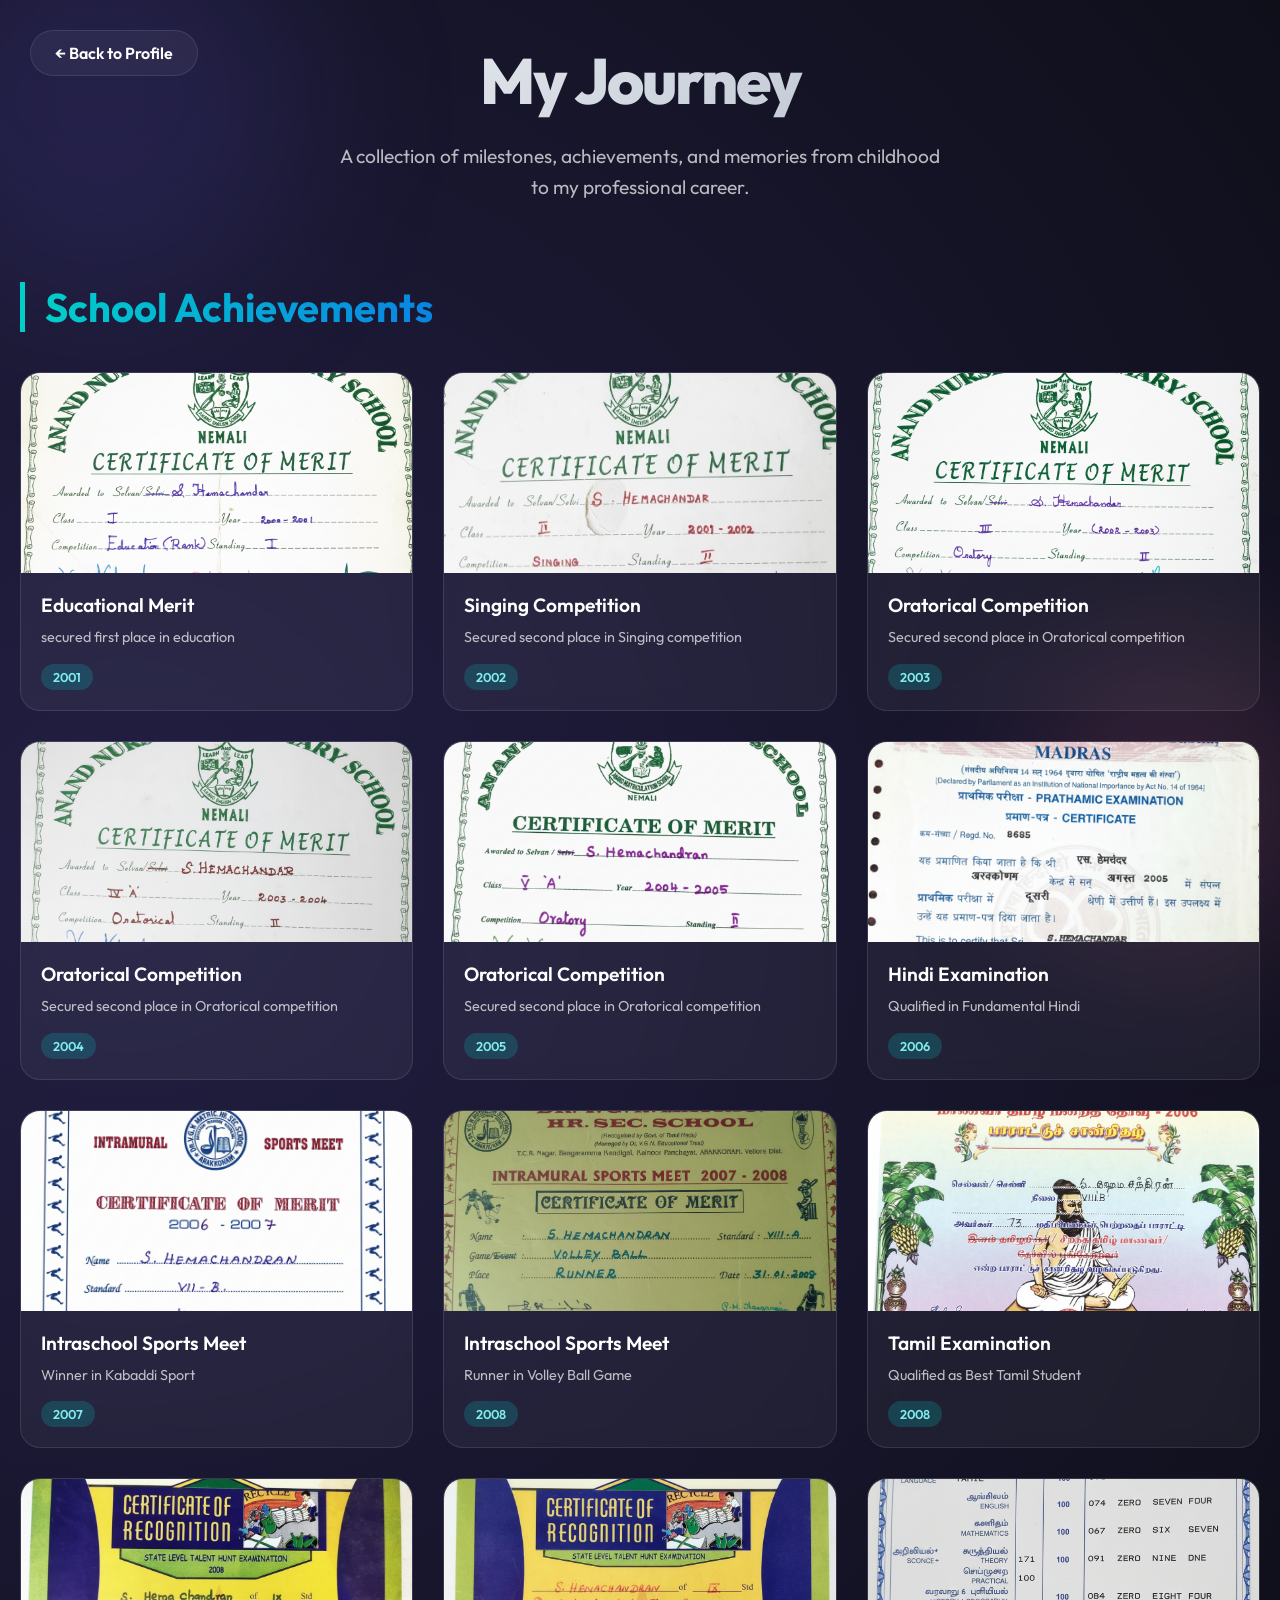
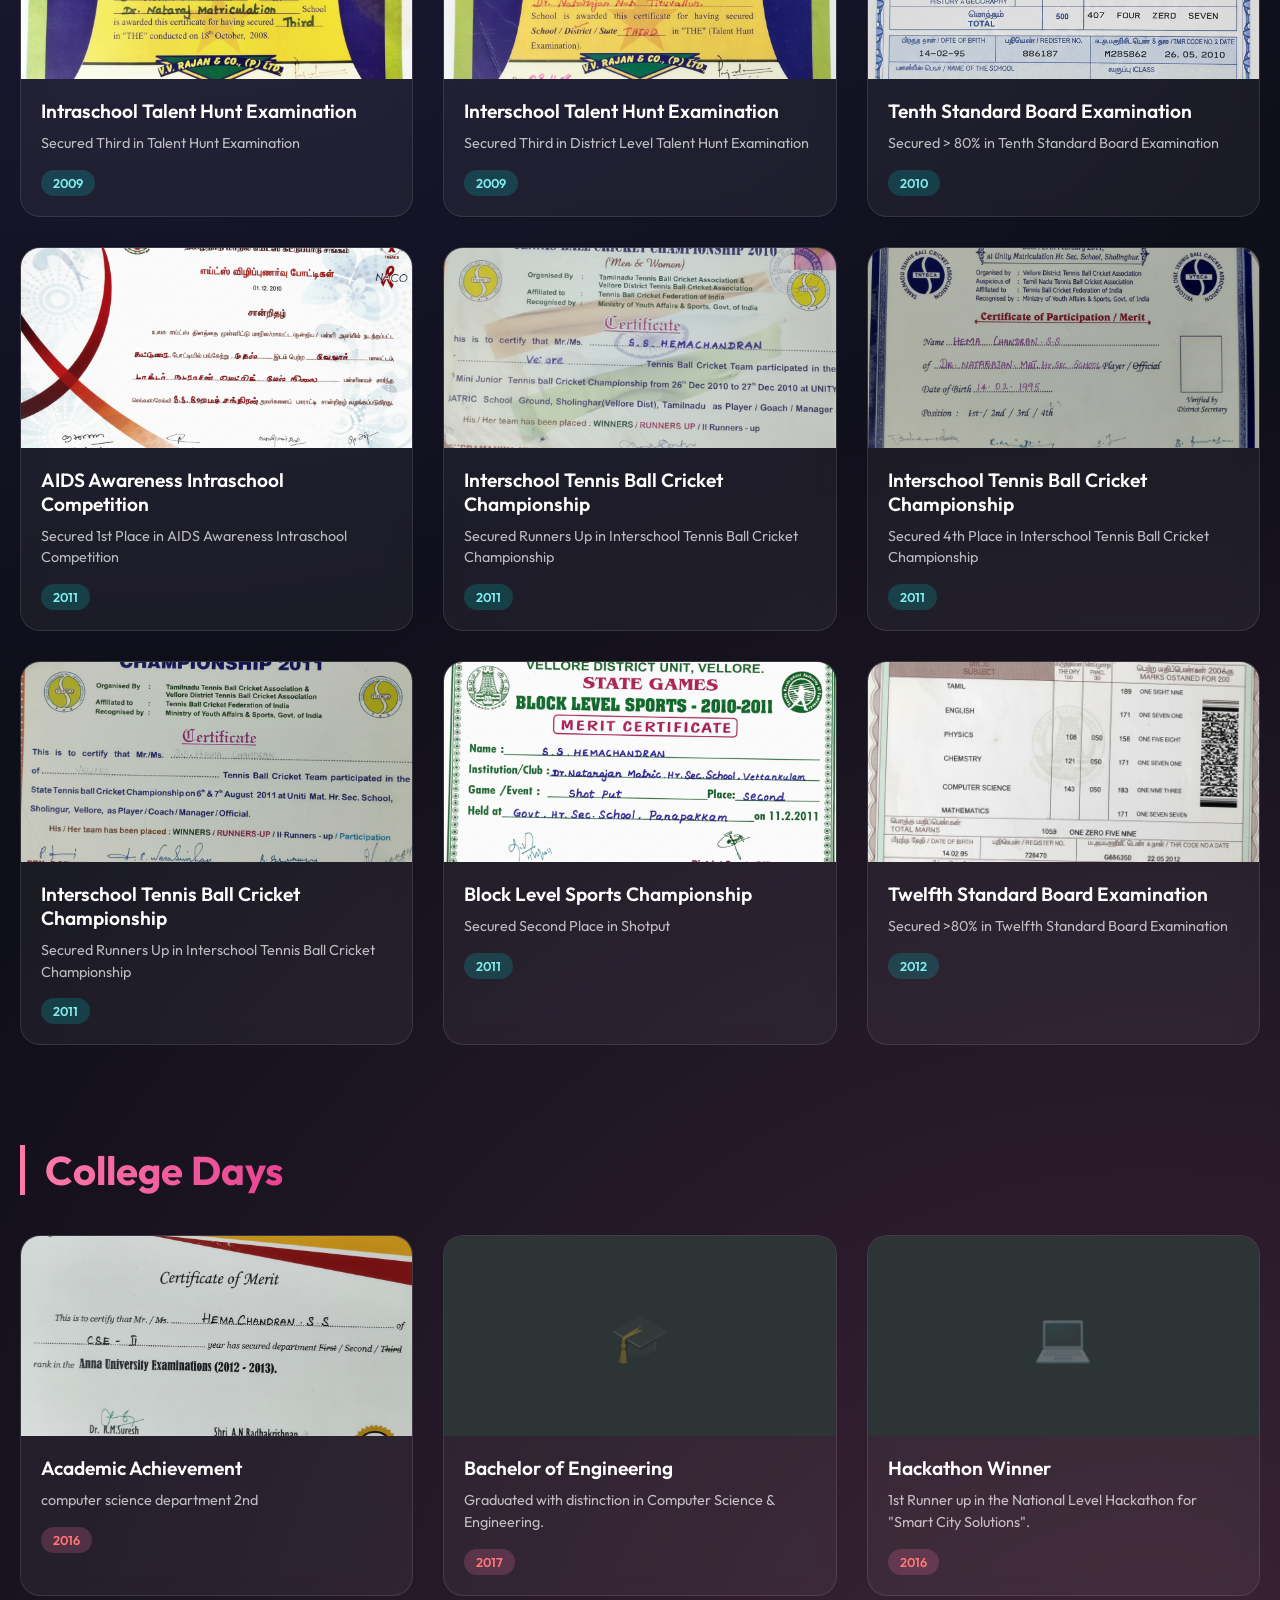
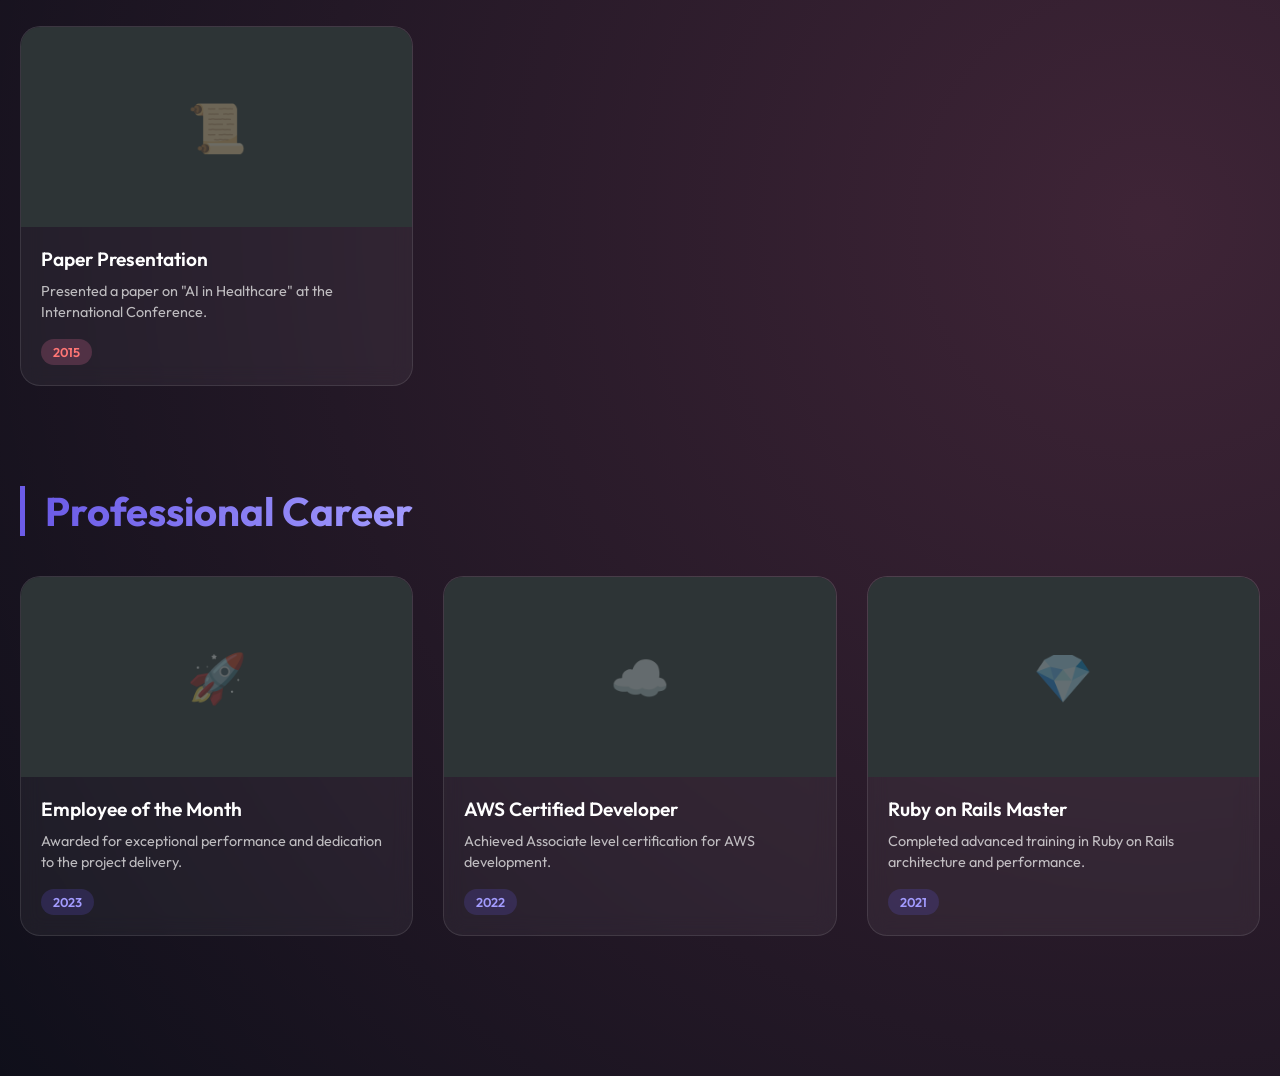
==== certificates.html @ af0ba2a8 "Added Certificates Section" ====
<!DOCTYPE html>
<html lang="en">

<head>
    <meta charset="UTF-8">
    <meta name="viewport" content="width=device-width, initial-scale=1.0">
    <title>My Journey - Certificates & Achievements</title>
    <style>
        @import url('https://fonts.googleapis.com/css2?family=Outfit:wght@300;400;600;800&display=swap');

        :root {
            --primary: #6c5ce7;
            --secondary: #fd79a8;
            --accent: #00cec9;
            --dark-bg: #0f0f1a;
            --glass: rgba(255, 255, 255, 0.05);
            --glass-border: rgba(255, 255, 255, 0.1);
            --text-main: #ffffff;
            --text-muted: rgba(255, 255, 255, 0.7);
        }

        * {
            margin: 0;
            padding: 0;
            box-sizing: border-box;
        }

        body {
            font-family: 'Outfit', sans-serif;
            background-color: var(--dark-bg);
            background-image:
                radial-gradient(circle at 10% 20%, rgba(108, 92, 231, 0.2) 0%, transparent 40%),
                radial-gradient(circle at 90% 80%, rgba(253, 121, 168, 0.2) 0%, transparent 40%);
            color: var(--text-main);
            min-height: 100vh;
            overflow-x: hidden;
        }

        /* Floating Background Elements */
        .bg-shape {
            position: fixed;
            border-radius: 50%;
            filter: blur(80px);
            z-index: -1;
            animation: float 10s infinite ease-in-out;
        }

        .shape-1 {
            width: 400px;
            height: 400px;
            background: rgba(108, 92, 231, 0.15);
            top: -100px;
            left: -100px;
        }

        .shape-2 {
            width: 300px;
            height: 300px;
            background: rgba(253, 121, 168, 0.15);
            bottom: -50px;
            right: -50px;
            animation-delay: -5s;
        }

        .container {
            max-width: 1400px;
            margin: 0 auto;
            padding: 40px 20px;
        }

        /* Header */
        header {
            text-align: center;
            margin-bottom: 80px;
            position: relative;
        }

        h1 {
            font-size: 4rem;
            font-weight: 800;
            background: linear-gradient(135deg, #fff 0%, #a5b1c2 100%);
            background-clip: text;
            -webkit-background-clip: text;
            -webkit-text-fill-color: transparent;
            margin-bottom: 20px;
            letter-spacing: -2px;
            animation: slideDown 1s ease-out;
        }

        .subtitle {
            font-size: 1.2rem;
            color: var(--text-muted);
            max-width: 600px;
            margin: 0 auto;
            line-height: 1.6;
            animation: fadeIn 1s ease-out 0.5s backwards;
        }

        /* Navigation */
        .nav-back {
            position: fixed;
            top: 30px;
            left: 30px;
            padding: 12px 24px;
            background: var(--glass);
            backdrop-filter: blur(10px);
            border: 1px solid var(--glass-border);
            border-radius: 30px;
            color: var(--text-main);
            text-decoration: none;
            font-weight: 600;
            transition: all 0.3s ease;
            z-index: 100;
            display: flex;
            align-items: center;
            gap: 10px;
        }

        .nav-back:hover {
            background: rgba(255, 255, 255, 0.1);
            transform: translateX(5px);
        }

        /* Timeline/Sections */
        .timeline-section {
            margin-bottom: 100px;
            position: relative;
        }

        .section-title {
            font-size: 2.5rem;
            margin-bottom: 40px;
            display: flex;
            align-items: center;
            gap: 20px;
            padding-left: 20px;
            border-left: 5px solid var(--primary);
        }

        .section-title span {
            background: linear-gradient(90deg, var(--primary), var(--secondary));
            background-clip: text;
            -webkit-background-clip: text;
            -webkit-text-fill-color: transparent;
        }

        /* Grid Layout */
        .cert-grid {
            display: grid;
            grid-template-columns: repeat(auto-fill, minmax(300px, 1fr));
            gap: 30px;
        }

        .cert-card {
            background: var(--glass);
            backdrop-filter: blur(10px);
            border: 1px solid var(--glass-border);
            border-radius: 20px;
            overflow: hidden;
            transition: all 0.4s cubic-bezier(0.175, 0.885, 0.32, 1.275);
            position: relative;
            perspective: 1000px;
        }

        .cert-card:hover {
            transform: translateY(-10px) scale(1.02);
            box-shadow: 0 20px 40px rgba(0, 0, 0, 0.3);
            border-color: rgba(255, 255, 255, 0.3);
            z-index: 10;
        }

        .cert-image-container {
            height: 200px;
            width: 100%;
            overflow: hidden;
            position: relative;
            background: #2d3436;
            display: flex;
            align-items: center;
            justify-content: center;
        }

        .cert-image-container img {
            width: 100%;
            height: 100%;
            object-fit: cover;
            transition: transform 0.5s ease;
        }

        .cert-card:hover .cert-image-container img {
            transform: scale(1.1);
        }

        .cert-placeholder {
            font-size: 3rem;
            opacity: 0.3;
        }

        .cert-info {
            padding: 20px;
        }

        .cert-title {
            font-size: 1.2rem;
            font-weight: 600;
            margin-bottom: 10px;
            color: var(--text-main);
        }

        .cert-desc {
            font-size: 0.9rem;
            color: var(--text-muted);
            line-height: 1.5;
        }

        .cert-date {
            display: inline-block;
            margin-top: 15px;
            padding: 5px 12px;
            background: rgba(108, 92, 231, 0.2);
            color: #a29bfe;
            border-radius: 15px;
            font-size: 0.8rem;
            font-weight: 600;
        }

        /* Category Specific Styles */
        .childhood .section-title {
            border-color: #00cec9;
        }

        .childhood .section-title span {
            background: linear-gradient(90deg, #00cec9, #0984e3);
            background-clip: text;
            -webkit-background-clip: text;
        }

        .childhood .cert-date {
            background: rgba(0, 206, 201, 0.2);
            color: #81ecec;
        }

        .college .section-title {
            border-color: #fd79a8;
        }

        .college .section-title span {
            background: linear-gradient(90deg, #fd79a8, #e84393);
            background-clip: text;
            -webkit-background-clip: text;
        }

        .college .cert-date {
            background: rgba(253, 121, 168, 0.2);
            color: #ff7675;
        }

        .work .section-title {
            border-color: #6c5ce7;
        }

        .work .section-title span {
            background: linear-gradient(90deg, #6c5ce7, #a29bfe);
            background-clip: text;
            -webkit-background-clip: text;
        }

        .work .cert-date {
            background: rgba(108, 92, 231, 0.2);
            color: #a29bfe;
        }


        /* Animations */
        @keyframes float {

            0%,
            100% {
                transform: translate(0, 0);
            }

            50% {
                transform: translate(20px, -20px);
            }
        }

        @keyframes slideDown {
            from {
                transform: translateY(-50px);
                opacity: 0;
            }

            to {
                transform: translateY(0);
                opacity: 1;
            }
        }

        @keyframes fadeIn {
            from {
                opacity: 0;
            }

            to {
                opacity: 1;
            }
        }

        /* Responsive */
        @media (max-width: 768px) {
            h1 {
                font-size: 2.5rem;
            }

            .container {
                padding: 20px;
            }

            .section-title {
                font-size: 1.8rem;
            }

            .nav-back {
                top: 20px;
                left: 20px;
                padding: 8px 16px;
                font-size: 0.9rem;
            }
        }
    </style>
</head>

<body>

    <div class="bg-shape shape-1"></div>
    <div class="bg-shape shape-2"></div>

    <a href="index.html" class="nav-back">
        ← Back to Profile
    </a>

    <div class="container">
        <header>
            <h1>My Journey</h1>
            <p class="subtitle">A collection of milestones, achievements, and memories from childhood to my professional
                career.</p>
        </header>

        <!-- Childhood Section -->
        <section class="timeline-section childhood">
            <h2 class="section-title"><span>School Achievements</span></h2>
            <div class="cert-grid">
                <!-- Placeholder Item 1 -->
                <div class="cert-card">
                    <div class="cert-image-container">
                        <img src="images/certificates/1st_standard.png" alt="1st standard certificate" />
                    </div>
                    <div class="cert-info">
                        <h3 class="cert-title">Educational Merit</h3>
                        <p class="cert-desc">secured first place in education</p>
                        <span class="cert-date">2001</span>
                    </div>
                </div>
                <!-- Placeholder Item 2 -->
                <div class="cert-card">
                    <div class="cert-image-container">
                        <img src="images/certificates/2nd_standard.jpg" alt="2nd standard certificate" />
                    </div>
                    <div class="cert-info">
                        <h3 class="cert-title">Singing Competition</h3>
                        <p class="cert-desc">Secured second place in Singing competition</p>
                        <span class="cert-date">2002</span>
                    </div>
                </div>
                <!-- Placeholder Item 3 -->
                <div class="cert-card">
                    <div class="cert-image-container">
                        <img src="images/certificates/3rd_standard.png" alt="3rd standard certificate" />
                    </div>
                    <div class="cert-info">
                        <h3 class="cert-title">Oratorical Competition</h3>
                        <p class="cert-desc">Secured second place in Oratorical competition</p>
                        <span class="cert-date">2003</span>
                    </div>
                </div>
                <!-- Placeholder Item 4 -->
                <div class="cert-card">
                    <div class="cert-image-container">
                        <img src="images/certificates/4th_standard.png" alt="4th standard certificate" />
                    </div>
                    <div class="cert-info">
                        <h3 class="cert-title">Oratorical Competition</h3>
                        <p class="cert-desc">Secured second place in Oratorical competition</p>
                        <span class="cert-date">2004</span>
                    </div>
                </div>
                <!-- Placeholder Item 5 -->
                <div class="cert-card">
                    <div class="cert-image-container">
                        <img src="images/certificates/5th_standard.png" alt="5th standard certificate" />
                    </div>
                    <div class="cert-info">
                        <h3 class="cert-title">Oratorical Competition</h3>
                        <p class="cert-desc">Secured second place in Oratorical competition</p>
                        <span class="cert-date">2005</span>
                    </div>
                </div>
                <!-- Placeholder Item 6 -->
                <div class="cert-card">
                    <div class="cert-image-container">
                        <img src="images/certificates/6th_standard.png" alt="6th standard certificate" />
                    </div>
                    <div class="cert-info">
                        <h3 class="cert-title">Hindi Examination</h3>
                        <p class="cert-desc">Qualified in Fundamental Hindi</p>
                        <span class="cert-date">2006</span>
                    </div>
                </div>
                <!-- Placeholder Item 7 -->
                <div class="cert-card">
                    <div class="cert-image-container">
                        <img src="images/certificates/7th_standard.png" alt="7th standard certificate" />
                    </div>
                    <div class="cert-info">
                        <h3 class="cert-title">Intraschool Sports Meet</h3>
                        <p class="cert-desc">Winner in Kabaddi Sport</p>
                        <span class="cert-date">2007</span>
                    </div>
                </div>
                <!-- Placeholder Item 8 -->
                <div class="cert-card">
                    <div class="cert-image-container">
                        <img src="images/certificates/8th_standard.png" alt="8th standard certificate" />
                    </div>
                    <div class="cert-info">
                        <h3 class="cert-title">Intraschool Sports Meet</h3>
                        <p class="cert-desc">Runner in Volley Ball Game</p>
                        <span class="cert-date">2008</span>
                    </div>
                </div>
                <!-- Placeholder Item 9 -->
                <div class="cert-card">
                    <div class="cert-image-container">
                        <img src="images/certificates/8th_standard01.png"
                            alt="8th standard best tamil student certificate" />
                    </div>
                    <div class="cert-info">
                        <h3 class="cert-title">Tamil Examination</h3>
                        <p class="cert-desc">Qualified as Best Tamil Student</p>
                        <span class="cert-date">2008</span>
                    </div>
                </div>
                <!-- Placeholder Item 10 -->
                <div class="cert-card">
                    <div class="cert-image-container">
                        <img src="images/certificates/9th_standard.png" alt="9th standard certificate" />
                    </div>
                    <div class="cert-info">
                        <h3 class="cert-title">Intraschool Talent Hunt Examination</h3>
                        <p class="cert-desc">Secured Third in Talent Hunt Examination</p>
                        <span class="cert-date">2009</span>
                    </div>
                </div>
                <!-- Placeholder Item 11 -->
                <div class="cert-card">
                    <div class="cert-image-container">
                        <img src="images/certificates/9th_standard01.png" alt="9th standard certificate" />
                    </div>
                    <div class="cert-info">
                        <h3 class="cert-title">Interschool Talent Hunt Examination</h3>
                        <p class="cert-desc">Secured Third in District Level Talent Hunt Examination</p>
                        <span class="cert-date">2009</span>
                    </div>
                </div>
                <!-- Placeholder Item 12 -->
                <div class="cert-card">
                    <div class="cert-image-container">
                        <img src="images/certificates/10th_standard.png" alt="10th standard certificate" />
                    </div>
                    <div class="cert-info">
                        <h3 class="cert-title">Tenth Standard Board Examination</h3>
                        <p class="cert-desc">Secured > 80% in Tenth Standard Board Examination</p>
                        <span class="cert-date">2010</span>
                    </div>
                </div>
                <!-- Placeholder Item 13 -->
                <div class="cert-card">
                    <div class="cert-image-container">
                        <img src="images/certificates/11th_standard.png" alt="11th standard certificate" />
                    </div>
                    <div class="cert-info">
                        <h3 class="cert-title">AIDS Awareness Intraschool Competition</h3>
                        <p class="cert-desc">Secured 1st Place in AIDS Awareness Intraschool Competition</p>
                        <span class="cert-date">2011</span>
                    </div>
                </div>
                <!-- Placeholder Item 14 -->
                <div class="cert-card">
                    <div class="cert-image-container">
                        <img src="images/certificates/11th_standard01.png" alt="11th standard certificate" />
                    </div>
                    <div class="cert-info">
                        <h3 class="cert-title">Interschool Tennis Ball Cricket Championship</h3>
                        <p class="cert-desc">Secured Runners Up in Interschool Tennis Ball Cricket Championship</p>
                        <span class="cert-date">2011</span>
                    </div>
                </div>
                <!-- Placeholder Item 15 -->
                <div class="cert-card">
                    <div class="cert-image-container">
                        <img src="images/certificates/11th_standard02.png" alt="12th standard certificate" />
                    </div>
                    <div class="cert-info">
                        <h3 class="cert-title">Interschool Tennis Ball Cricket Championship</h3>
                        <p class="cert-desc">Secured 4th Place in Interschool Tennis Ball Cricket Championship</p>
                        <span class="cert-date">2011</span>
                    </div>
                </div>
                <!-- Placeholder Item 16 -->
                <div class="cert-card">
                    <div class="cert-image-container">
                        <img src="images/certificates/11th_standard03.png" alt="11th standard certificate" />
                    </div>
                    <div class="cert-info">
                        <h3 class="cert-title">Interschool Tennis Ball Cricket Championship</h3>
                        <p class="cert-desc">Secured Runners Up in Interschool Tennis Ball Cricket Championship</p>
                        <span class="cert-date">2011</span>
                    </div>
                </div>
                <!-- Placeholder Item 17 -->
                <div class="cert-card">
                    <div class="cert-image-container">
                        <img src="images/certificates/11th_standard04.png" alt="11th standard certificate" />
                    </div>
                    <div class="cert-info">
                        <h3 class="cert-title">Block Level Sports Championship</h3>
                        <p class="cert-desc">Secured Second Place in Shotput</p>
                        <span class="cert-date">2011</span>
                    </div>
                </div>
                <!-- Placeholder Item 18 -->
                <div class="cert-card">
                    <div class="cert-image-container">
                        <img src="images/certificates/12th_standard.png" alt="12th standard certificate" />
                    </div>
                    <div class="cert-info">
                        <h3 class="cert-title">Twelfth Standard Board Examination</h3>
                        <p class="cert-desc">Secured >80% in Twelfth Standard Board Examination</p>
                        <span class="cert-date">2012</span>
                    </div>
                </div>
                <!-- Add more items here -->
            </div>
        </section>

        <!-- College Section -->
        <section class="timeline-section college">
            <h2 class="section-title"><span>College Days</span></h2>
            <div class="cert-grid">
                <div class="cert-card">
                    <div class="cert-image-container">
                        <img src="images/certificates/2013_education.png" alt="2013 education certificate" />
                    </div>
                    <div class="cert-info">
                        <h3 class="cert-title">Academic Achievement</h3>
                        <p class="cert-desc">computer science department 2nd
                        </p>
                        <span class="cert-date">2016</span>
                    </div>
                </div>
                <div class="cert-card">
                    <div class="cert-image-container">
                        <div class="cert-placeholder">🎓</div>
                    </div>
                    <div class="cert-info">
                        <h3 class="cert-title">Bachelor of Engineering</h3>
                        <p class="cert-desc">Graduated with distinction in Computer Science & Engineering.</p>
                        <span class="cert-date">2017</span>
                    </div>
                </div>
                <div class="cert-card">
                    <div class="cert-image-container">
                        <div class="cert-placeholder">💻</div>
                    </div>
                    <div class="cert-info">
                        <h3 class="cert-title">Hackathon Winner</h3>
                        <p class="cert-desc">1st Runner up in the National Level Hackathon for "Smart City Solutions".
                        </p>
                        <span class="cert-date">2016</span>
                    </div>
                </div>
                <div class="cert-card">
                    <div class="cert-image-container">
                        <div class="cert-placeholder">📜</div>
                    </div>
                    <div class="cert-info">
                        <h3 class="cert-title">Paper Presentation</h3>
                        <p class="cert-desc">Presented a paper on "AI in Healthcare" at the International Conference.
                        </p>
                        <span class="cert-date">2015</span>
                    </div>
                </div>
            </div>
        </section>

        <!-- Work Section -->
        <section class="timeline-section work">
            <h2 class="section-title"><span>Professional Career</span></h2>
            <div class="cert-grid">
                <div class="cert-card">
                    <div class="cert-image-container">
                        <div class="cert-placeholder">🚀</div>
                    </div>
                    <div class="cert-info">
                        <h3 class="cert-title">Employee of the Month</h3>
                        <p class="cert-desc">Awarded for exceptional performance and dedication to the project delivery.
                        </p>
                        <span class="cert-date">2023</span>
                    </div>
                </div>
                <div class="cert-card">
                    <div class="cert-image-container">
                        <div class="cert-placeholder">☁️</div>
                    </div>
                    <div class="cert-info">
                        <h3 class="cert-title">AWS Certified Developer</h3>
                        <p class="cert-desc">Achieved Associate level certification for AWS development.</p>
                        <span class="cert-date">2022</span>
                    </div>
                </div>
                <div class="cert-card">
                    <div class="cert-image-container">
                        <div class="cert-placeholder">💎</div>
                    </div>
                    <div class="cert-info">
                        <h3 class="cert-title">Ruby on Rails Master</h3>
                        <p class="cert-desc">Completed advanced training in Ruby on Rails architecture and performance.
                        </p>
                        <span class="cert-date">2021</span>
                    </div>
                </div>
            </div>
        </section>

    </div>

    <!-- Image Modal -->
    <div id="imageModal" class="modal">
        <span class="close">&times;</span>
        <img class="modal-content" id="modalImage">
        <div id="caption"></div>
    </div>

    <style>
        /* Modal Styles */
        .modal {
            display: none;
            position: fixed;
            z-index: 1000;
            padding-top: 50px;
            left: 0;
            top: 0;
            width: 100%;
            height: 100%;
            overflow: auto;
            background-color: rgba(0, 0, 0, 0.9);
            backdrop-filter: blur(5px);
            animation: fadeIn 0.3s;
        }

        .modal-content {
            margin: auto;
            display: block;
            width: 80%;
            max-width: 1000px;
            max-height: 85vh;
            object-fit: contain;
            border-radius: 10px;
            box-shadow: 0 0 50px rgba(0, 0, 0, 0.5);
            animation: zoomIn 0.3s;
        }

        #caption {
            margin: auto;
            display: block;
            width: 80%;
            max-width: 700px;
            text-align: center;
            color: #ccc;
            padding: 10px 0;
            height: 150px;
            font-size: 1.2rem;
            margin-top: 20px;
        }

        .close {
            position: absolute;
            top: 15px;
            right: 35px;
            color: #f1f1f1;
            font-size: 40px;
            font-weight: bold;
            transition: 0.3s;
            z-index: 1001;
            cursor: pointer;
        }

        .close:hover,
        .close:focus {
            color: var(--secondary);
            text-decoration: none;
            cursor: pointer;
        }

        /* Add cursor pointer to images to indicate clickability */
        .cert-image-container img {
            cursor: zoom-in;
        }

        @keyframes zoomIn {
            from {
                transform: scale(0)
            }

            to {
                transform: scale(1)
            }
        }
    </style>

    <script>
        // Simple scroll reveal animation
        const observerOptions = {
            threshold: 0.1
        };

        const observer = new IntersectionObserver((entries) => {
            entries.forEach(entry => {
                if (entry.isIntersecting) {
                    entry.target.style.opacity = '1';
                    entry.target.style.transform = 'translateY(0)';
                }
            });
        }, observerOptions);

        document.querySelectorAll('.cert-card').forEach((card, index) => {
            card.style.opacity = '0';
            card.style.transform = 'translateY(30px)';
            card.style.transition = `all 0.6s cubic-bezier(0.175, 0.885, 0.32, 1.275) ${index * 0.1}s`;
            observer.observe(card);
        });

        // Modal Logic
        const modal = document.getElementById("imageModal");
        const modalImg = document.getElementById("modalImage");
        const captionText = document.getElementById("caption");
        const closeBtn = document.getElementsByClassName("close")[0];

        // Get all images inside cert-image-container
        const images = document.querySelectorAll('.cert-image-container img');

        images.forEach(img => {
            img.onclick = function (e) {
                // Prevent bubbling if needed, though here it's fine
                e.stopPropagation();

                modal.style.display = "flex";
                modal.style.flexDirection = "column";
                modal.style.justifyContent = "center";
                modalImg.src = this.src;

                // Try to find the title for the caption
                const card = this.closest('.cert-card');
                const title = card.querySelector('.cert-title').innerText;
                const desc = card.querySelector('.cert-desc').innerText;
                captionText.innerHTML = `<strong>${title}</strong><br>${desc}`;
            }
        });

        // Close modal actions
        closeBtn.onclick = function () {
            modal.style.display = "none";
        }

        modal.onclick = function (event) {
            if (event.target === modal) {
                modal.style.display = "none";
            }
        }

        // Close on Escape key
        document.addEventListener('keydown', function (event) {
            if (event.key === "Escape" && modal.style.display === "flex") {
                modal.style.display = "none";
            }
        });
    </script>
</body>

</html>
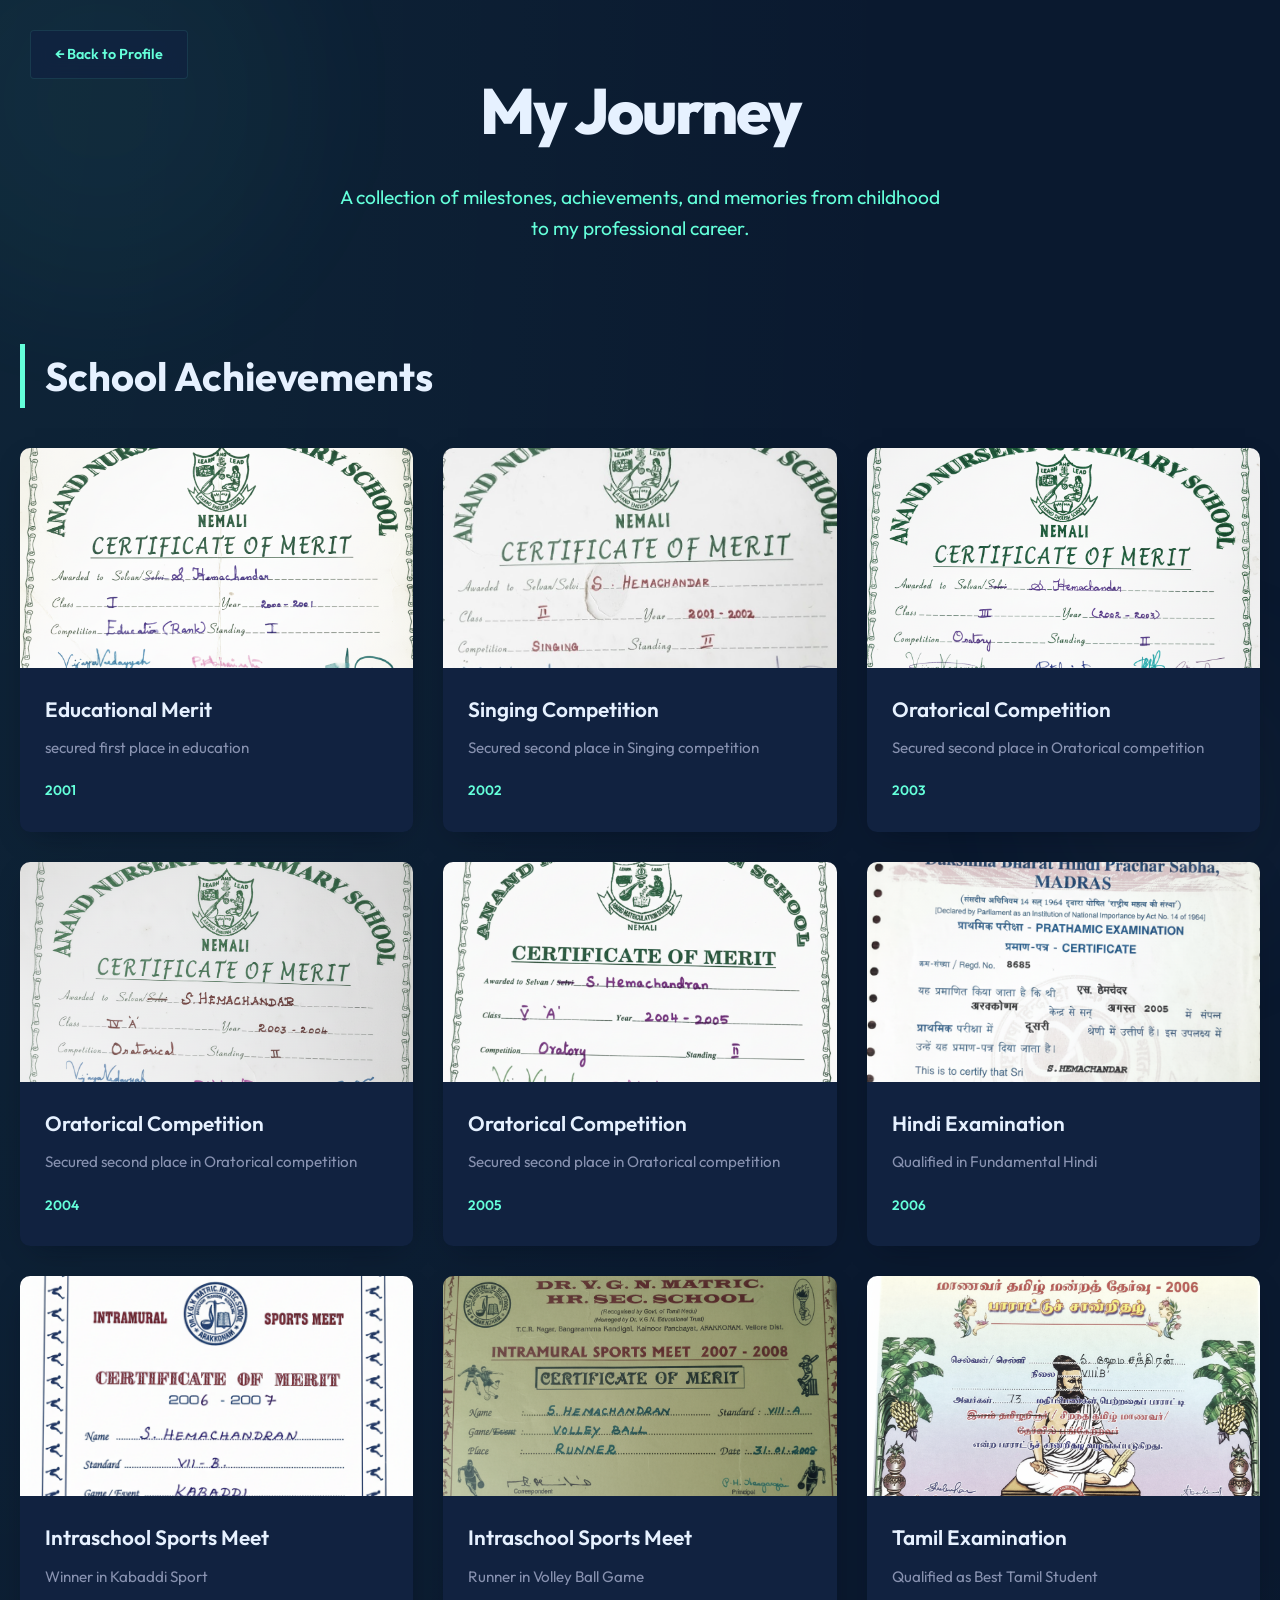
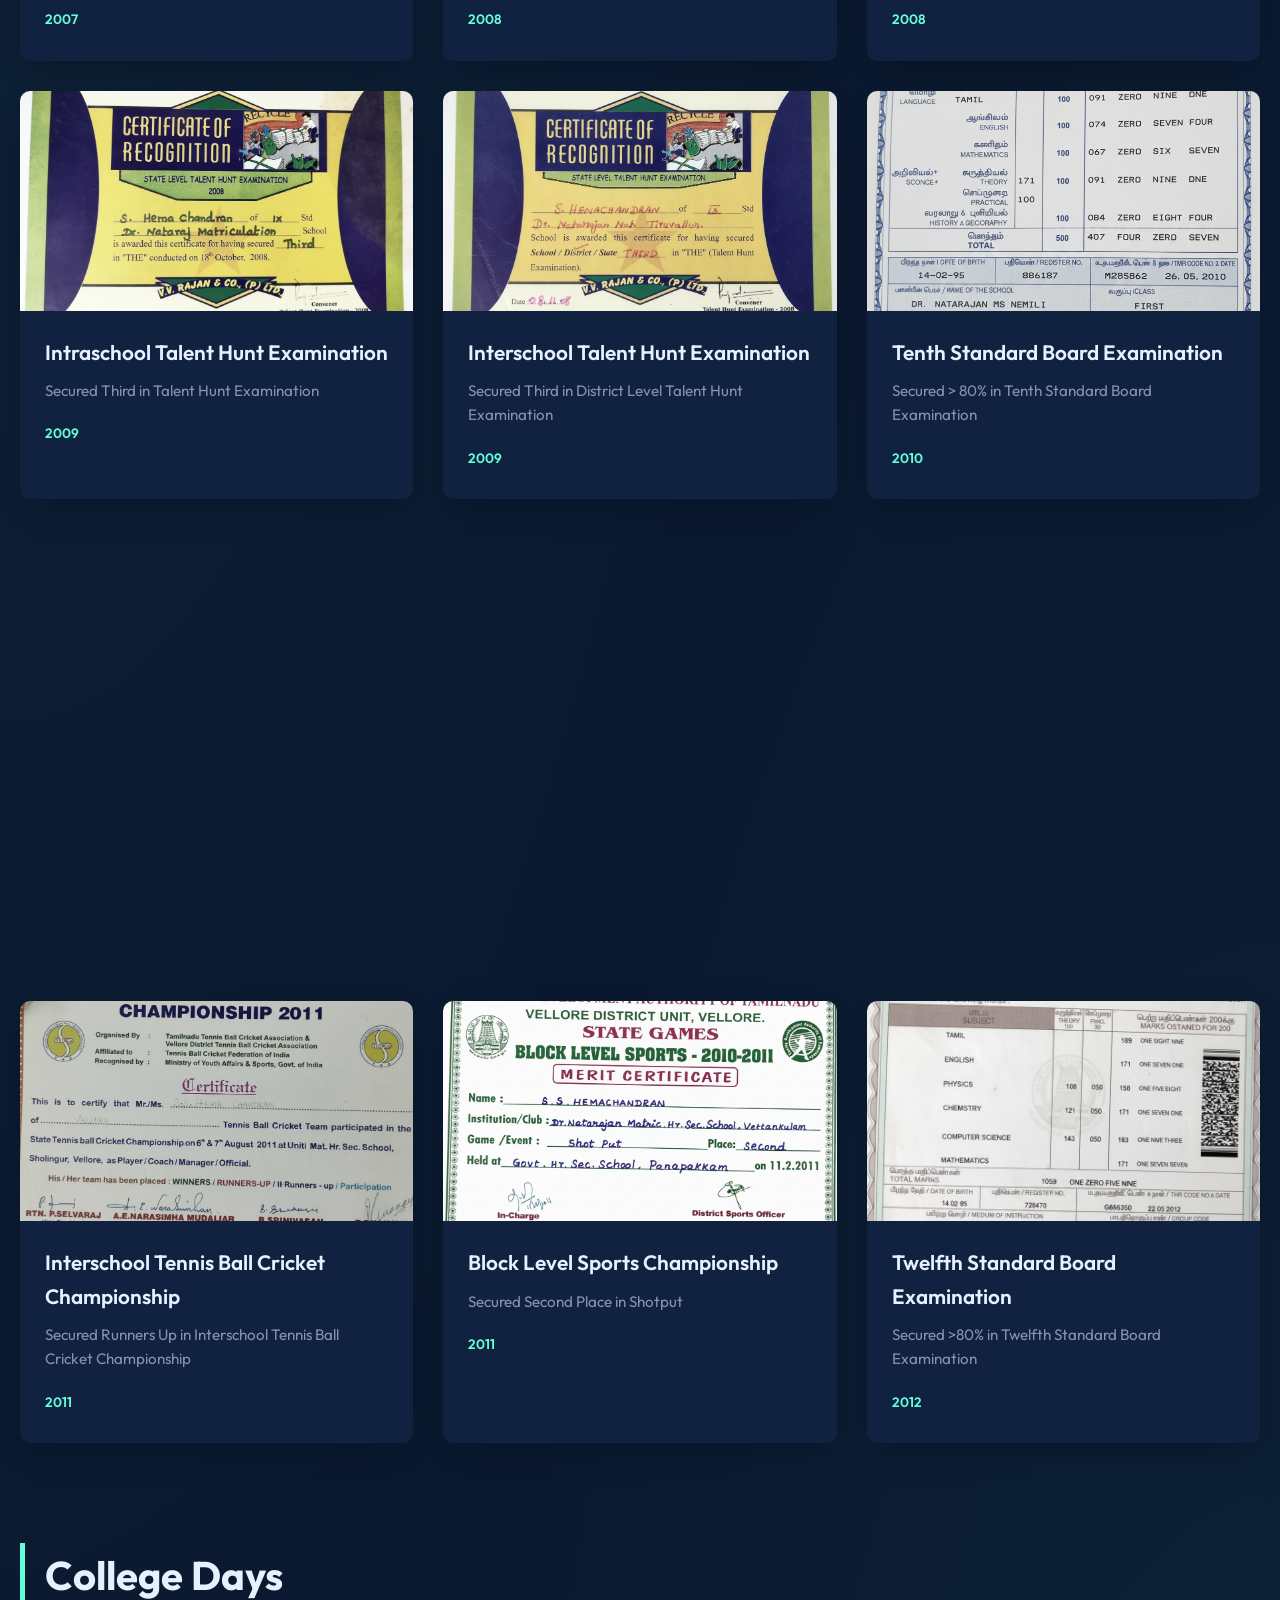
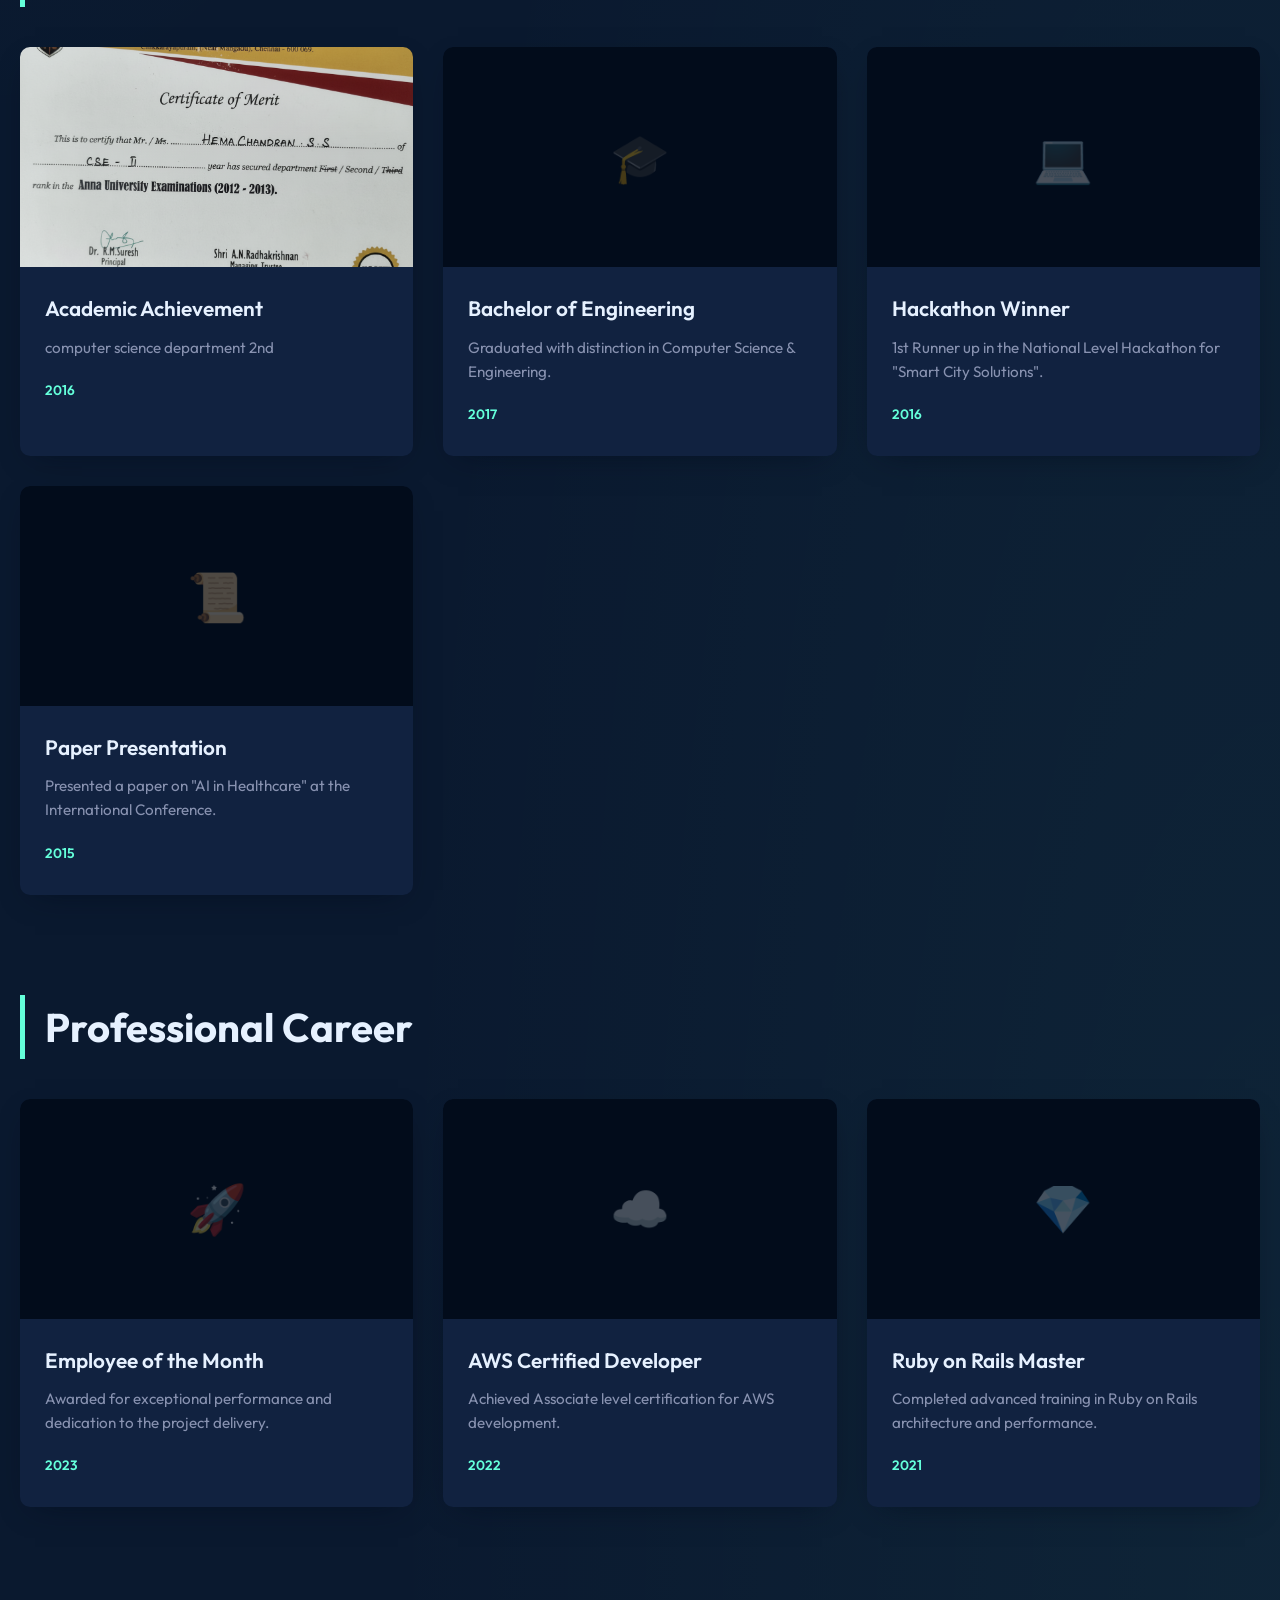
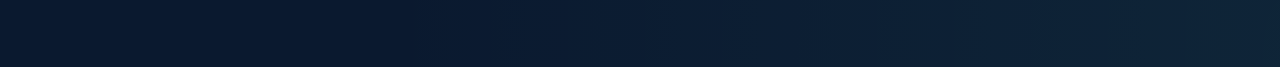
==== commit 2908f3dd: "Dec06 2025" ====
--- a/certificates.html
+++ b/certificates.html
@@ -9,14 +9,16 @@
         @import url('https://fonts.googleapis.com/css2?family=Outfit:wght@300;400;600;800&display=swap');
 
         :root {
-            --primary: #6c5ce7;
-            --secondary: #fd79a8;
-            --accent: #00cec9;
-            --dark-bg: #0f0f1a;
-            --glass: rgba(255, 255, 255, 0.05);
-            --glass-border: rgba(255, 255, 255, 0.1);
-            --text-main: #ffffff;
-            --text-muted: rgba(255, 255, 255, 0.7);
+            --primary: #64ffda;
+            --secondary: #8892b0;
+            --accent: #ccd6f6;
+            --dark-bg: #0a192f;
+            --dark-bg-2: #112240;
+            --glass: rgba(17, 34, 64, 0.7);
+            --glass-border: rgba(100, 255, 218, 0.1);
+            --text-main: #e6f1ff;
+            --text-muted: #8892b0;
+            --card-hover: rgba(17, 34, 64, 0.9);
         }
 
         * {
@@ -29,11 +31,12 @@
             font-family: 'Outfit', sans-serif;
             background-color: var(--dark-bg);
             background-image:
-                radial-gradient(circle at 10% 20%, rgba(108, 92, 231, 0.2) 0%, transparent 40%),
-                radial-gradient(circle at 90% 80%, rgba(253, 121, 168, 0.2) 0%, transparent 40%);
+                radial-gradient(at 0% 0%, rgba(100, 255, 218, 0.05) 0px, transparent 50%),
+                radial-gradient(at 100% 100%, rgba(100, 255, 218, 0.05) 0px, transparent 50%);
             color: var(--text-main);
             min-height: 100vh;
             overflow-x: hidden;
+            line-height: 1.6;
         }
 
         /* Floating Background Elements */
@@ -43,12 +46,13 @@
             filter: blur(80px);
             z-index: -1;
             animation: float 10s infinite ease-in-out;
+            opacity: 0.4;
         }
 
         .shape-1 {
             width: 400px;
             height: 400px;
-            background: rgba(108, 92, 231, 0.15);
+            background: rgba(100, 255, 218, 0.1);
             top: -100px;
             left: -100px;
         }
@@ -56,7 +60,7 @@
         .shape-2 {
             width: 300px;
             height: 300px;
-            background: rgba(253, 121, 168, 0.15);
+            background: rgba(136, 146, 176, 0.1);
             bottom: -50px;
             right: -50px;
             animation-delay: -5s;
@@ -65,23 +69,20 @@
         .container {
             max-width: 1400px;
             margin: 0 auto;
-            padding: 40px 20px;
+            padding: 60px 20px;
         }
 
         /* Header */
         header {
             text-align: center;
-            margin-bottom: 80px;
+            margin-bottom: 100px;
             position: relative;
         }
 
         h1 {
             font-size: 4rem;
             font-weight: 800;
-            background: linear-gradient(135deg, #fff 0%, #a5b1c2 100%);
-            background-clip: text;
-            -webkit-background-clip: text;
-            -webkit-text-fill-color: transparent;
+            color: var(--text-main);
             margin-bottom: 20px;
             letter-spacing: -2px;
             animation: slideDown 1s ease-out;
@@ -89,7 +90,7 @@
 
         .subtitle {
             font-size: 1.2rem;
-            color: var(--text-muted);
+            color: var(--primary);
             max-width: 600px;
             margin: 0 auto;
             line-height: 1.6;
@@ -105,8 +106,8 @@
             background: var(--glass);
             backdrop-filter: blur(10px);
             border: 1px solid var(--glass-border);
-            border-radius: 30px;
-            color: var(--text-main);
+            border-radius: 4px;
+            color: var(--primary);
             text-decoration: none;
             font-weight: 600;
             transition: all 0.3s ease;
@@ -114,10 +115,12 @@
             display: flex;
             align-items: center;
             gap: 10px;
+            font-family: 'Outfit', monospace;
+            font-size: 0.9rem;
         }
 
         .nav-back:hover {
-            background: rgba(255, 255, 255, 0.1);
+            background: rgba(100, 255, 218, 0.1);
             transform: translateX(5px);
         }
 
@@ -135,13 +138,11 @@
             gap: 20px;
             padding-left: 20px;
             border-left: 5px solid var(--primary);
+            color: var(--text-main);
         }
 
         .section-title span {
-            background: linear-gradient(90deg, var(--primary), var(--secondary));
-            background-clip: text;
-            -webkit-background-clip: text;
-            -webkit-text-fill-color: transparent;
+            color: var(--text-main);
         }
 
         /* Grid Layout */
@@ -152,29 +153,25 @@
         }
 
         .cert-card {
-            background: var(--glass);
-            backdrop-filter: blur(10px);
-            border: 1px solid var(--glass-border);
-            border-radius: 20px;
+            background: var(--dark-bg-2);
+            border-radius: 10px;
             overflow: hidden;
-            transition: all 0.4s cubic-bezier(0.175, 0.885, 0.32, 1.275);
+            transition: all 0.3s ease;
             position: relative;
-            perspective: 1000px;
+            box-shadow: 0 10px 30px -15px rgba(2, 12, 27, 0.7);
         }
 
         .cert-card:hover {
-            transform: translateY(-10px) scale(1.02);
-            box-shadow: 0 20px 40px rgba(0, 0, 0, 0.3);
-            border-color: rgba(255, 255, 255, 0.3);
-            z-index: 10;
+            transform: translateY(-7px);
+            box-shadow: 0 20px 30px -15px rgba(2, 12, 27, 0.7);
         }
 
         .cert-image-container {
-            height: 200px;
+            height: 220px;
             width: 100%;
             overflow: hidden;
             position: relative;
-            background: #2d3436;
+            background: #020c1b;
             display: flex;
             align-items: center;
             justify-content: center;
@@ -184,11 +181,13 @@
             width: 100%;
             height: 100%;
             object-fit: cover;
-            transition: transform 0.5s ease;
+            transition: transform 0.5s ease, filter 0.3s ease;
+            filter: grayscale(30%);
         }
 
         .cert-card:hover .cert-image-container img {
-            transform: scale(1.1);
+            transform: scale(1.05);
+            filter: grayscale(0%);
         }
 
         .cert-placeholder {
@@ -197,79 +196,50 @@
         }
 
         .cert-info {
-            padding: 20px;
+            padding: 25px;
         }
 
         .cert-title {
-            font-size: 1.2rem;
+            font-size: 1.3rem;
             font-weight: 600;
             margin-bottom: 10px;
             color: var(--text-main);
+            transition: color 0.3s ease;
+        }
+
+        .cert-card:hover .cert-title {
+            color: var(--primary);
         }
 
         .cert-desc {
-            font-size: 0.9rem;
+            font-size: 0.95rem;
             color: var(--text-muted);
-            line-height: 1.5;
+            line-height: 1.6;
         }
 
         .cert-date {
             display: inline-block;
             margin-top: 15px;
-            padding: 5px 12px;
-            background: rgba(108, 92, 231, 0.2);
-            color: #a29bfe;
-            border-radius: 15px;
-            font-size: 0.8rem;
+            padding: 5px 0;
+            color: var(--primary);
+            font-size: 0.85rem;
             font-weight: 600;
-        }
-
-        /* Category Specific Styles */
-        .childhood .section-title {
-            border-color: #00cec9;
-        }
-
-        .childhood .section-title span {
-            background: linear-gradient(90deg, #00cec9, #0984e3);
-            background-clip: text;
-            -webkit-background-clip: text;
-        }
-
-        .childhood .cert-date {
-            background: rgba(0, 206, 201, 0.2);
-            color: #81ecec;
-        }
-
-        .college .section-title {
-            border-color: #fd79a8;
-        }
-
-        .college .section-title span {
-            background: linear-gradient(90deg, #fd79a8, #e84393);
-            background-clip: text;
-            -webkit-background-clip: text;
-        }
-
-        .college .cert-date {
-            background: rgba(253, 121, 168, 0.2);
-            color: #ff7675;
-        }
-
+            font-family: 'Outfit', monospace;
+        }
+
+        /* Category Specific Styles - Simplified for Professional Look */
+        .childhood .section-title,
+        .college .section-title,
         .work .section-title {
-            border-color: #6c5ce7;
-        }
-
-        .work .section-title span {
-            background: linear-gradient(90deg, #6c5ce7, #a29bfe);
-            background-clip: text;
-            -webkit-background-clip: text;
-        }
-
+            border-color: var(--primary);
+        }
+
+        .childhood .cert-date,
+        .college .cert-date,
         .work .cert-date {
-            background: rgba(108, 92, 231, 0.2);
-            color: #a29bfe;
-        }
-
+            color: var(--primary);
+            background: transparent;
+        }
 
         /* Animations */
         @keyframes float {
@@ -286,7 +256,7 @@
 
         @keyframes slideDown {
             from {
-                transform: translateY(-50px);
+                transform: translateY(-30px);
                 opacity: 0;
             }
 
@@ -313,7 +283,7 @@
             }
 
             .container {
-                padding: 20px;
+                padding: 40px 20px;
             }
 
             .section-title {
@@ -324,7 +294,7 @@
                 top: 20px;
                 left: 20px;
                 padding: 8px 16px;
-                font-size: 0.9rem;
+                font-size: 0.8rem;
             }
         }
     </style>
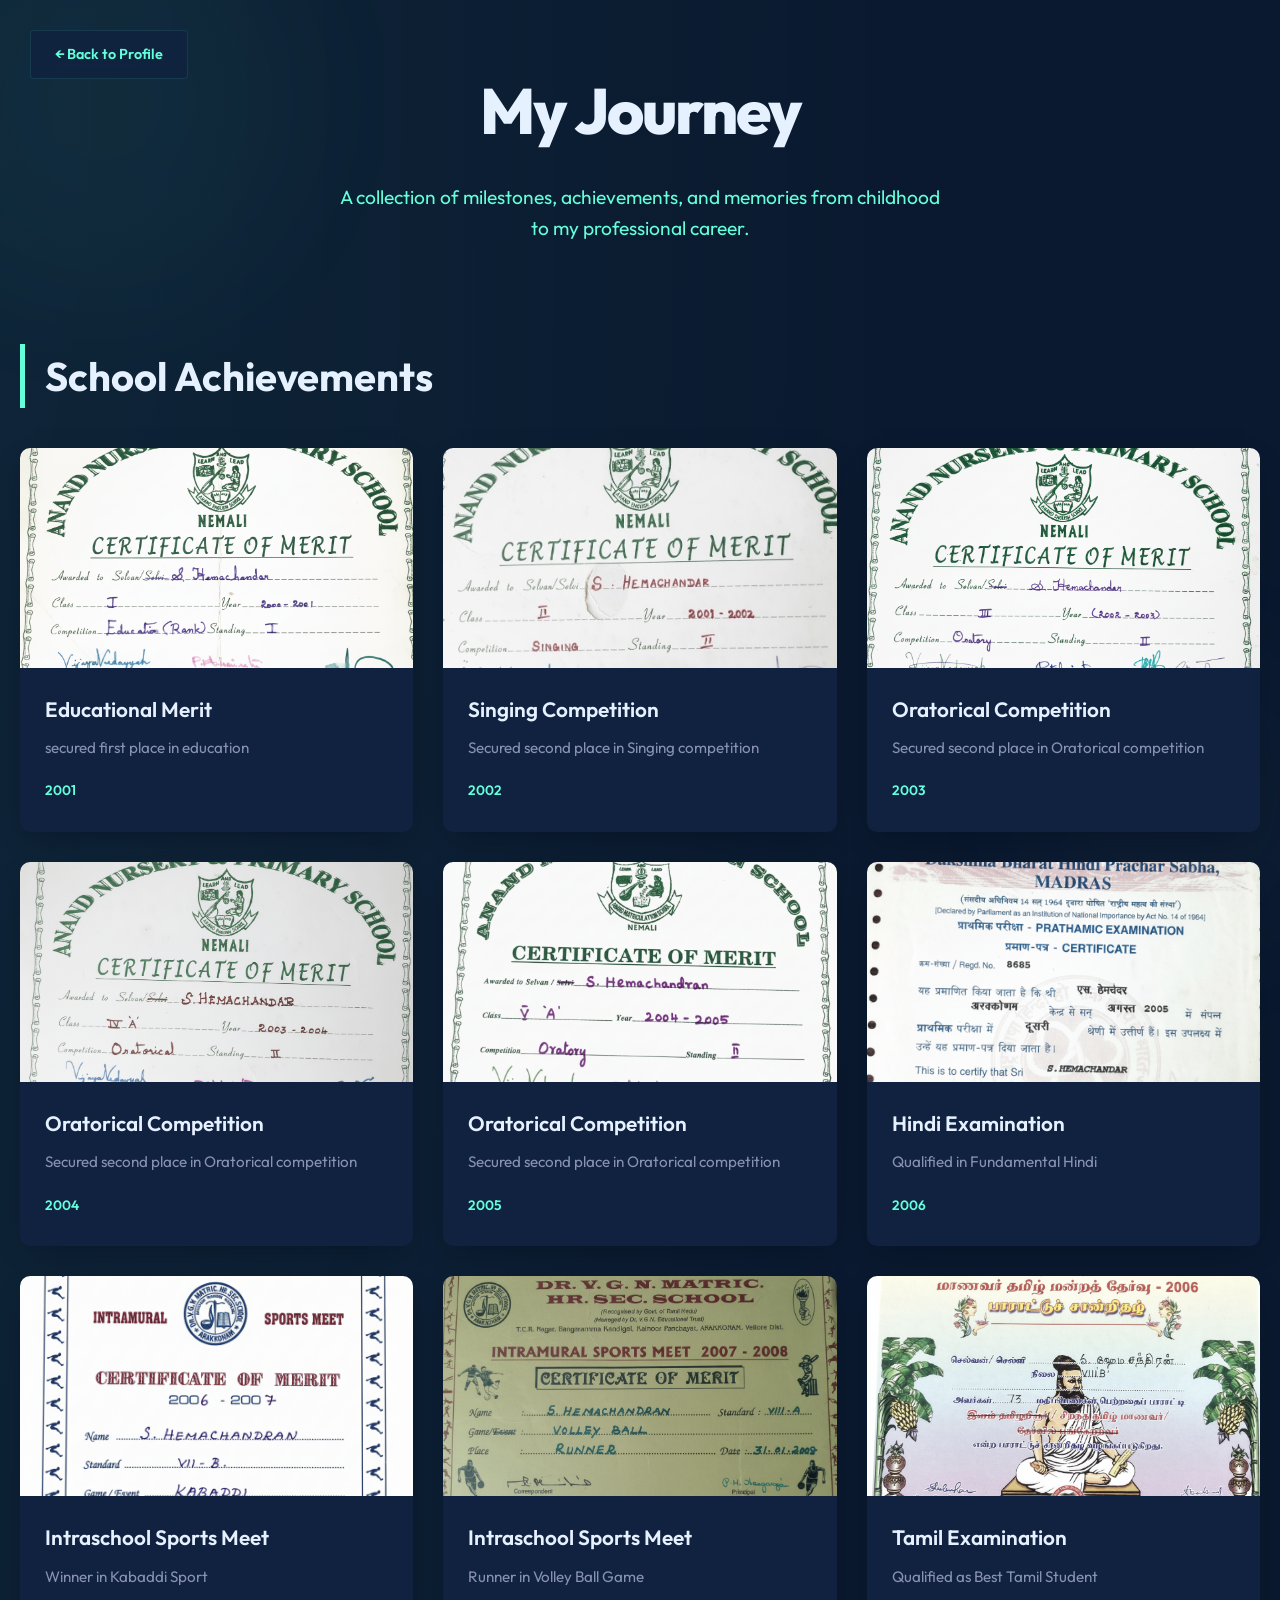
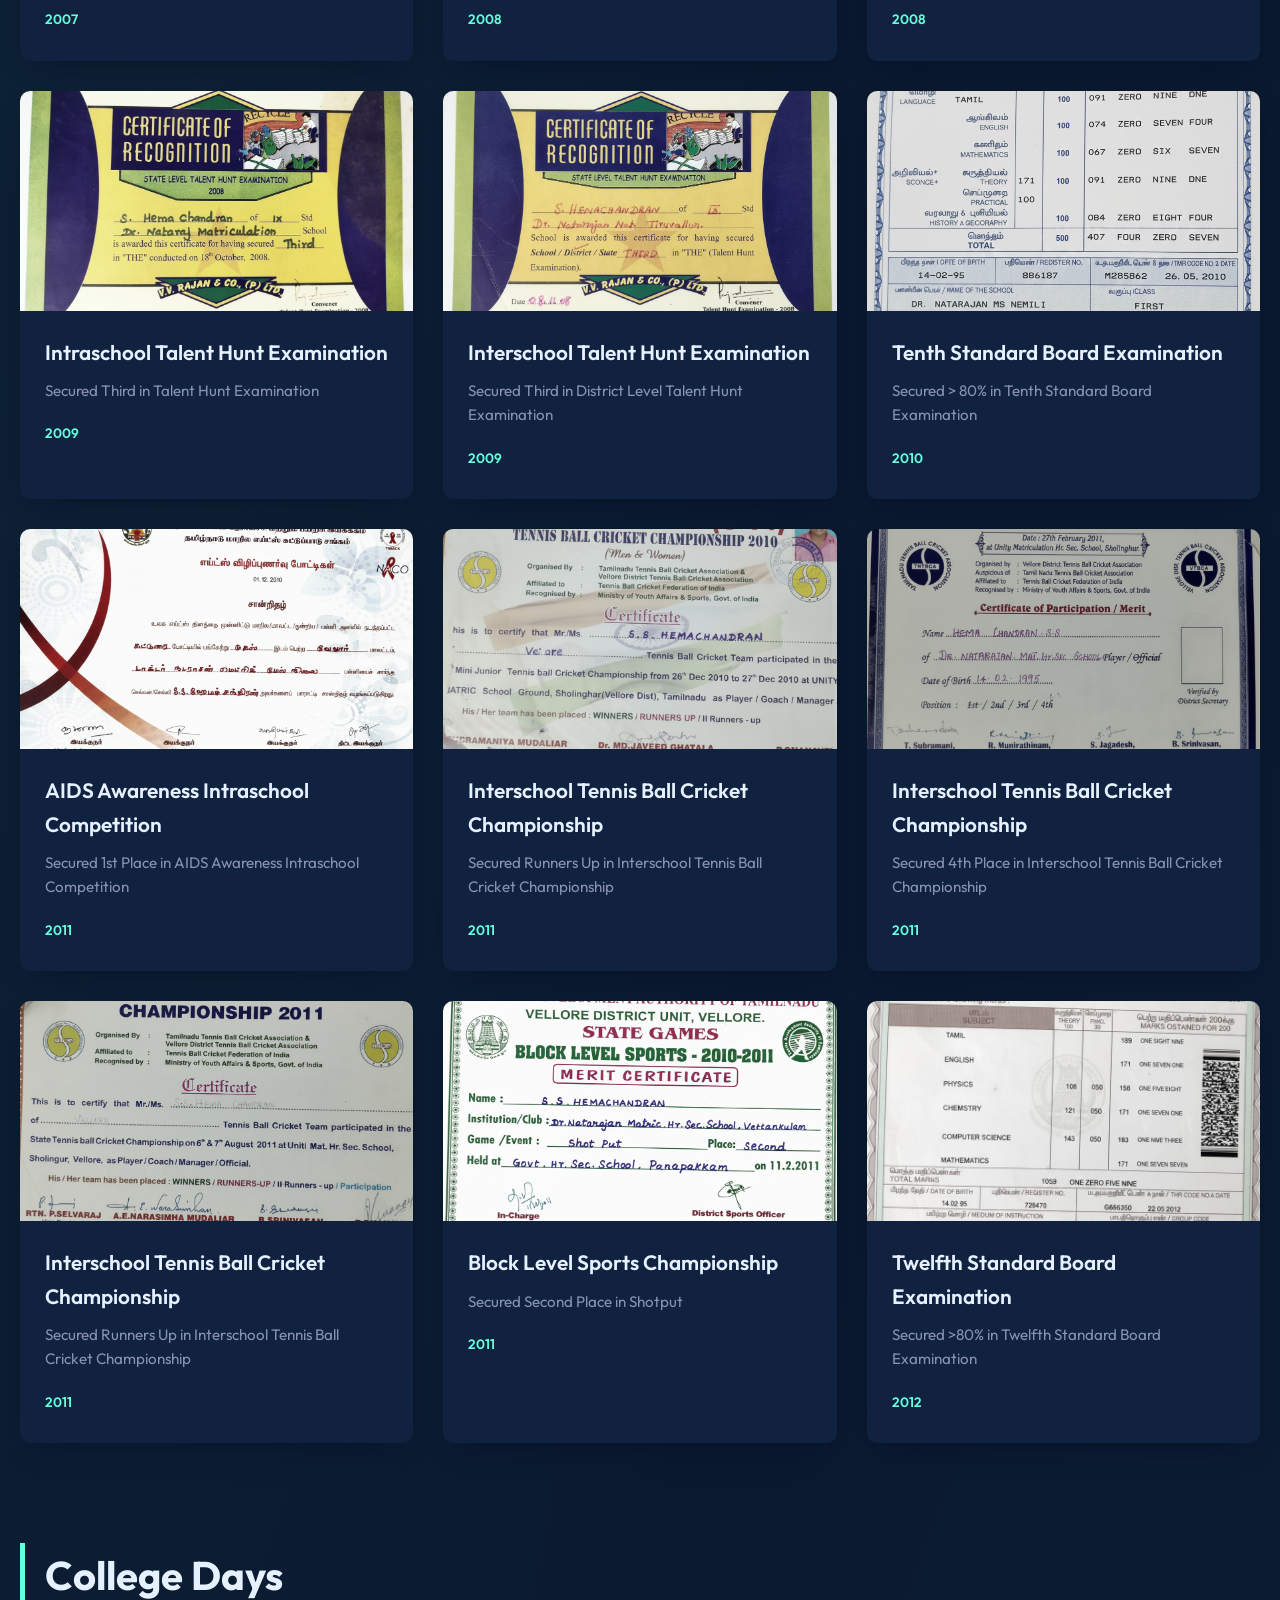
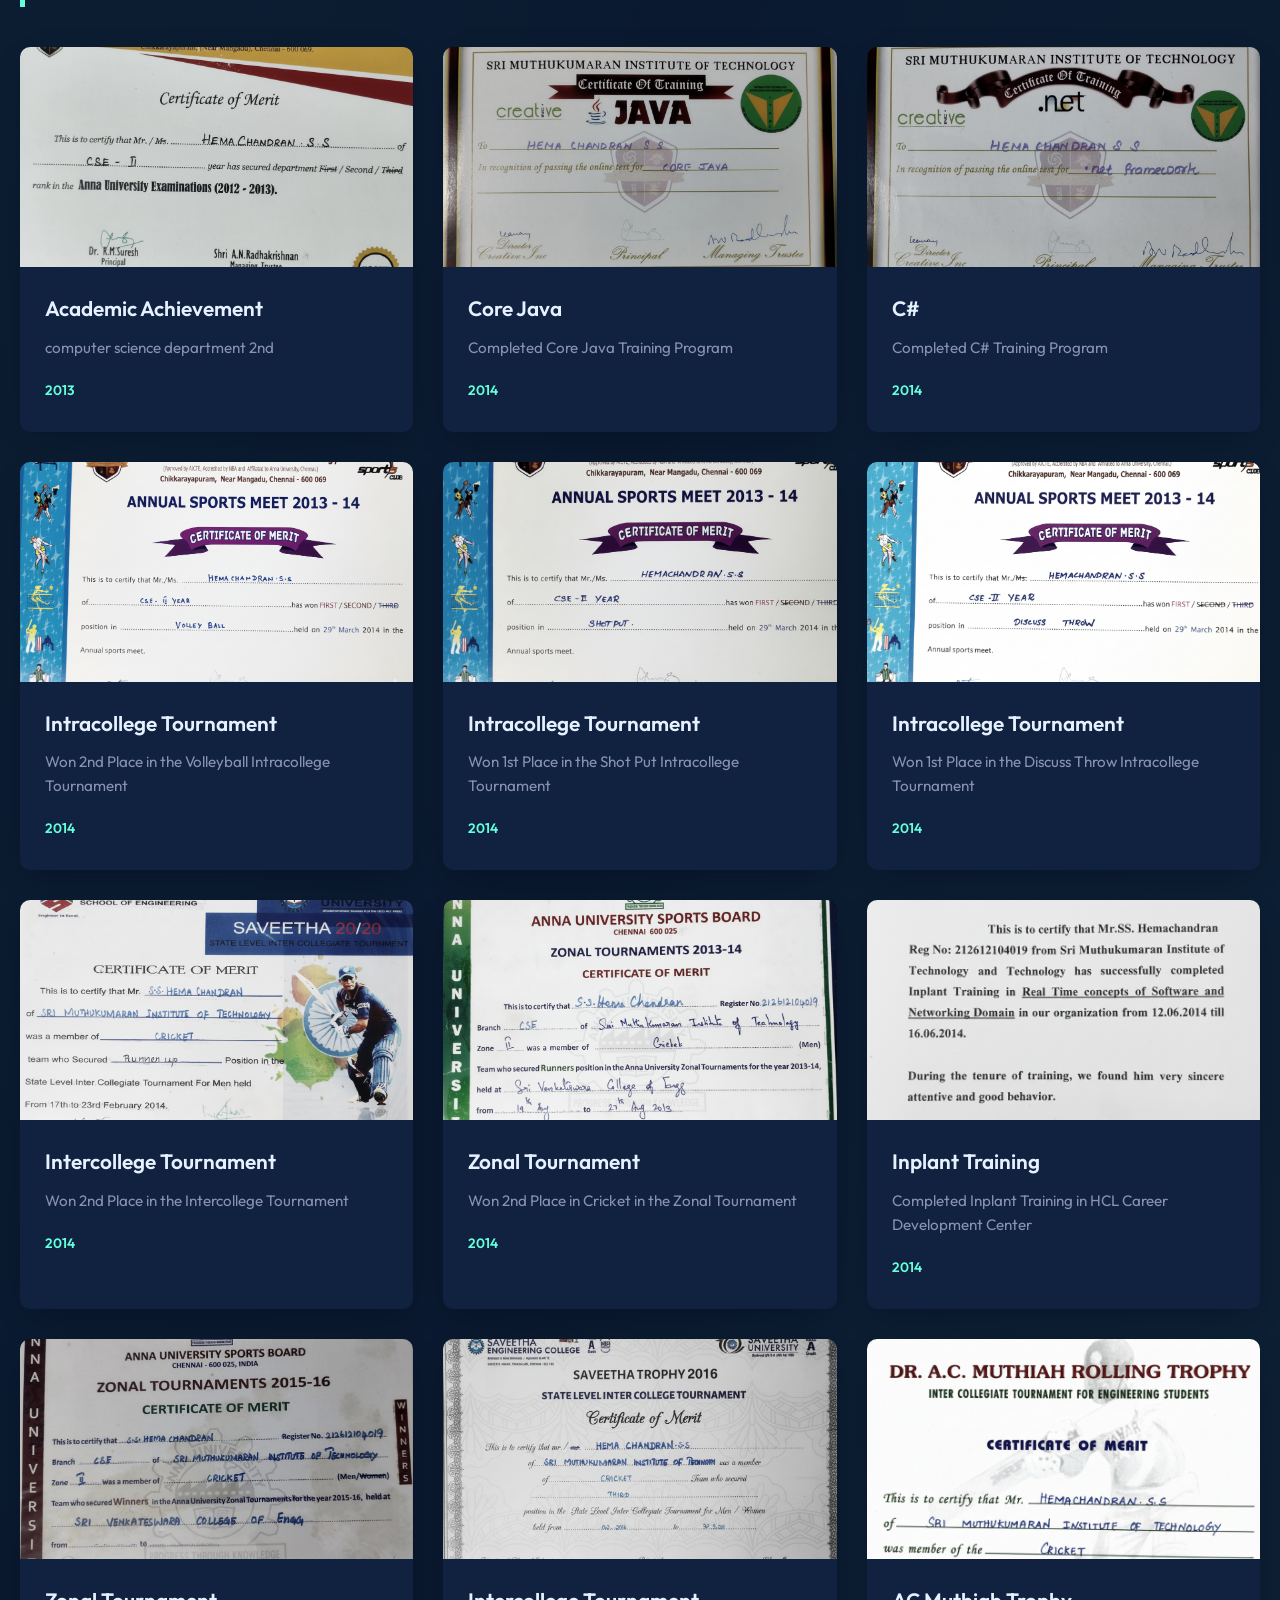
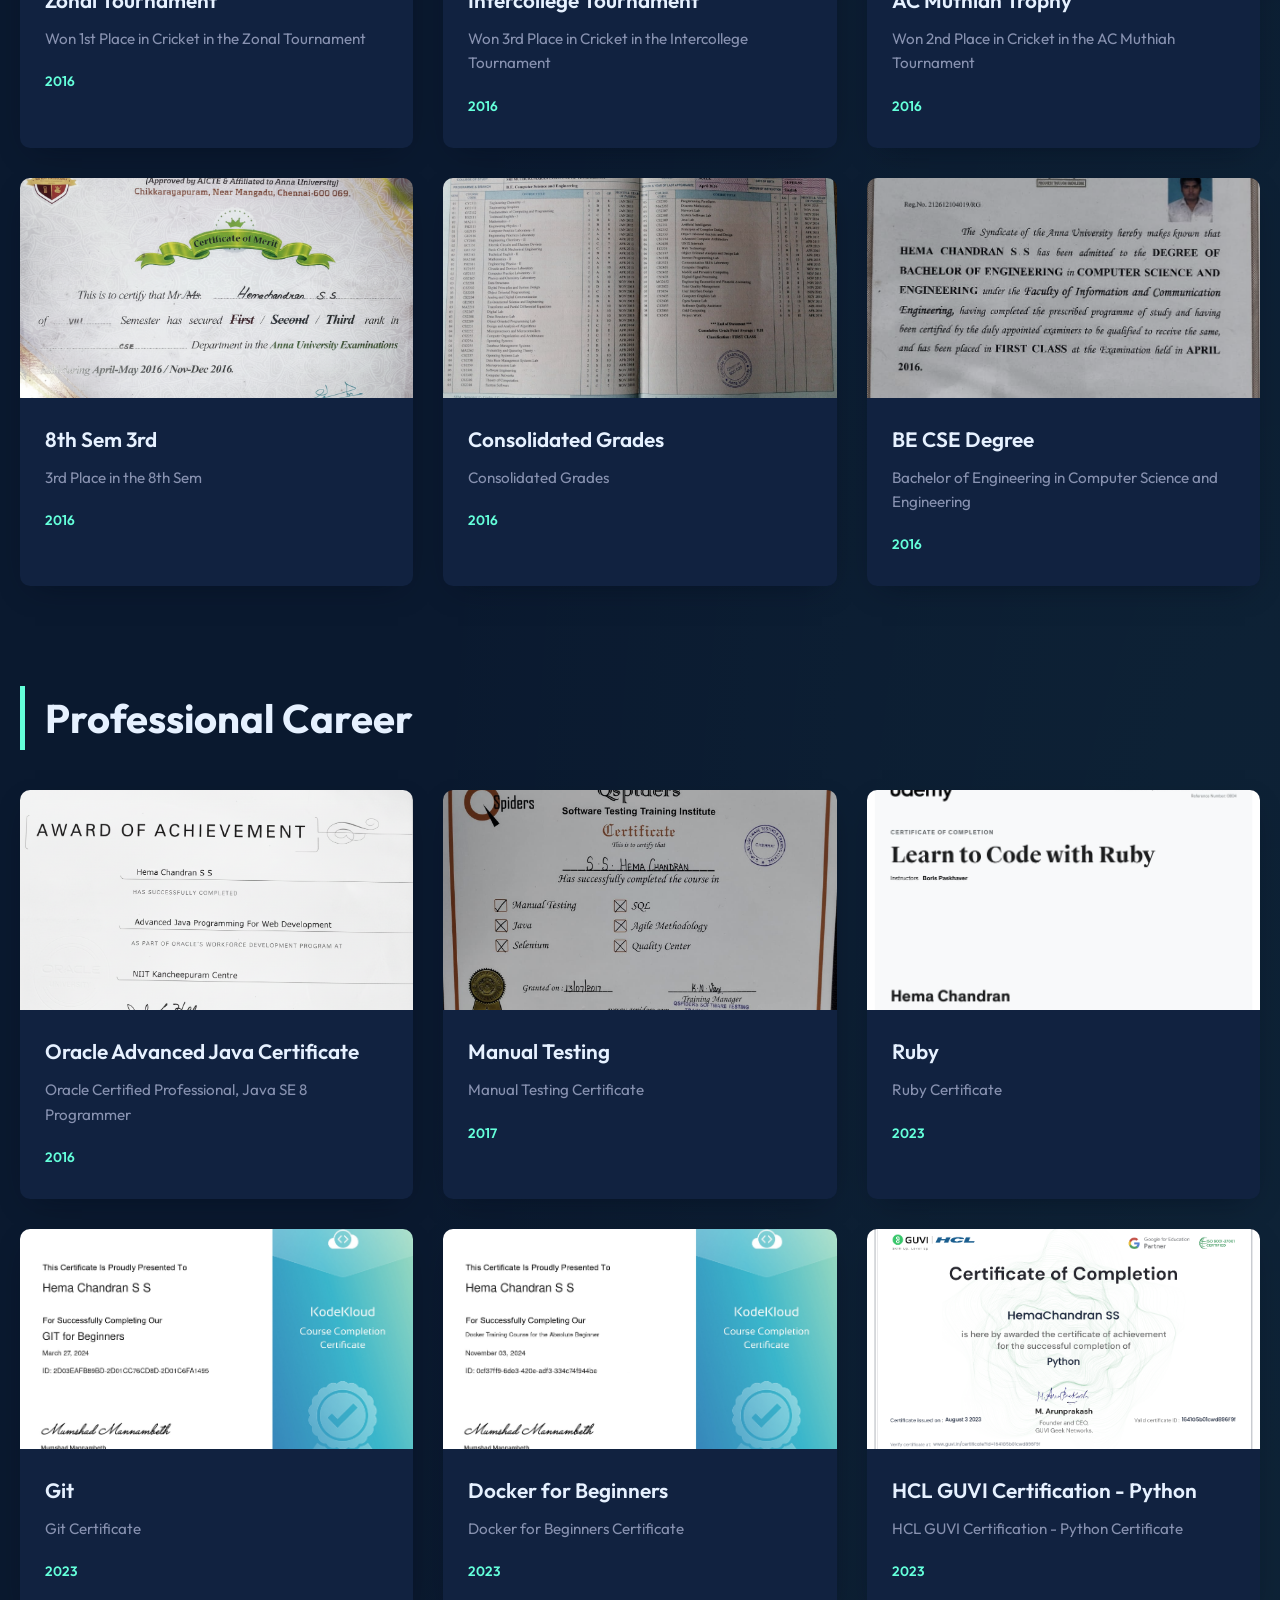
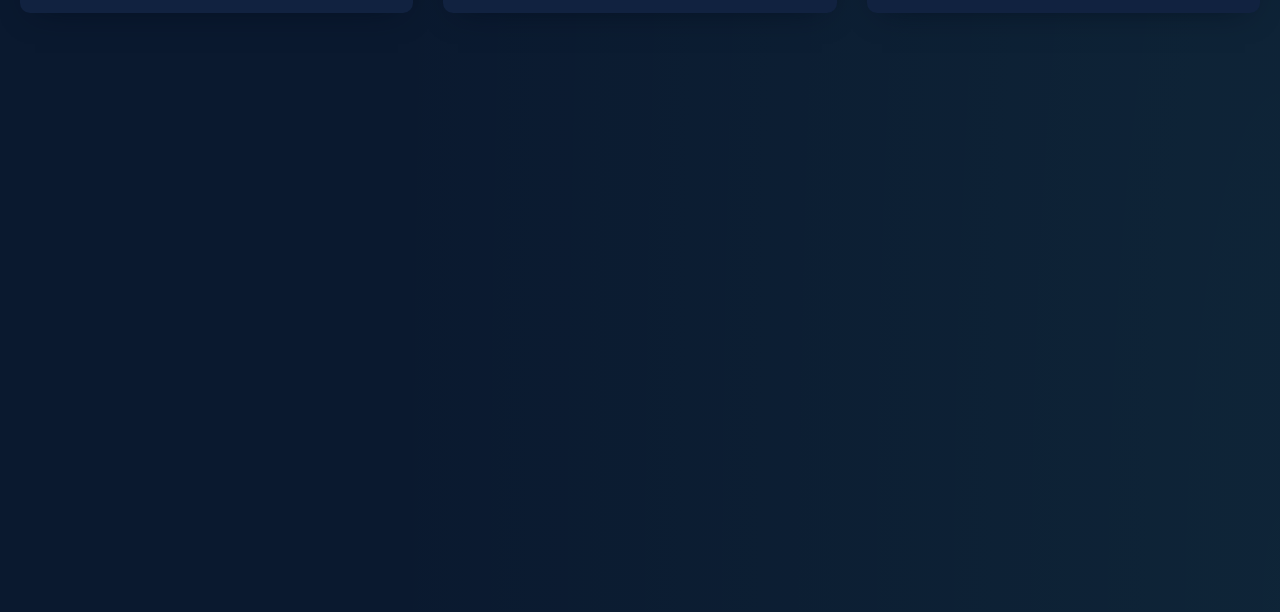
==== commit da561e23: "Added certificates" ====
--- a/certificates.html
+++ b/certificates.html
@@ -535,39 +535,158 @@
                         <h3 class="cert-title">Academic Achievement</h3>
                         <p class="cert-desc">computer science department 2nd
                         </p>
+                        <span class="cert-date">2013</span>
+                    </div>
+                </div>
+                <div class="cert-card">
+                    <div class="cert-image-container">
+                        <img src="images/certificates/2014_core_java_certificate.jpeg"
+                            alt="2014 core java certificate" />
+                    </div>
+                    <div class="cert-info">
+                        <h3 class="cert-title">Core Java</h3>
+                        <p class="cert-desc">Completed Core Java Training Program</p>
+                        <span class="cert-date">2014</span>
+                    </div>
+                </div>
+                <div class="cert-card">
+                    <div class="cert-image-container">
+                        <img src="images/certificates/2014_c_sharp.jpeg" alt="2014 c sharp certificate" />
+                    </div>
+                    <div class="cert-info">
+                        <h3 class="cert-title">C#</h3>
+                        <p class="cert-desc">Completed C# Training Program</p>
+                        <span class="cert-date">2014</span>
+                    </div>
+                </div>
+                <div class="cert-card">
+                    <div class="cert-image-container">
+                        <img src="images/certificates/2014_intracollege_tournament.png"
+                            alt="2014 intracollege tournament certificate" />
+                    </div>
+                    <div class="cert-info">
+                        <h3 class="cert-title">Intracollege Tournament</h3>
+                        <p class="cert-desc">Won 2nd Place in the Volleyball Intracollege Tournament</p>
+                        <span class="cert-date">2014</span>
+                    </div>
+                </div>
+                <div class="cert-card">
+                    <div class="cert-image-container">
+                        <img src="images/certificates/2014_intracollege_tournament_shot_put.png"
+                            alt="2014 intracollege tournament shot put certificate" />
+                    </div>
+                    <div class="cert-info">
+                        <h3 class="cert-title">Intracollege Tournament</h3>
+                        <p class="cert-desc">Won 1st Place in the Shot Put Intracollege Tournament</p>
+                        <span class="cert-date">2014</span>
+                    </div>
+                </div>
+                <div class="cert-card">
+                    <div class="cert-image-container">
+                        <img src="images/certificates/2014_intracollege_tournament_discuss_throw.png"
+                            alt="2014 intracollege tournament discuss throw certificate" />
+                    </div>
+                    <div class="cert-info">
+                        <h3 class="cert-title">Intracollege Tournament</h3>
+                        <p class="cert-desc">Won 1st Place in the Discuss Throw Intracollege Tournament</p>
+                        <span class="cert-date">2014</span>
+                    </div>
+                </div>
+                <div class="cert-card">
+                    <div class="cert-image-container">
+                        <img src="images/certificates/2014_intercollege_tournament.png"
+                            alt="2014 intercollege tournament certificate" />
+                    </div>
+                    <div class="cert-info">
+                        <h3 class="cert-title">Intercollege Tournament</h3>
+                        <p class="cert-desc">Won 2nd Place in the Intercollege Tournament</p>
+                        <span class="cert-date">2014</span>
+                    </div>
+                </div>
+                <div class="cert-card">
+                    <div class="cert-image-container">
+                        <img src="images/certificates/2014_zonal_tournament.png"
+                            alt="2014 zonal tournament certificate" />
+                    </div>
+                    <div class="cert-info">
+                        <h3 class="cert-title">Zonal Tournament</h3>
+                        <p class="cert-desc">Won 2nd Place in Cricket in the Zonal Tournament</p>
+                        <span class="cert-date">2014</span>
+                    </div>
+                </div>
+                <div class="cert-card">
+                    <div class="cert-image-container">
+                        <img src="images/certificates/2014_inplant-training.png"
+                            alt="2014 inplant training certificate" />
+                    </div>
+                    <div class="cert-info">
+                        <h3 class="cert-title">Inplant Training</h3>
+                        <p class="cert-desc">Completed Inplant Training in HCL Career Development Center</p>
+                        <span class="cert-date">2014</span>
+                    </div>
+                </div>
+                <div class="cert-card">
+                    <div class="cert-image-container">
+                        <img src="images/certificates/2016_zonal_tournament.jpeg"
+                            alt="2016 zonal tournament certificate" />
+                    </div>
+                    <div class="cert-info">
+                        <h3 class="cert-title">Zonal Tournament</h3>
+                        <p class="cert-desc">Won 1st Place in Cricket in the Zonal Tournament</p>
                         <span class="cert-date">2016</span>
                     </div>
                 </div>
                 <div class="cert-card">
                     <div class="cert-image-container">
-                        <div class="cert-placeholder">🎓</div>
-                    </div>
-                    <div class="cert-info">
-                        <h3 class="cert-title">Bachelor of Engineering</h3>
-                        <p class="cert-desc">Graduated with distinction in Computer Science & Engineering.</p>
-                        <span class="cert-date">2017</span>
-                    </div>
-                </div>
-                <div class="cert-card">
-                    <div class="cert-image-container">
-                        <div class="cert-placeholder">💻</div>
-                    </div>
-                    <div class="cert-info">
-                        <h3 class="cert-title">Hackathon Winner</h3>
-                        <p class="cert-desc">1st Runner up in the National Level Hackathon for "Smart City Solutions".
-                        </p>
+                        <img src="images/certificates/2016_intercollege_tournament.png"
+                            alt="2016 Saveetha intercollege tournament certificate" />
+                    </div>
+                    <div class="cert-info">
+                        <h3 class="cert-title">Intercollege Tournament</h3>
+                        <p class="cert-desc">Won 3rd Place in Cricket in the Intercollege Tournament</p>
                         <span class="cert-date">2016</span>
                     </div>
                 </div>
                 <div class="cert-card">
                     <div class="cert-image-container">
-                        <div class="cert-placeholder">📜</div>
-                    </div>
-                    <div class="cert-info">
-                        <h3 class="cert-title">Paper Presentation</h3>
-                        <p class="cert-desc">Presented a paper on "AI in Healthcare" at the International Conference.
-                        </p>
-                        <span class="cert-date">2015</span>
+                        <img src="images/certificates/2016_ac-muthaiai_trophy.png"
+                            alt="2016 AC Muthiah tournament certificate" />
+                    </div>
+                    <div class="cert-info">
+                        <h3 class="cert-title">AC Muthiah Trophy</h3>
+                        <p class="cert-desc">Won 2nd Place in Cricket in the AC Muthiah Tournament</p>
+                        <span class="cert-date">2016</span>
+                    </div>
+                </div>
+                <div class="cert-card">
+                    <div class="cert-image-container">
+                        <img src="images/certificates/2016_8th_sem_3rd.png" alt="2016 8th sem 3rd certificate" />
+                    </div>
+                    <div class="cert-info">
+                        <h3 class="cert-title">8th Sem 3rd</h3>
+                        <p class="cert-desc">3rd Place in the 8th Sem</p>
+                        <span class="cert-date">2016</span>
+                    </div>
+                </div>
+                <div class="cert-card">
+                    <div class="cert-image-container">
+                        <img src="images/certificates/2016_consolidated_grades.jpeg"
+                            alt="2016 consolidated grades certificate" />
+                    </div>
+                    <div class="cert-info">
+                        <h3 class="cert-title">Consolidated Grades</h3>
+                        <p class="cert-desc">Consolidated Grades</p>
+                        <span class="cert-date">2016</span>
+                    </div>
+                </div>
+                <div class="cert-card">
+                    <div class="cert-image-container">
+                        <img src="images/certificates/2016_BE-CSE_degree.jpeg" alt="2016 BE CSE degree certificate" />
+                    </div>
+                    <div class="cert-info">
+                        <h3 class="cert-title">BE CSE Degree</h3>
+                        <p class="cert-desc">Bachelor of Engineering in Computer Science and Engineering</p>
+                        <span class="cert-date">2016</span>
                     </div>
                 </div>
             </div>
@@ -579,34 +698,82 @@
             <div class="cert-grid">
                 <div class="cert-card">
                     <div class="cert-image-container">
-                        <div class="cert-placeholder">🚀</div>
-                    </div>
-                    <div class="cert-info">
-                        <h3 class="cert-title">Employee of the Month</h3>
-                        <p class="cert-desc">Awarded for exceptional performance and dedication to the project delivery.
-                        </p>
+                        <img src="images/certificates/2016_oracle_advanced_java_cert.png"
+                            alt="2016 Oracle Advanced Java Certificate" />
+                    </div>
+                    <div class="cert-info">
+                        <h3 class="cert-title">Oracle Advanced Java Certificate</h3>
+                        <p class="cert-desc">Oracle Certified Professional, Java SE 8 Programmer</p>
+                        <span class="cert-date">2016</span>
+                    </div>
+                </div>
+
+                <div class="cert-card">
+                    <div class="cert-image-container">
+                        <img src="images/certificates/2017_manual_testing.jpeg" alt="2017 Manual Testing Certificate" />
+                    </div>
+                    <div class="cert-info">
+                        <h3 class="cert-title">Manual Testing</h3>
+                        <p class="cert-desc">Manual Testing Certificate</p>
+                        <span class="cert-date">2017</span>
+                    </div>
+                </div>
+
+                <div class="cert-card">
+                    <div class="cert-image-container">
+                        <img src="images/certificates/ruby.jpeg" alt="2023 Ruby Certificate" />
+                    </div>
+                    <div class="cert-info">
+                        <h3 class="cert-title">Ruby</h3>
+                        <p class="cert-desc">Ruby Certificate</p>
                         <span class="cert-date">2023</span>
                     </div>
                 </div>
-                <div class="cert-card">
-                    <div class="cert-image-container">
-                        <div class="cert-placeholder">☁️</div>
-                    </div>
-                    <div class="cert-info">
-                        <h3 class="cert-title">AWS Certified Developer</h3>
-                        <p class="cert-desc">Achieved Associate level certification for AWS development.</p>
-                        <span class="cert-date">2022</span>
-                    </div>
-                </div>
-                <div class="cert-card">
-                    <div class="cert-image-container">
-                        <div class="cert-placeholder">💎</div>
-                    </div>
-                    <div class="cert-info">
-                        <h3 class="cert-title">Ruby on Rails Master</h3>
-                        <p class="cert-desc">Completed advanced training in Ruby on Rails architecture and performance.
-                        </p>
-                        <span class="cert-date">2021</span>
+
+                <div class="cert-card">
+                    <div class="cert-image-container">
+                        <img src="images/certificates/Git.jpg" alt="2023 Git Certificate" />
+                    </div>
+                    <div class="cert-info">
+                        <h3 class="cert-title">Git</h3>
+                        <p class="cert-desc">Git Certificate</p>
+                        <span class="cert-date">2023</span>
+                    </div>
+                </div>
+
+                <div class="cert-card">
+                    <div class="cert-image-container">
+                        <img src="images/certificates/Docker for Beginners.jpg"
+                            alt="2023 Docker for Beginners Certificate" />
+                    </div>
+                    <div class="cert-info">
+                        <h3 class="cert-title">Docker for Beginners</h3>
+                        <p class="cert-desc">Docker for Beginners Certificate</p>
+                        <span class="cert-date">2023</span>
+                    </div>
+                </div>
+
+                <div class="cert-card">
+                    <div class="cert-image-container">
+                        <img src="images/certificates/HCL GUVI Certification - Python.png"
+                            alt="2023 HCL GUVI Certification - Python Certificate" />
+                    </div>
+                    <div class="cert-info">
+                        <h3 class="cert-title">HCL GUVI Certification - Python</h3>
+                        <p class="cert-desc">HCL GUVI Certification - Python Certificate</p>
+                        <span class="cert-date">2023</span>
+                    </div>
+                </div>
+
+                <div class="cert-card">
+                    <div class="cert-image-container">
+                        <img src="images/certificates/2023_Colan_Infotech.png"
+                            alt="2023 Colan Infotech Outstanding Performance Certificate" />
+                    </div>
+                    <div class="cert-info">
+                        <h3 class="cert-title">Colan Infotech</h3>
+                        <p class="cert-desc">Colan Infotech Outstanding Performance Certificate</p>
+                        <span class="cert-date">2023</span>
                     </div>
                 </div>
             </div>
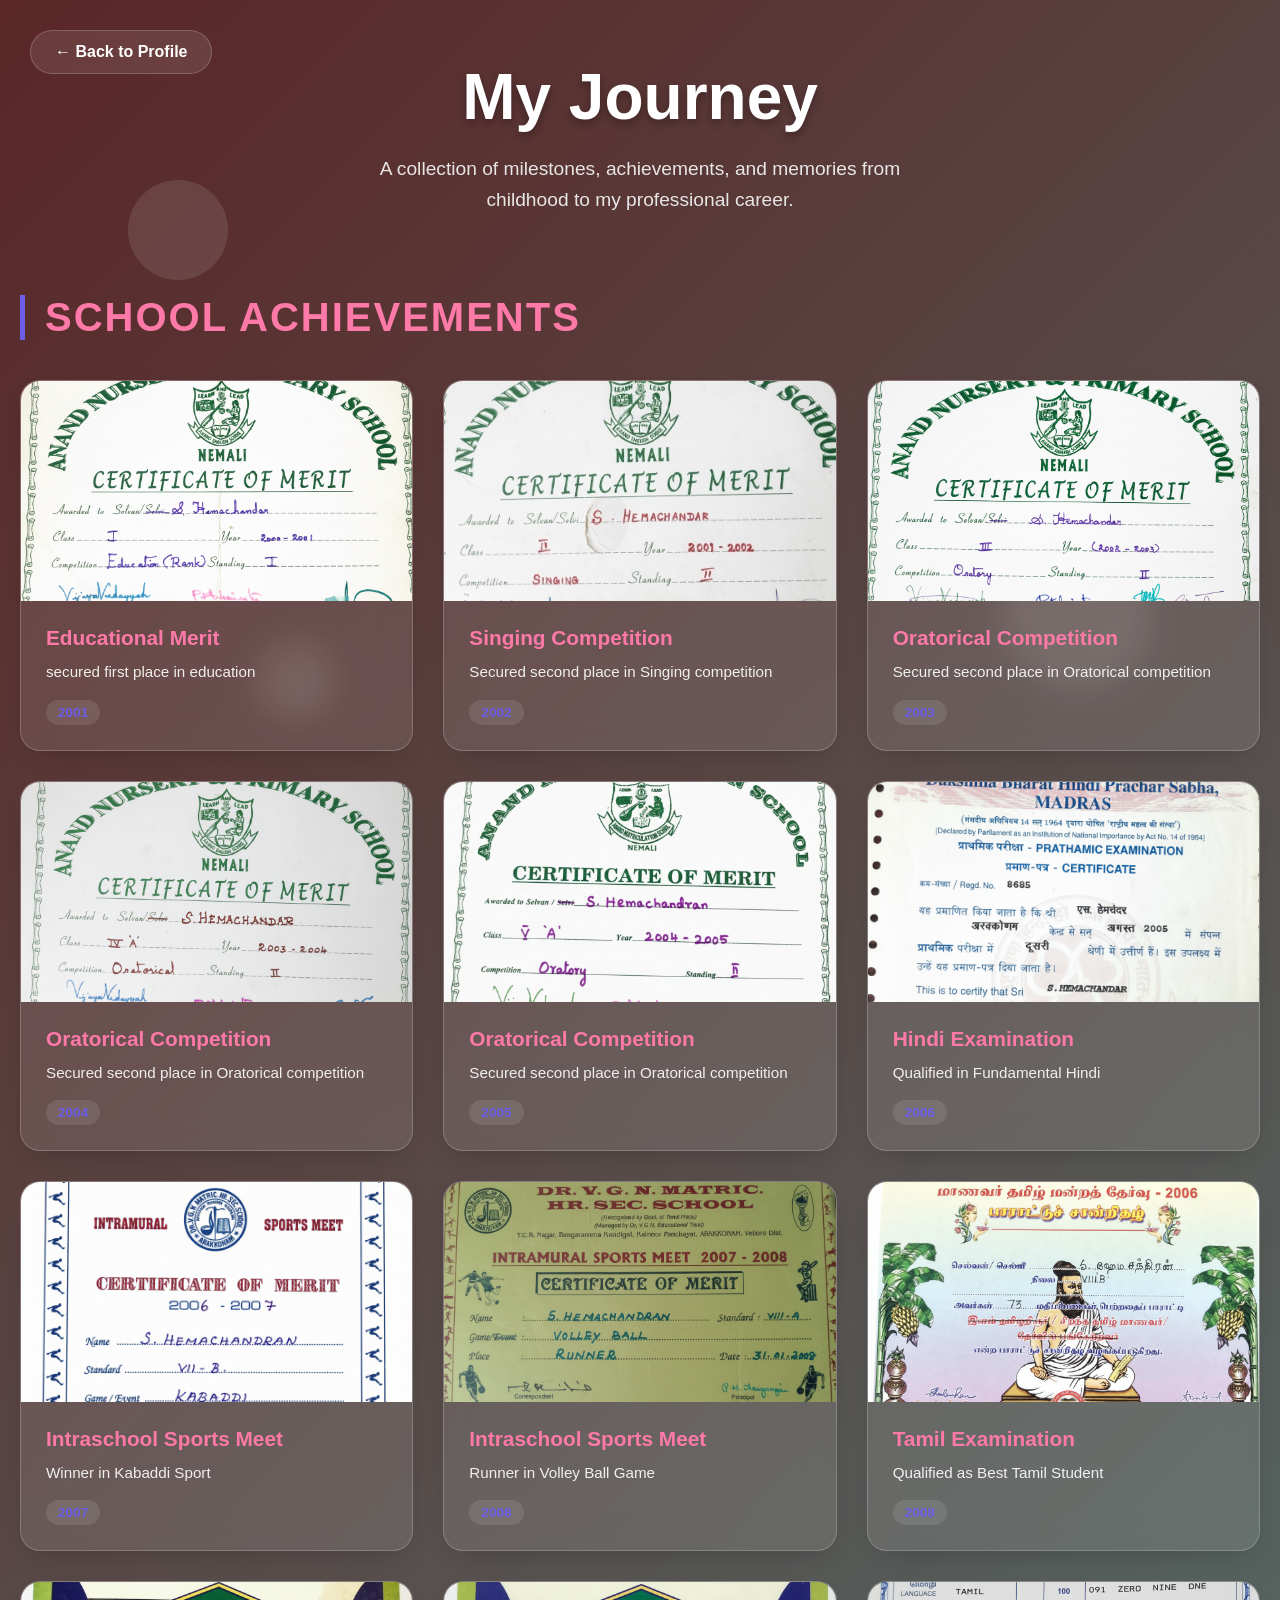
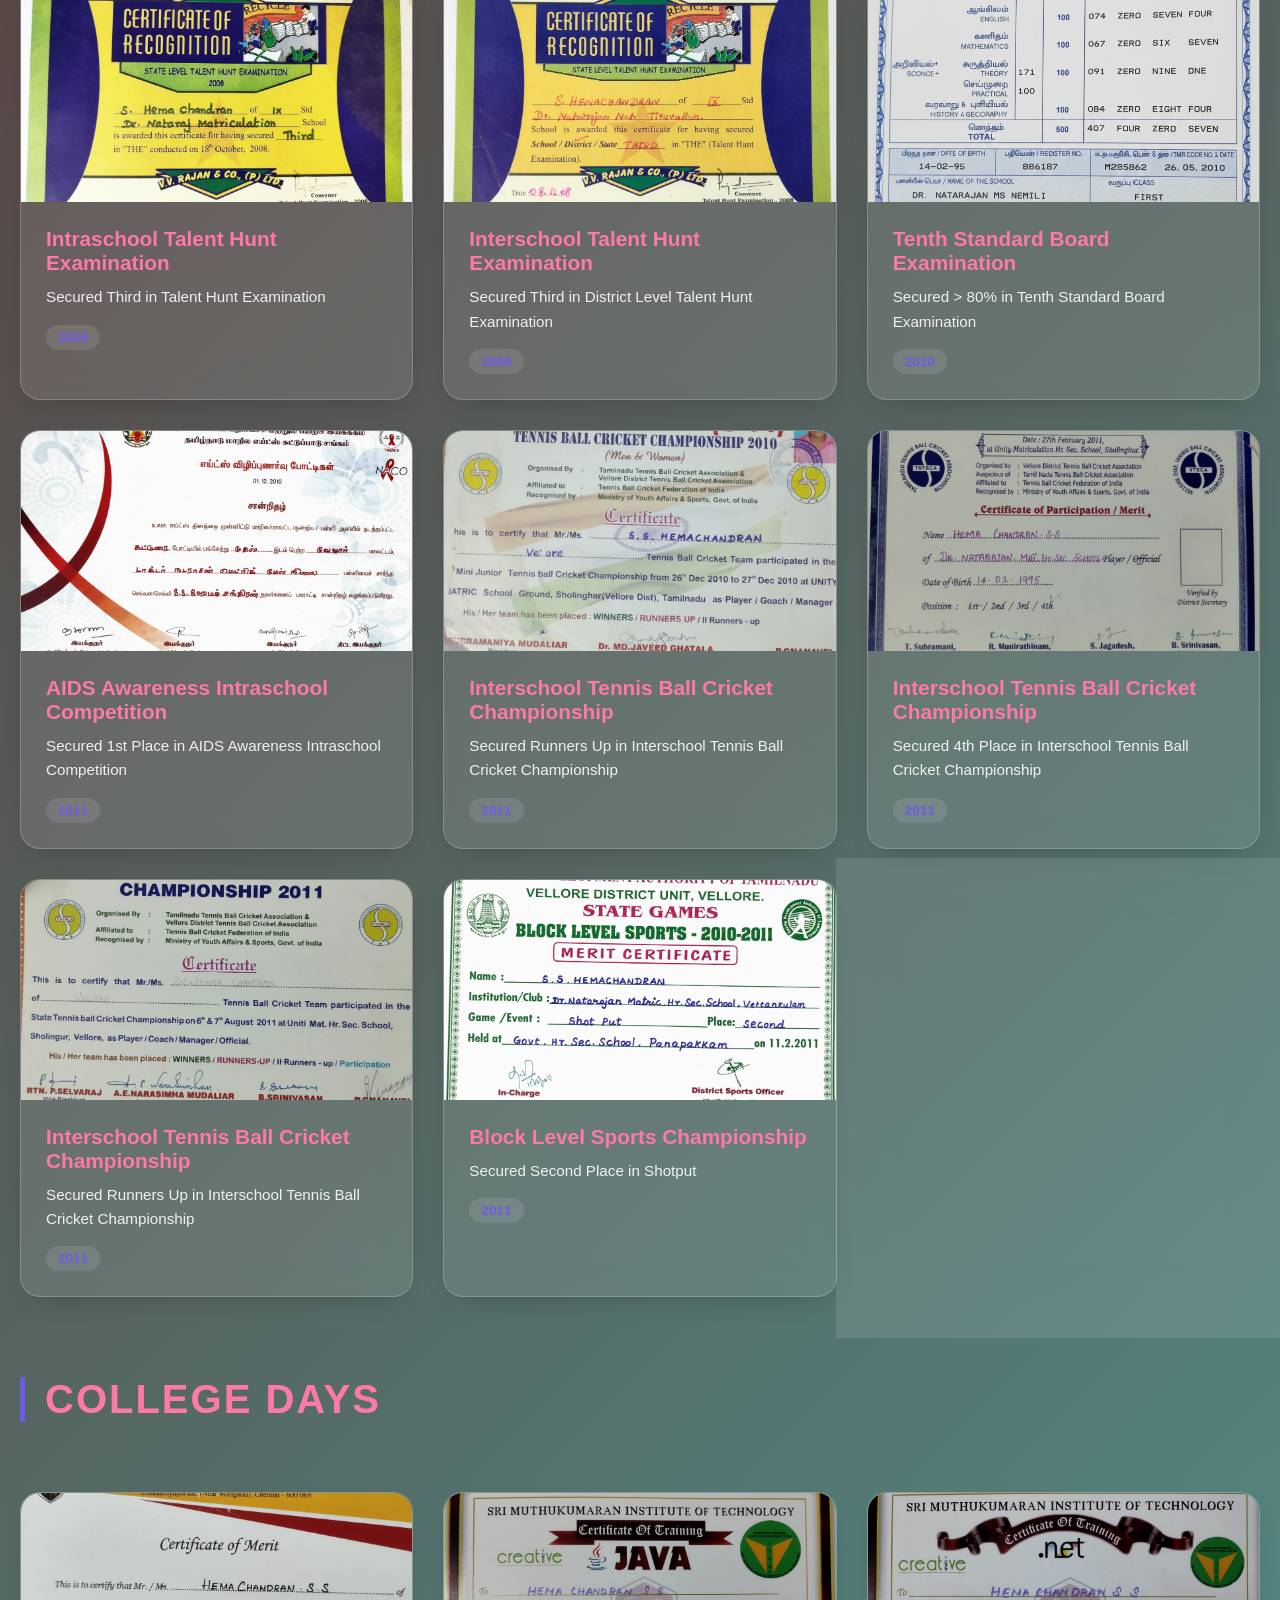
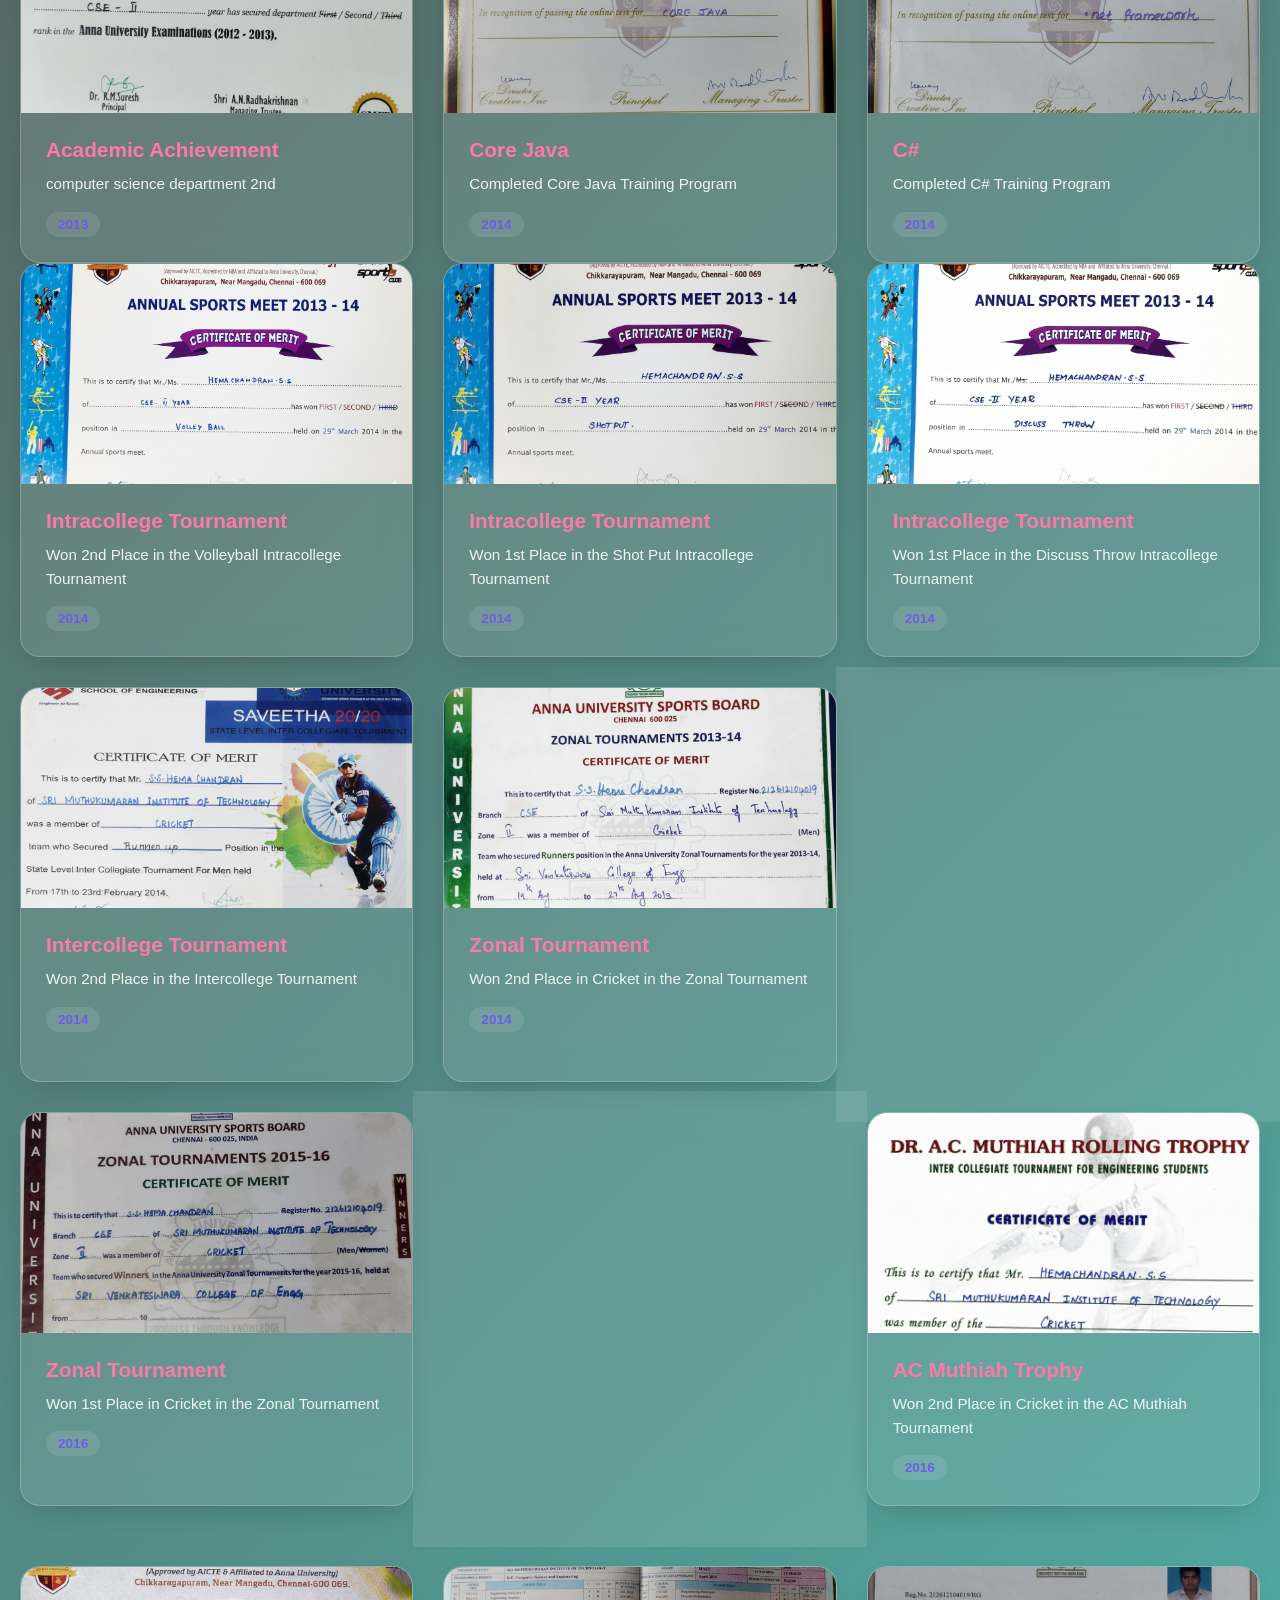
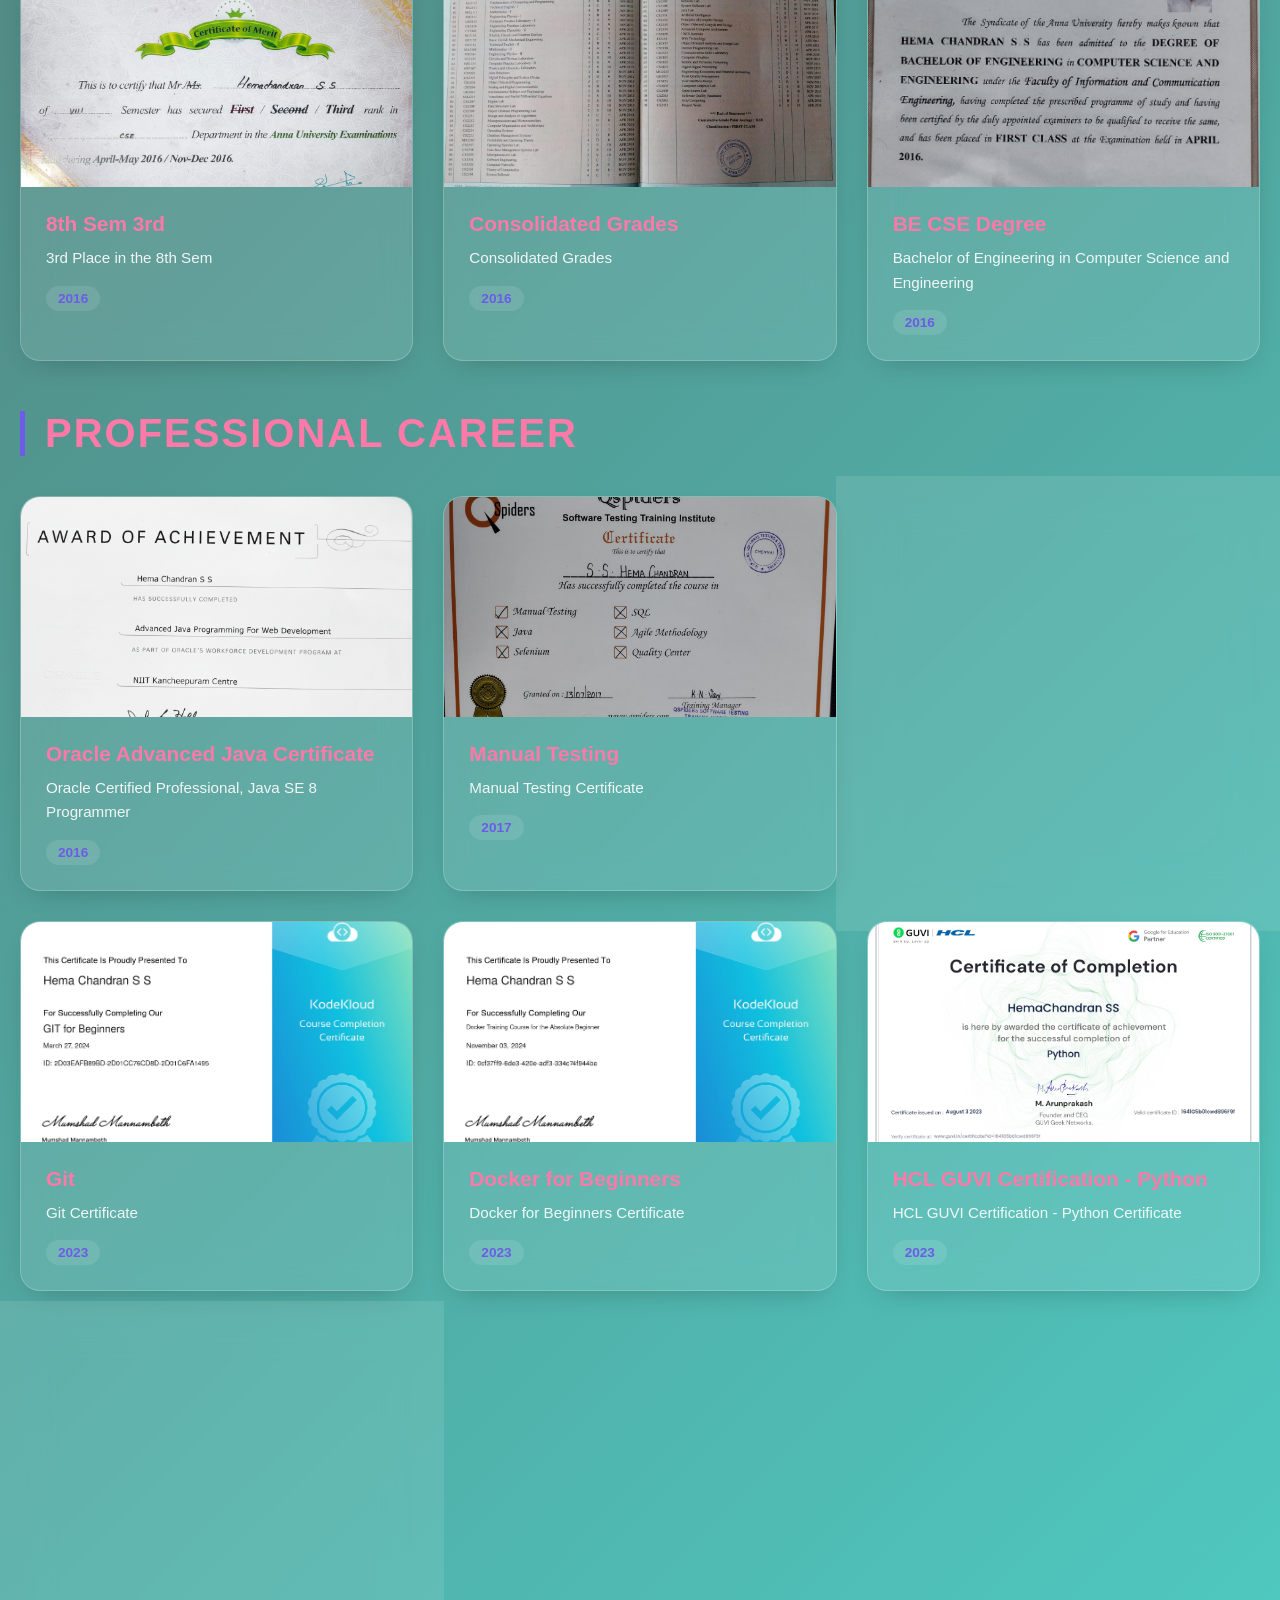
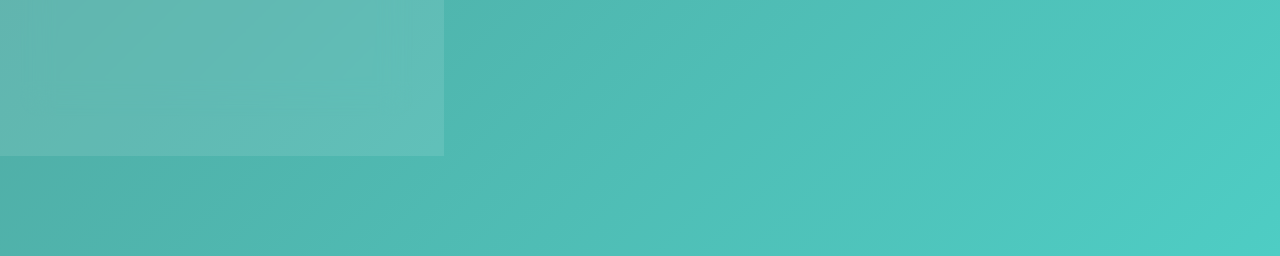
==== commit ad802bd6: "changed certificated styling and color" ====
--- a/certificates.html
+++ b/certificates.html
@@ -6,21 +6,6 @@
     <meta name="viewport" content="width=device-width, initial-scale=1.0">
     <title>My Journey - Certificates & Achievements</title>
     <style>
-        @import url('https://fonts.googleapis.com/css2?family=Outfit:wght@300;400;600;800&display=swap');
-
-        :root {
-            --primary: #64ffda;
-            --secondary: #8892b0;
-            --accent: #ccd6f6;
-            --dark-bg: #0a192f;
-            --dark-bg-2: #112240;
-            --glass: rgba(17, 34, 64, 0.7);
-            --glass-border: rgba(100, 255, 218, 0.1);
-            --text-main: #e6f1ff;
-            --text-muted: #8892b0;
-            --card-hover: rgba(17, 34, 64, 0.9);
-        }
-
         * {
             margin: 0;
             padding: 0;
@@ -28,42 +13,11 @@
         }
 
         body {
-            font-family: 'Outfit', sans-serif;
-            background-color: var(--dark-bg);
-            background-image:
-                radial-gradient(at 0% 0%, rgba(100, 255, 218, 0.05) 0px, transparent 50%),
-                radial-gradient(at 100% 100%, rgba(100, 255, 218, 0.05) 0px, transparent 50%);
-            color: var(--text-main);
+            font-family: "Segoe UI", Tahoma, Geneva, Verdana, sans-serif;
+            background: linear-gradient(135deg, #5a2626 0%, #4ecdc4 100%);
             min-height: 100vh;
             overflow-x: hidden;
-            line-height: 1.6;
-        }
-
-        /* Floating Background Elements */
-        .bg-shape {
-            position: fixed;
-            border-radius: 50%;
-            filter: blur(80px);
-            z-index: -1;
-            animation: float 10s infinite ease-in-out;
-            opacity: 0.4;
-        }
-
-        .shape-1 {
-            width: 400px;
-            height: 400px;
-            background: rgba(100, 255, 218, 0.1);
-            top: -100px;
-            left: -100px;
-        }
-
-        .shape-2 {
-            width: 300px;
-            height: 300px;
-            background: rgba(136, 146, 176, 0.1);
-            bottom: -50px;
-            right: -50px;
-            animation-delay: -5s;
+            color: white;
         }
 
         .container {
@@ -75,26 +29,26 @@
         /* Header */
         header {
             text-align: center;
-            margin-bottom: 100px;
-            position: relative;
+            margin-bottom: 80px;
+            animation: fadeInDown 1s ease-out;
         }
 
         h1 {
             font-size: 4rem;
             font-weight: 800;
-            color: var(--text-main);
+            color: white;
             margin-bottom: 20px;
-            letter-spacing: -2px;
-            animation: slideDown 1s ease-out;
+            text-shadow: 0 4px 8px rgba(0, 0, 0, 0.3);
+            animation: glow 3s ease-in-out infinite alternate;
         }
 
         .subtitle {
             font-size: 1.2rem;
-            color: var(--primary);
+            color: #f8f9fa;
             max-width: 600px;
             margin: 0 auto;
             line-height: 1.6;
-            animation: fadeIn 1s ease-out 0.5s backwards;
+            opacity: 0.9;
         }
 
         /* Navigation */
@@ -103,11 +57,11 @@
             top: 30px;
             left: 30px;
             padding: 12px 24px;
-            background: var(--glass);
+            background: rgba(255, 255, 255, 0.1);
             backdrop-filter: blur(10px);
-            border: 1px solid var(--glass-border);
-            border-radius: 4px;
-            color: var(--primary);
+            border: 1px solid rgba(255, 255, 255, 0.2);
+            border-radius: 25px;
+            color: white;
             text-decoration: none;
             font-weight: 600;
             transition: all 0.3s ease;
@@ -115,19 +69,17 @@
             display: flex;
             align-items: center;
             gap: 10px;
-            font-family: 'Outfit', monospace;
-            font-size: 0.9rem;
         }
 
         .nav-back:hover {
-            background: rgba(100, 255, 218, 0.1);
-            transform: translateX(5px);
+            transform: translateY(-5px);
+            background: rgba(255, 255, 255, 0.2);
+            box-shadow: 0 10px 25px rgba(0, 0, 0, 0.2);
         }
 
         /* Timeline/Sections */
         .timeline-section {
-            margin-bottom: 100px;
-            position: relative;
+            margin-bottom: 80px;
         }
 
         .section-title {
@@ -137,12 +89,14 @@
             align-items: center;
             gap: 20px;
             padding-left: 20px;
-            border-left: 5px solid var(--primary);
-            color: var(--text-main);
+            border-left: 5px solid #6c5ce7;
+            color: #fd79a8;
+            text-transform: uppercase;
+            letter-spacing: 2px;
         }
 
         .section-title span {
-            color: var(--text-main);
+            color: #fd79a8;
         }
 
         /* Grid Layout */
@@ -153,17 +107,21 @@
         }
 
         .cert-card {
-            background: var(--dark-bg-2);
-            border-radius: 10px;
+            background: rgba(255, 255, 255, 0.1);
+            backdrop-filter: blur(15px);
+            border-radius: 20px;
             overflow: hidden;
             transition: all 0.3s ease;
-            position: relative;
-            box-shadow: 0 10px 30px -15px rgba(2, 12, 27, 0.7);
+            border: 1px solid rgba(255, 255, 255, 0.2);
+            box-shadow: 0 10px 30px -15px rgba(0, 0, 0, 0.3);
+            animation: fadeIn 1s ease-out;
+            animation-fill-mode: both;
         }
 
         .cert-card:hover {
-            transform: translateY(-7px);
-            box-shadow: 0 20px 30px -15px rgba(2, 12, 27, 0.7);
+            transform: translateY(-10px);
+            box-shadow: 0 20px 40px rgba(0, 0, 0, 0.2);
+            background: rgba(255, 255, 255, 0.15);
         }
 
         .cert-image-container {
@@ -171,7 +129,7 @@
             width: 100%;
             overflow: hidden;
             position: relative;
-            background: #020c1b;
+            background: rgba(0, 0, 0, 0.2);
             display: flex;
             align-items: center;
             justify-content: center;
@@ -181,18 +139,11 @@
             width: 100%;
             height: 100%;
             object-fit: cover;
-            transition: transform 0.5s ease, filter 0.3s ease;
-            filter: grayscale(30%);
+            transition: transform 0.5s ease;
         }
 
         .cert-card:hover .cert-image-container img {
-            transform: scale(1.05);
-            filter: grayscale(0%);
-        }
-
-        .cert-placeholder {
-            font-size: 3rem;
-            opacity: 0.3;
+            transform: scale(1.1);
         }
 
         .cert-info {
@@ -203,66 +154,90 @@
             font-size: 1.3rem;
             font-weight: 600;
             margin-bottom: 10px;
-            color: var(--text-main);
+            color: #fd79a8;
             transition: color 0.3s ease;
-        }
-
-        .cert-card:hover .cert-title {
-            color: var(--primary);
         }
 
         .cert-desc {
             font-size: 0.95rem;
-            color: var(--text-muted);
+            color: white;
             line-height: 1.6;
+            opacity: 0.9;
         }
 
         .cert-date {
             display: inline-block;
             margin-top: 15px;
-            padding: 5px 0;
-            color: var(--primary);
+            padding: 5px 12px;
+            color: #6c5ce7;
+            background: rgba(255, 255, 255, 0.1);
+            border-radius: 15px;
             font-size: 0.85rem;
             font-weight: 600;
-            font-family: 'Outfit', monospace;
-        }
-
-        /* Category Specific Styles - Simplified for Professional Look */
-        .childhood .section-title,
-        .college .section-title,
-        .work .section-title {
-            border-color: var(--primary);
-        }
-
-        .childhood .cert-date,
-        .college .cert-date,
-        .work .cert-date {
-            color: var(--primary);
-            background: transparent;
+        }
+
+        /* Floating Elements */
+        .floating-elements {
+            position: fixed;
+            top: 0;
+            left: 0;
+            width: 100%;
+            height: 100%;
+            pointer-events: none;
+            z-index: -1;
+        }
+
+        .floating-circle {
+            position: absolute;
+            border-radius: 50%;
+            background: rgba(255, 255, 255, 0.1);
+            animation: float 6s ease-in-out infinite;
+        }
+
+        .floating-circle:nth-child(1) {
+            width: 100px;
+            height: 100px;
+            top: 20%;
+            left: 10%;
+            animation-delay: 0s;
+        }
+
+        .floating-circle:nth-child(2) {
+            width: 150px;
+            height: 150px;
+            top: 60%;
+            right: 10%;
+            animation-delay: 2s;
+        }
+
+        .floating-circle:nth-child(3) {
+            width: 80px;
+            height: 80px;
+            bottom: 20%;
+            left: 20%;
+            animation-delay: 4s;
         }
 
         /* Animations */
-        @keyframes float {
-
-            0%,
-            100% {
-                transform: translate(0, 0);
-            }
-
-            50% {
-                transform: translate(20px, -20px);
-            }
-        }
-
-        @keyframes slideDown {
+        @keyframes fadeInDown {
             from {
-                transform: translateY(-30px);
                 opacity: 0;
+                transform: translateY(-50px);
             }
 
             to {
+                opacity: 1;
                 transform: translateY(0);
-                opacity: 1;
+            }
+        }
+
+        @keyframes glow {
+            from {
+                text-shadow: 0 4px 8px rgba(0, 0, 0, 0.3);
+            }
+
+            to {
+                text-shadow: 0 4px 20px rgba(255, 255, 255, 0.5);
             }
         }
 
@@ -273,6 +248,18 @@
 
             to {
                 opacity: 1;
+            }
+        }
+
+        @keyframes float {
+
+            0%,
+            100% {
+                transform: translateY(0px);
+            }
+
+            50% {
+                transform: translateY(-20px);
             }
         }
 
@@ -301,9 +288,11 @@
 </head>
 
 <body>
-
-    <div class="bg-shape shape-1"></div>
-    <div class="bg-shape shape-2"></div>
+    <div class="floating-elements">
+        <div class="floating-circle"></div>
+        <div class="floating-circle"></div>
+        <div class="floating-circle"></div>
+    </div>
 
     <a href="index.html" class="nav-back">
         ← Back to Profile
@@ -844,7 +833,7 @@
 
         .close:hover,
         .close:focus {
-            color: var(--secondary);
+            color: #fd79a8;
             text-decoration: none;
             cursor: pointer;
         }
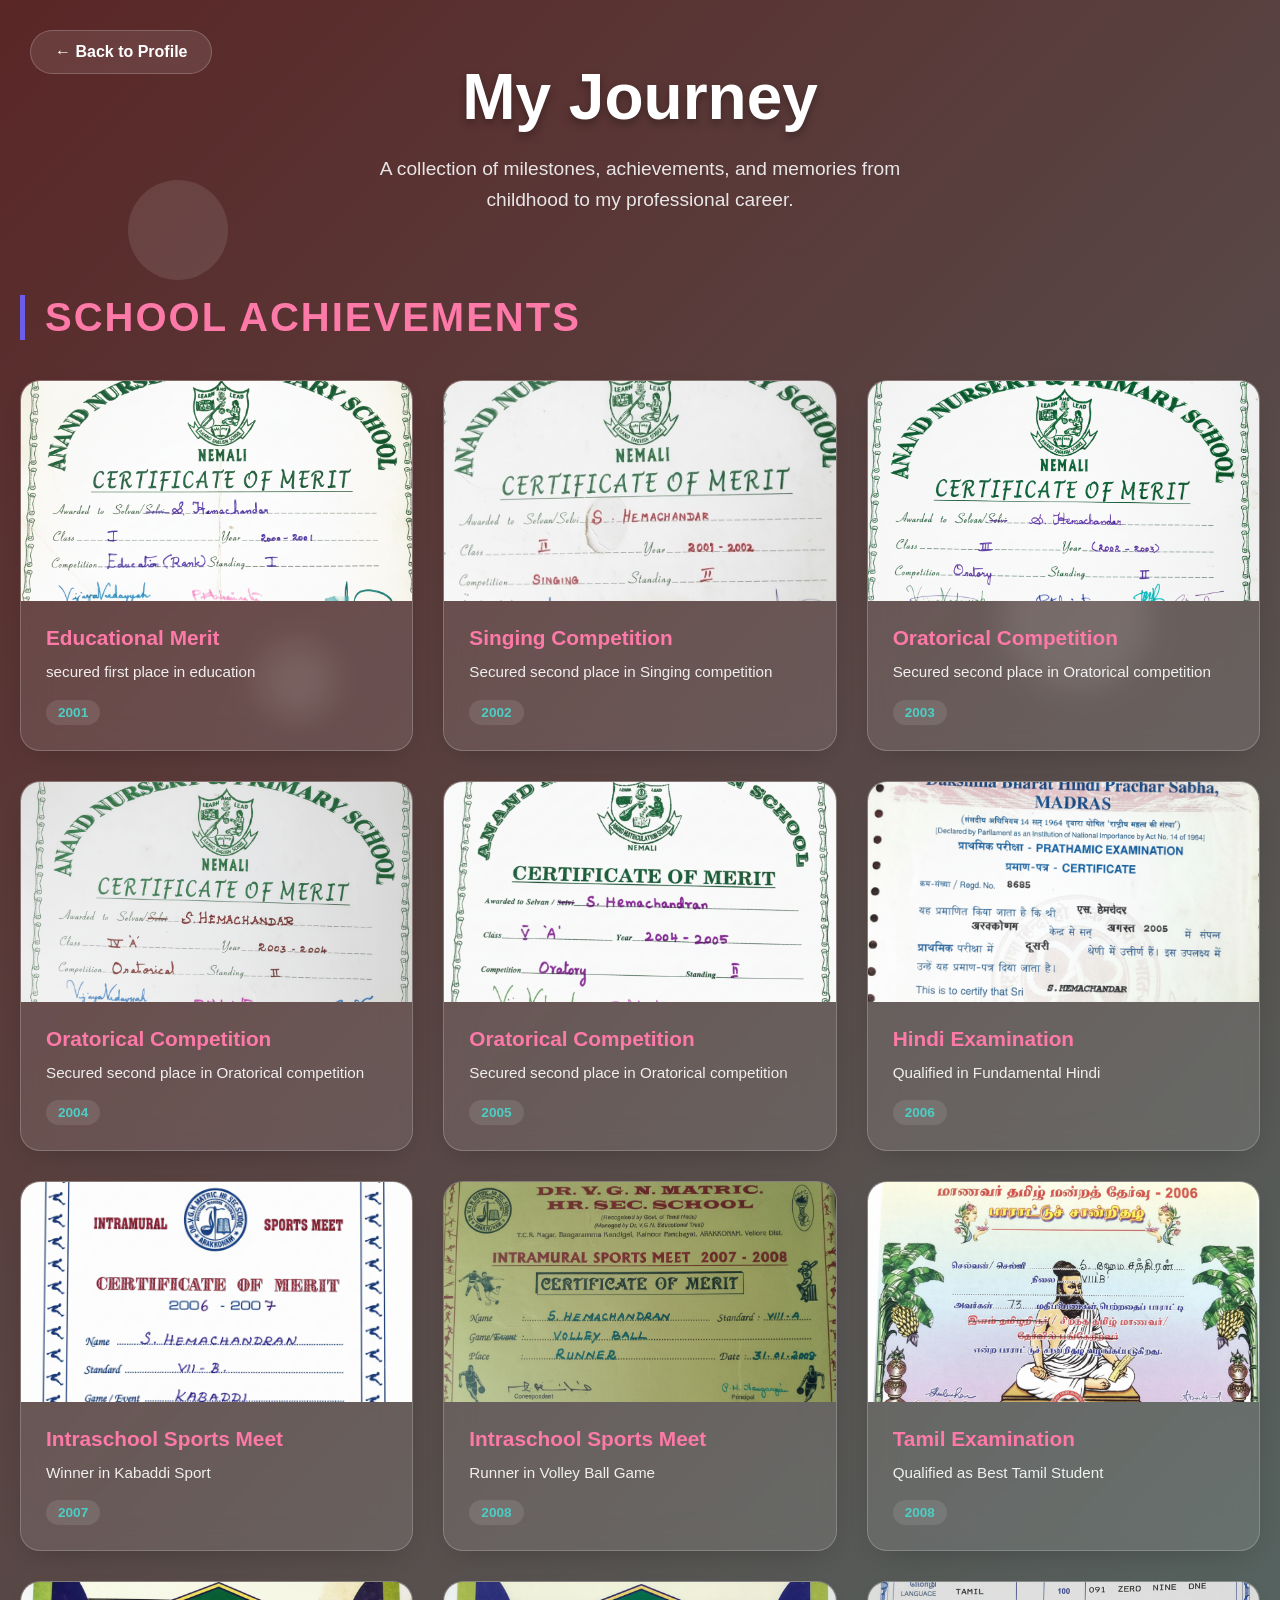
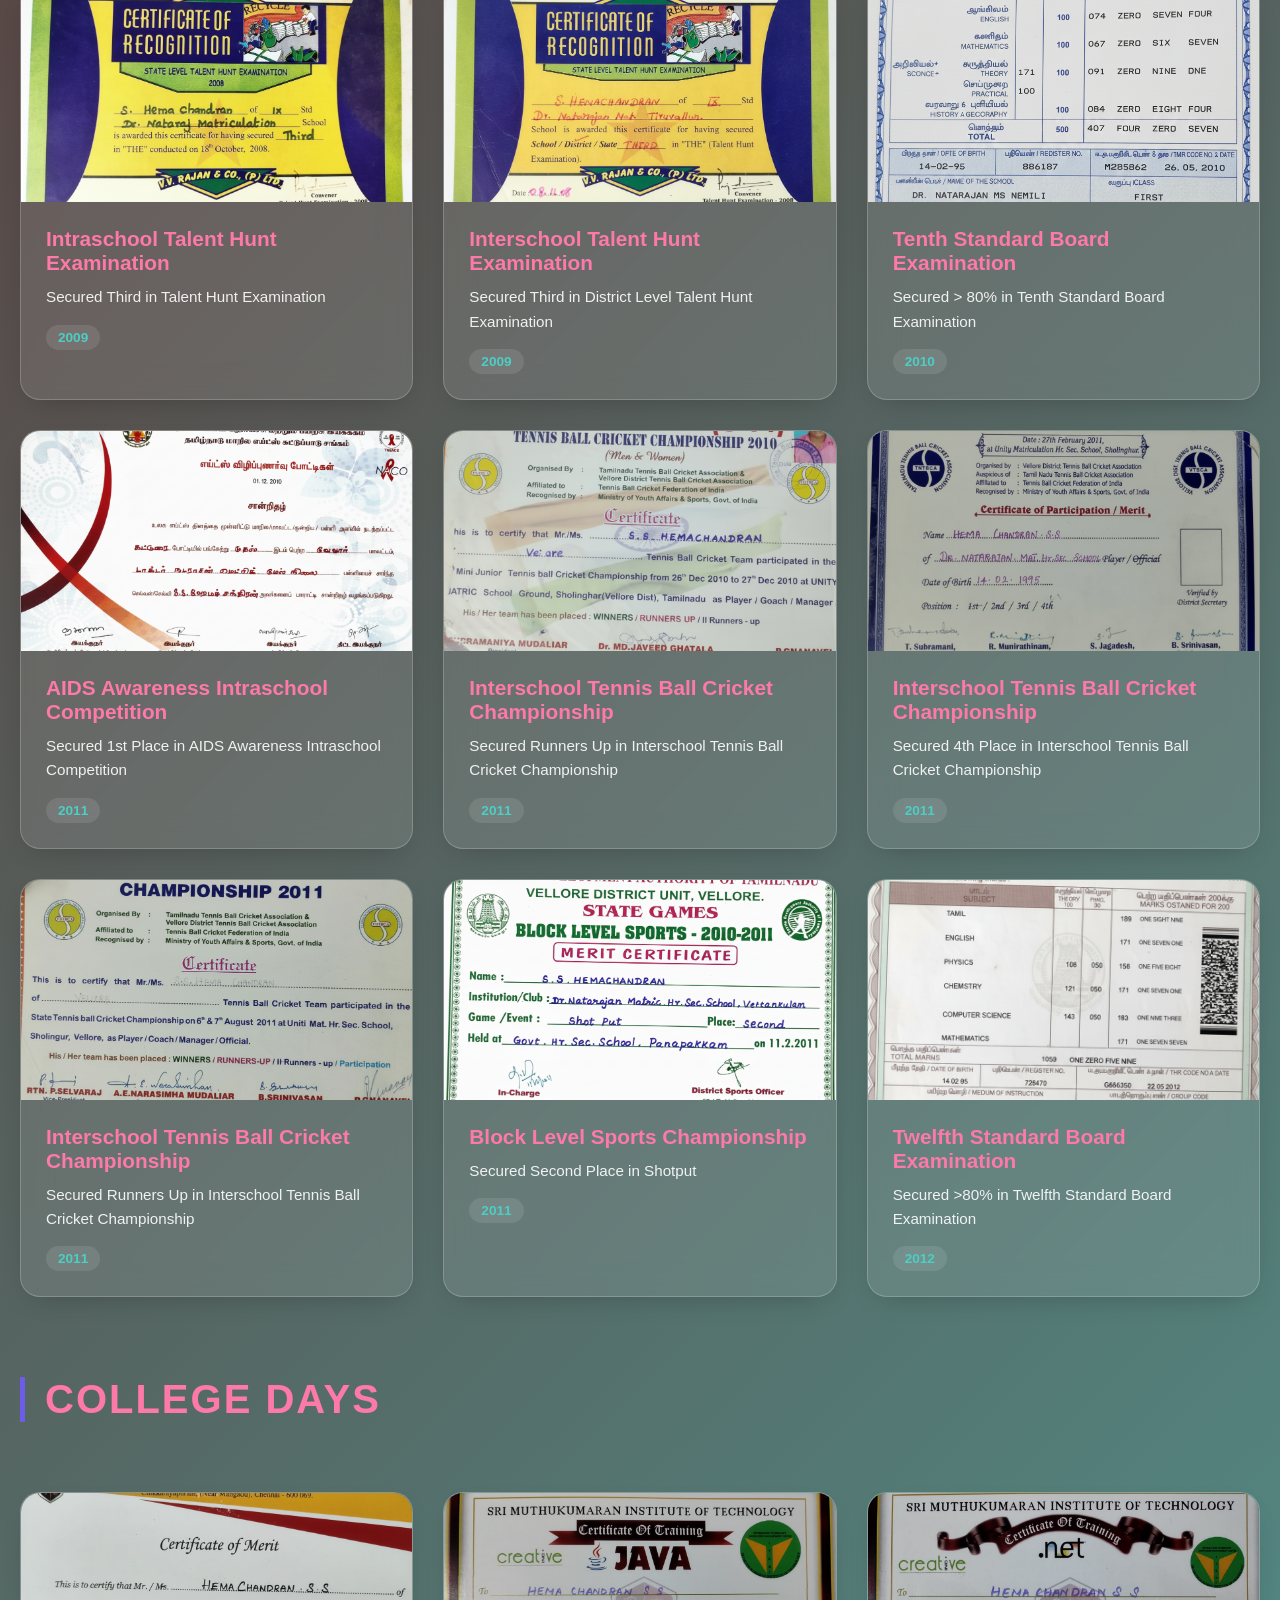
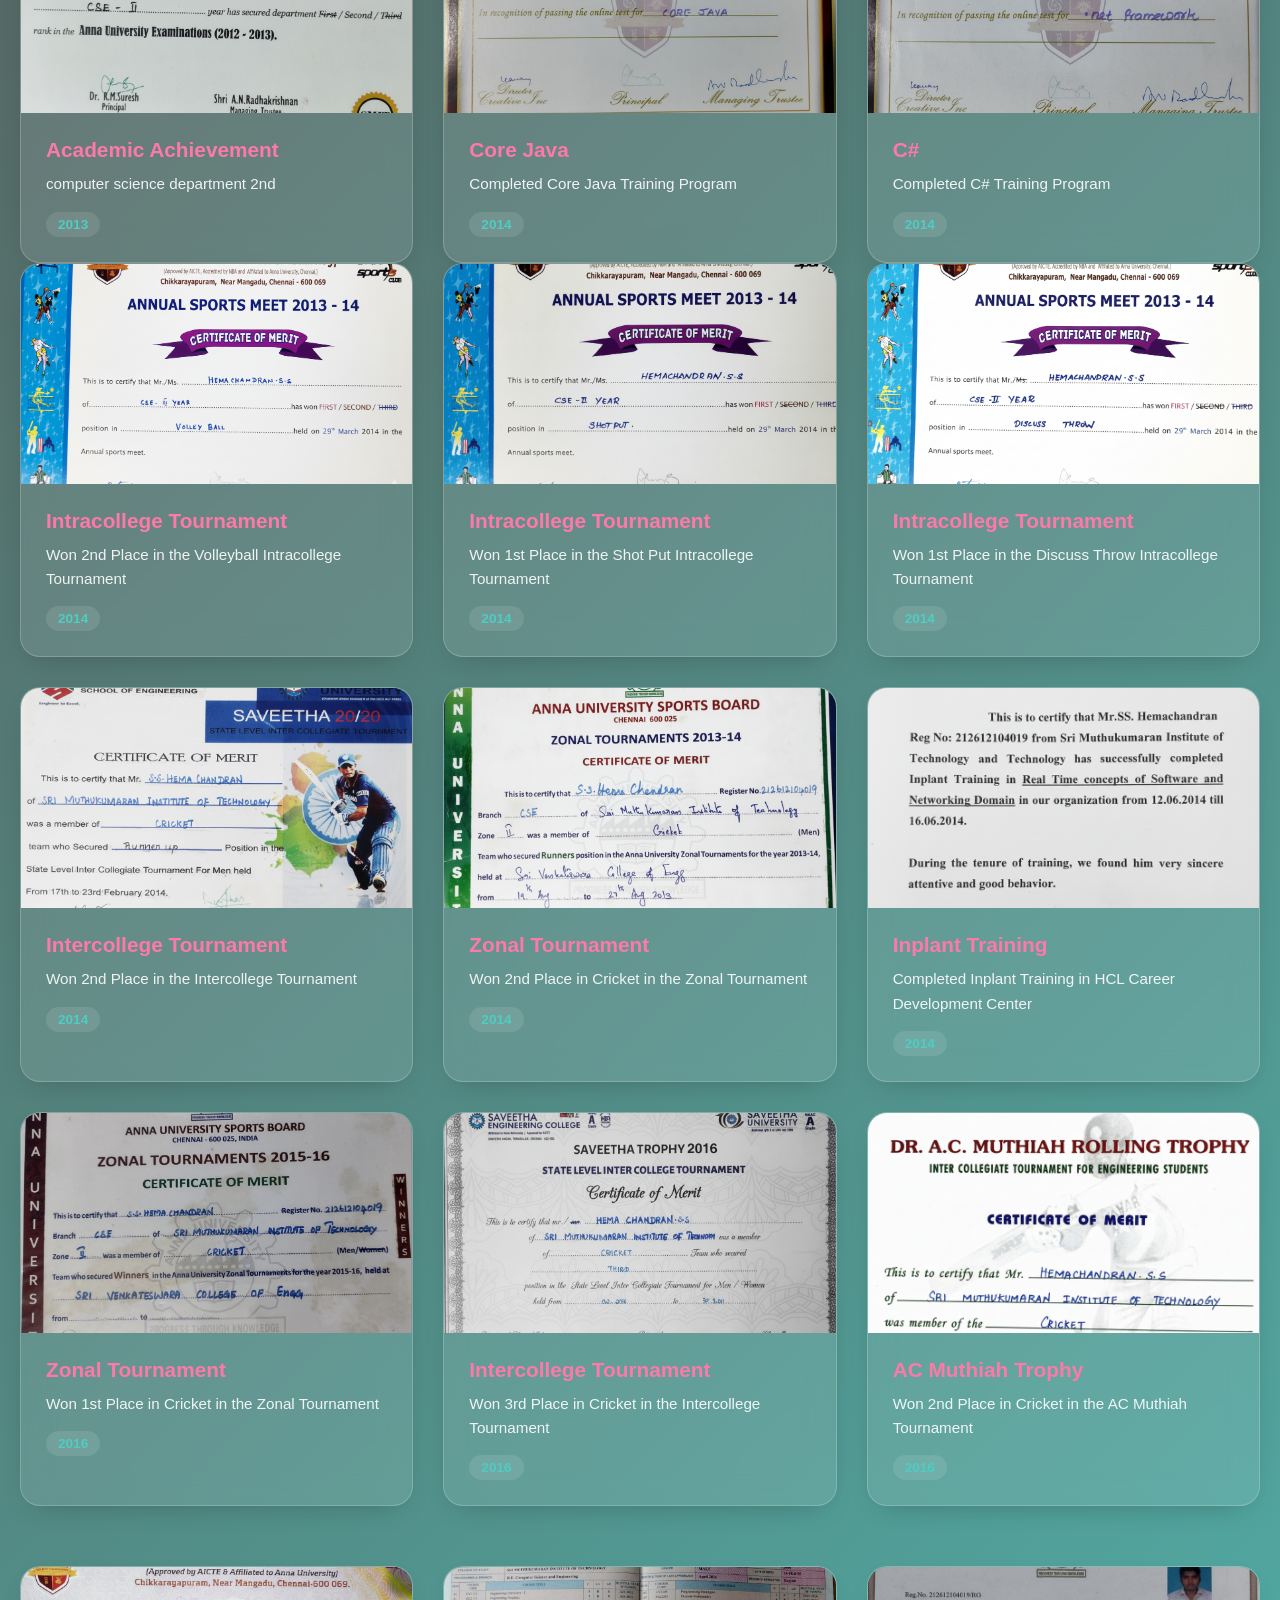
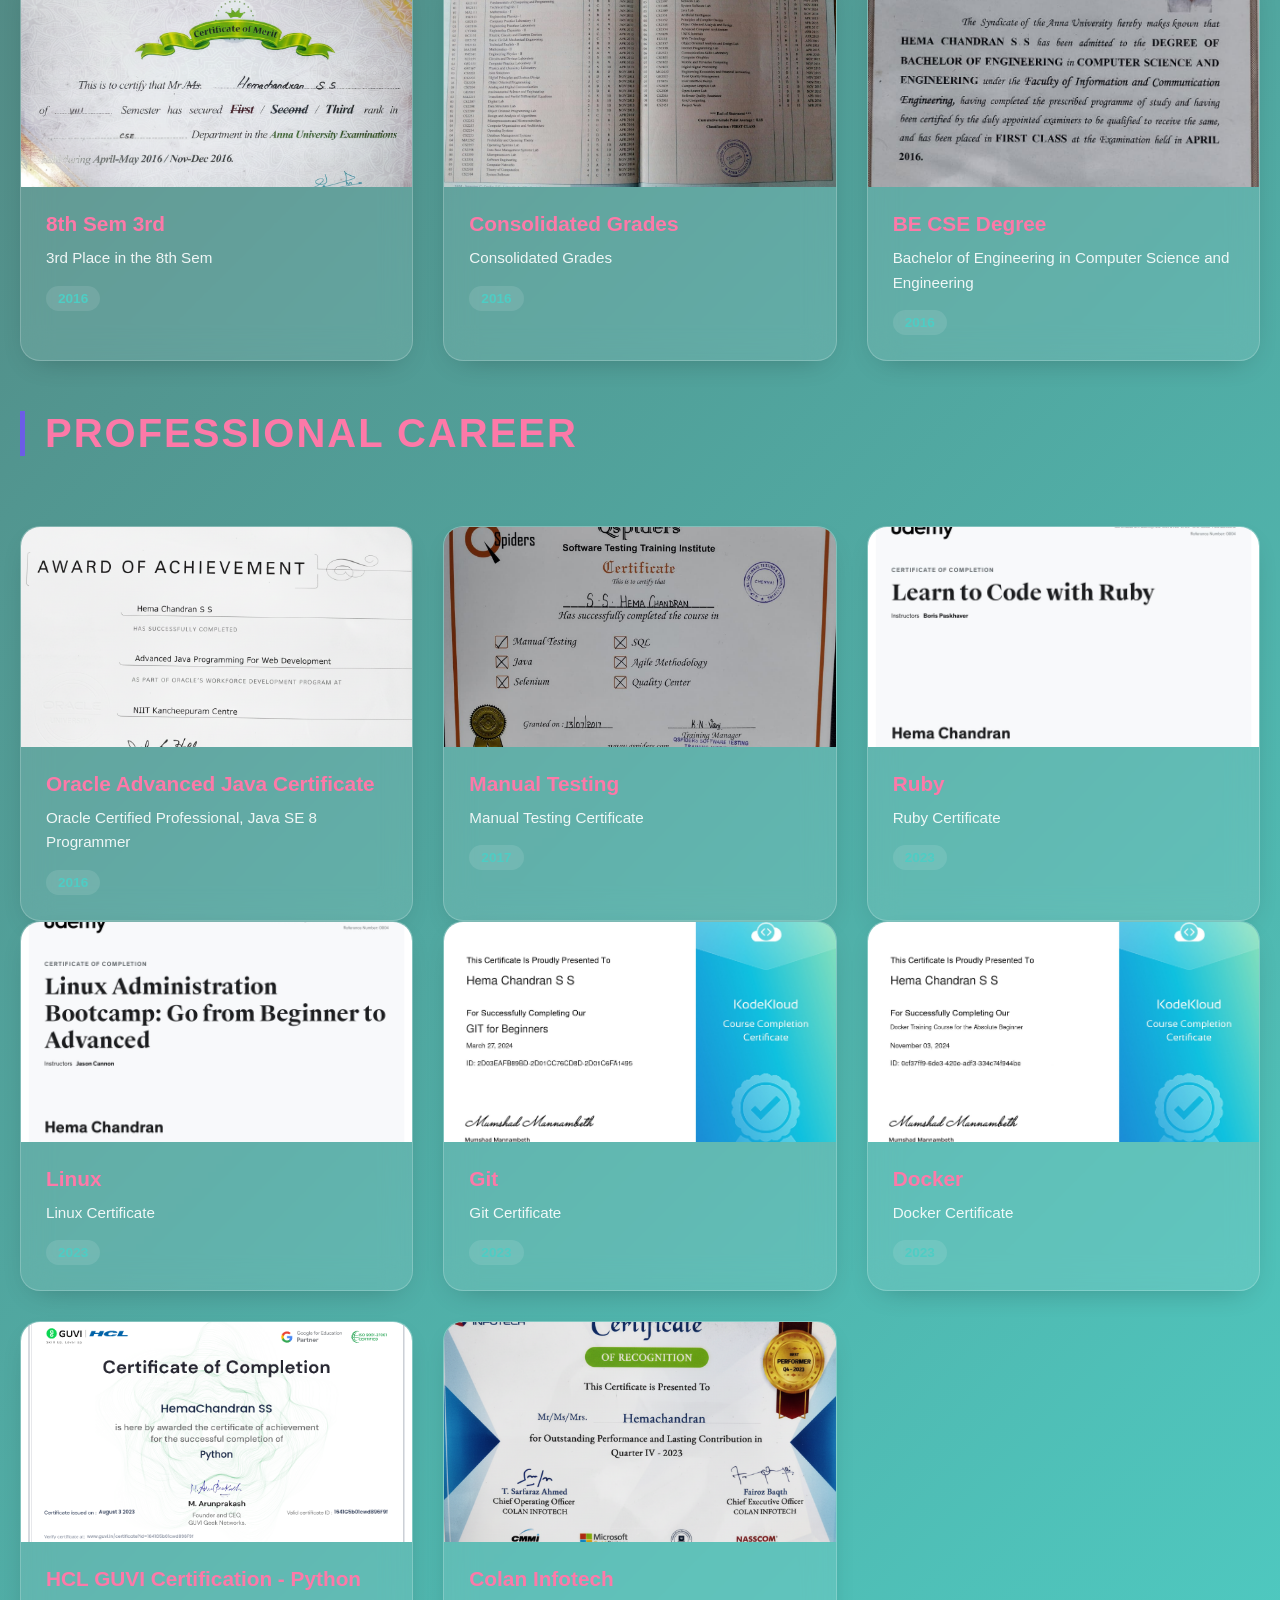
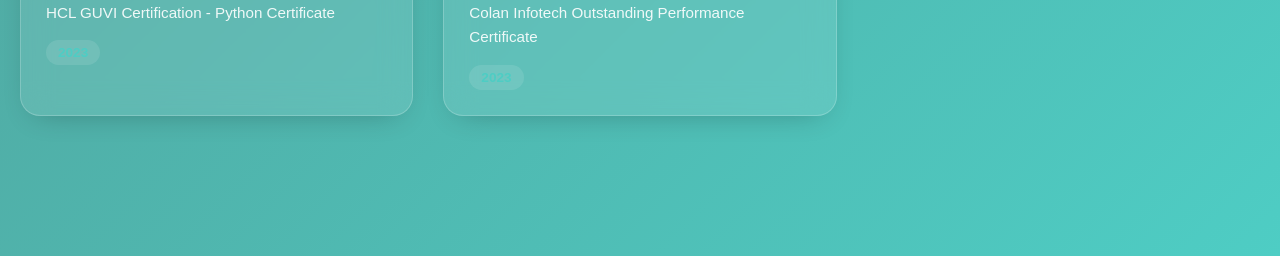
==== commit 8c85f1cf: "changed styling and added linux certificate" ====
--- a/certificates.html
+++ b/certificates.html
@@ -169,7 +169,7 @@
             display: inline-block;
             margin-top: 15px;
             padding: 5px 12px;
-            color: #6c5ce7;
+            color: #4ecdc4;
             background: rgba(255, 255, 255, 0.1);
             border-radius: 15px;
             font-size: 0.85rem;
@@ -721,6 +721,17 @@
 
                 <div class="cert-card">
                     <div class="cert-image-container">
+                        <img src="images/certificates/Linux.jpg" alt="2023 Linux Certificate" />
+                    </div>
+                    <div class="cert-info">
+                        <h3 class="cert-title">Linux</h3>
+                        <p class="cert-desc">Linux Certificate</p>
+                        <span class="cert-date">2023</span>
+                    </div>
+                </div>
+
+                <div class="cert-card">
+                    <div class="cert-image-container">
                         <img src="images/certificates/Git.jpg" alt="2023 Git Certificate" />
                     </div>
                     <div class="cert-info">
@@ -736,8 +747,8 @@
                             alt="2023 Docker for Beginners Certificate" />
                     </div>
                     <div class="cert-info">
-                        <h3 class="cert-title">Docker for Beginners</h3>
-                        <p class="cert-desc">Docker for Beginners Certificate</p>
+                        <h3 class="cert-title">Docker</h3>
+                        <p class="cert-desc">Docker Certificate</p>
                         <span class="cert-date">2023</span>
                     </div>
                 </div>
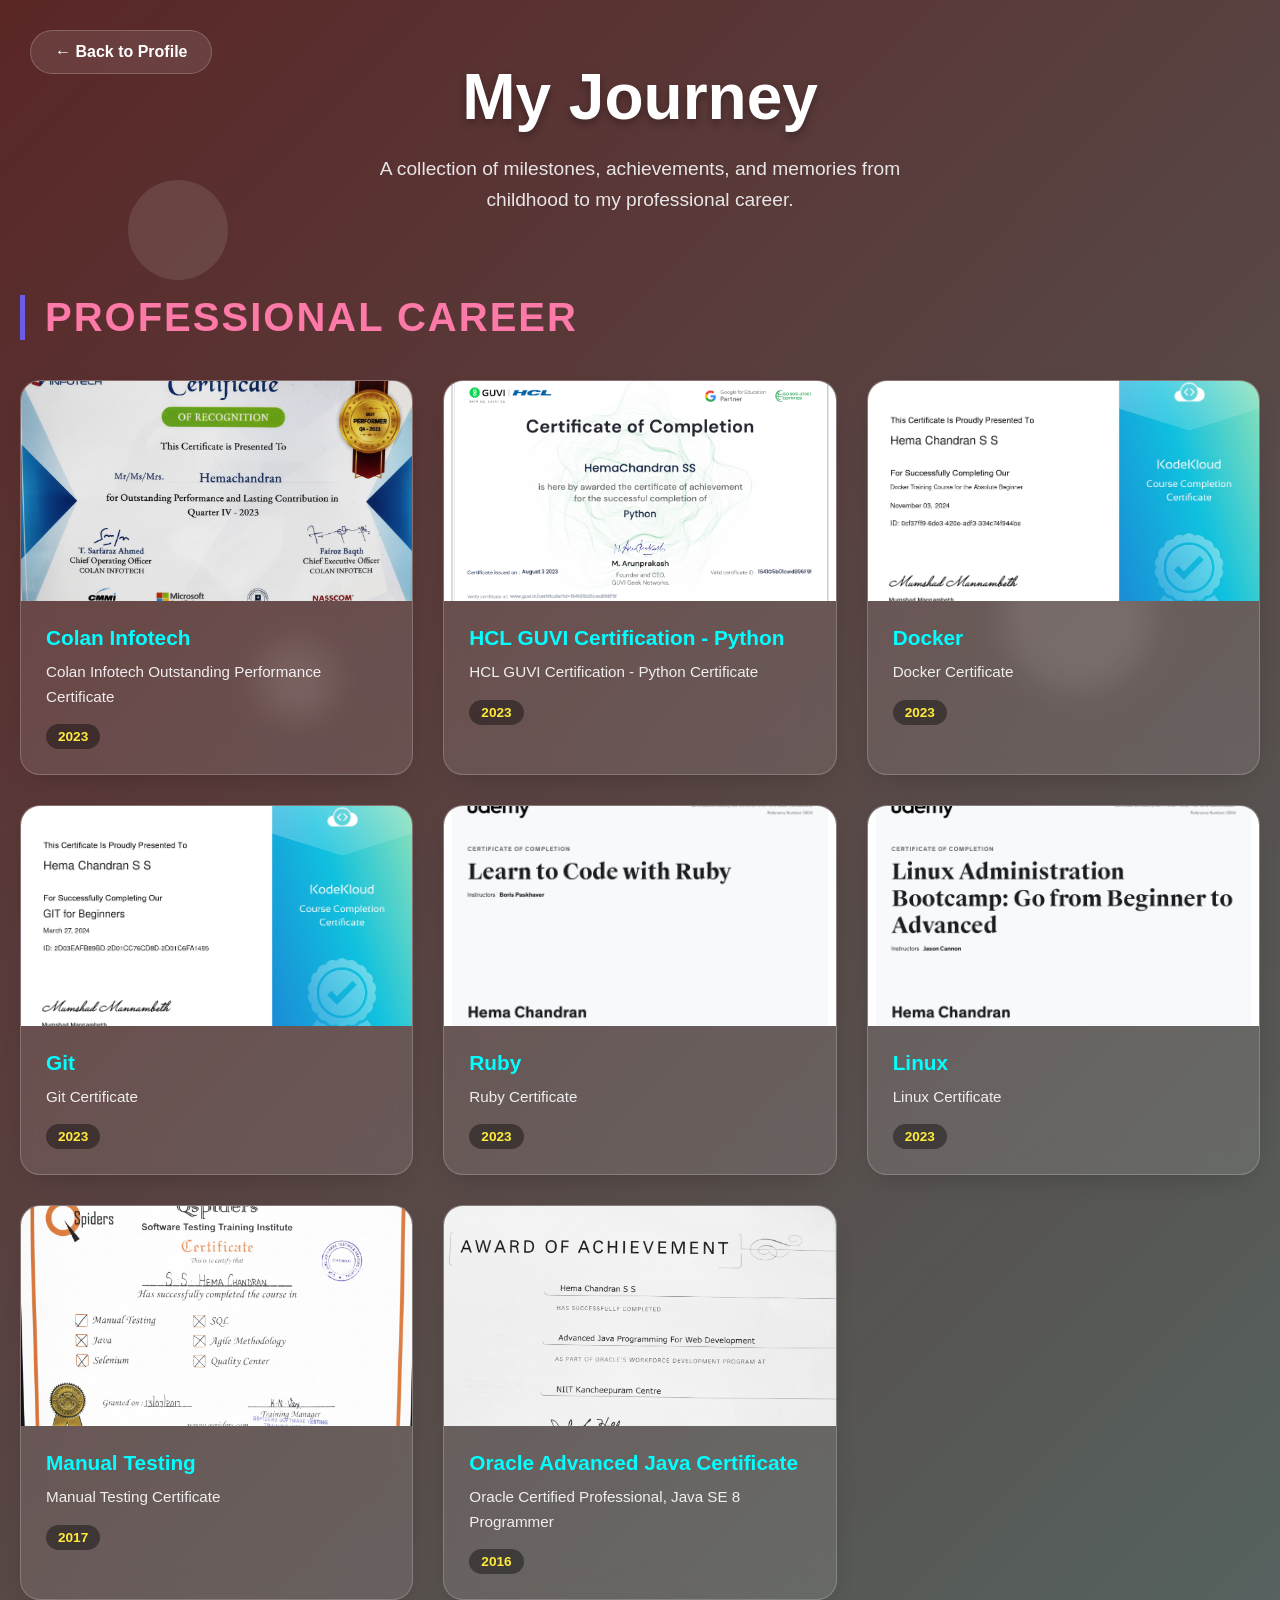
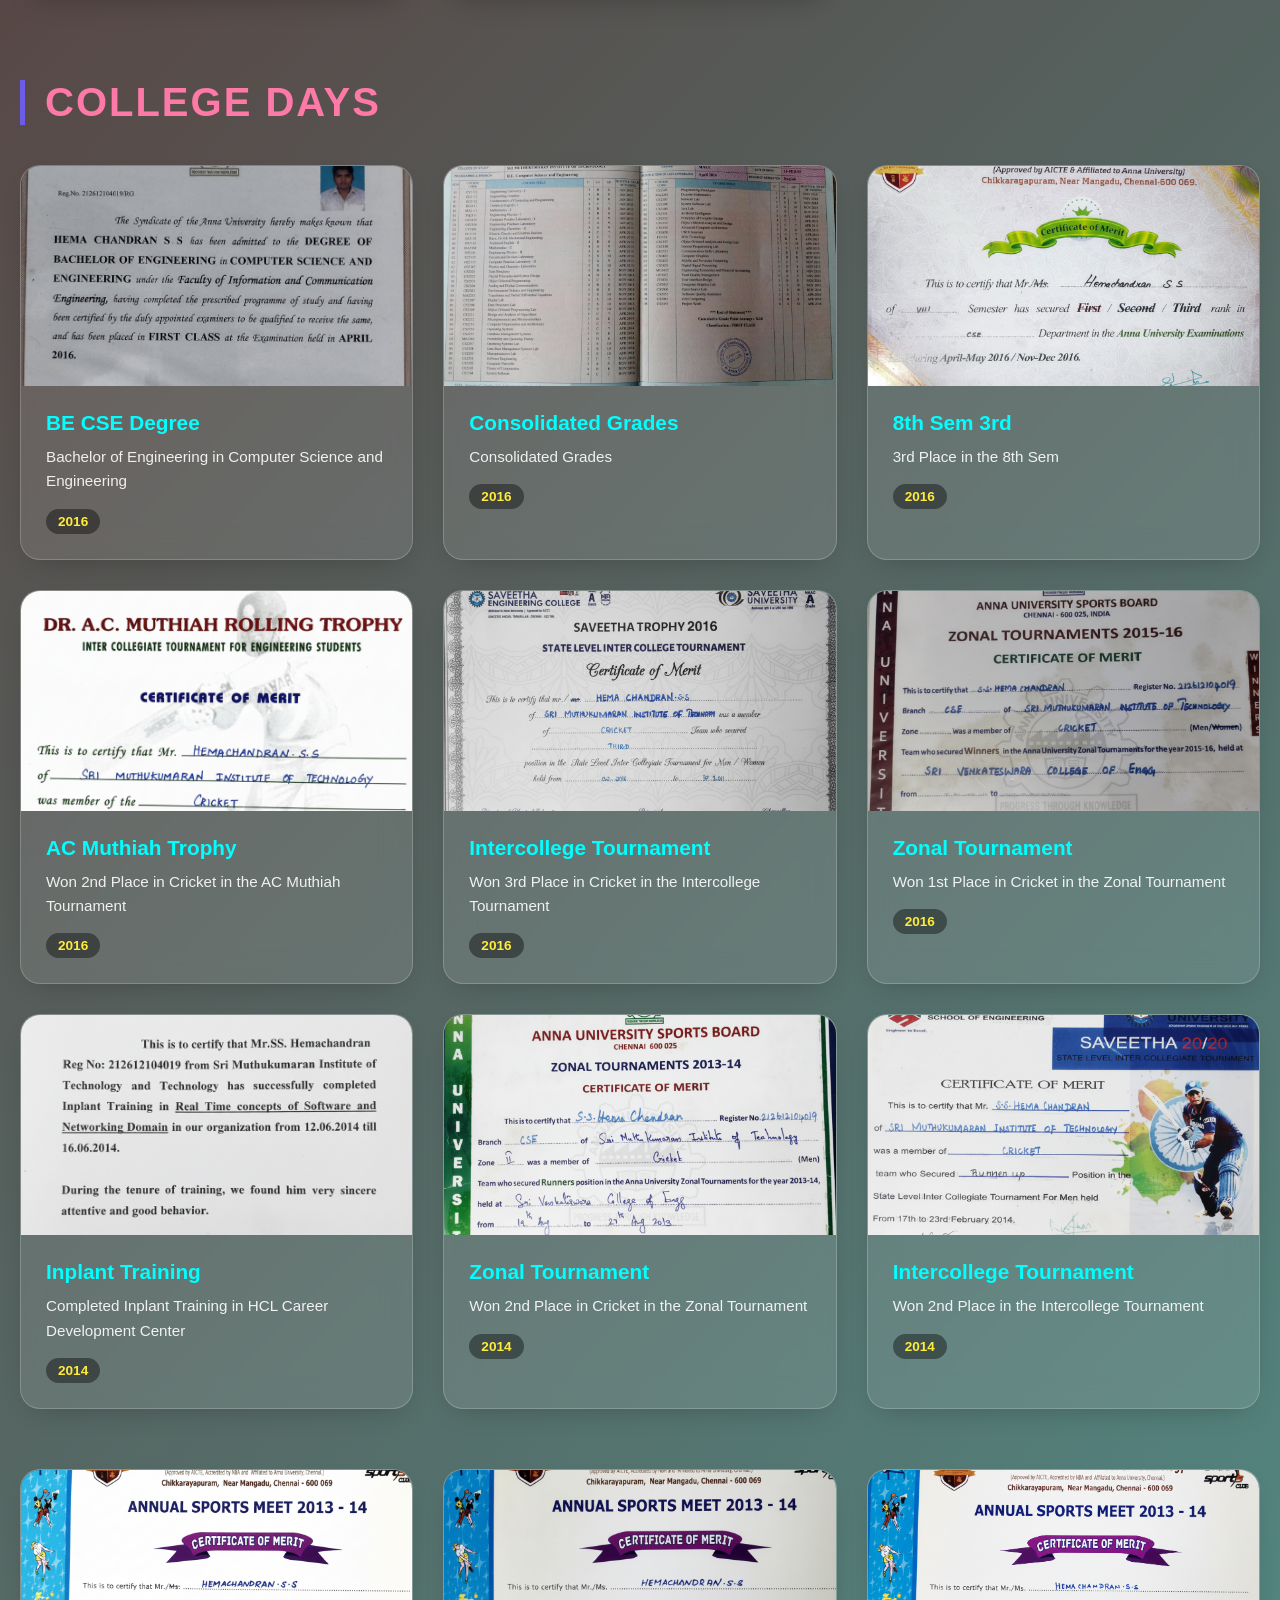
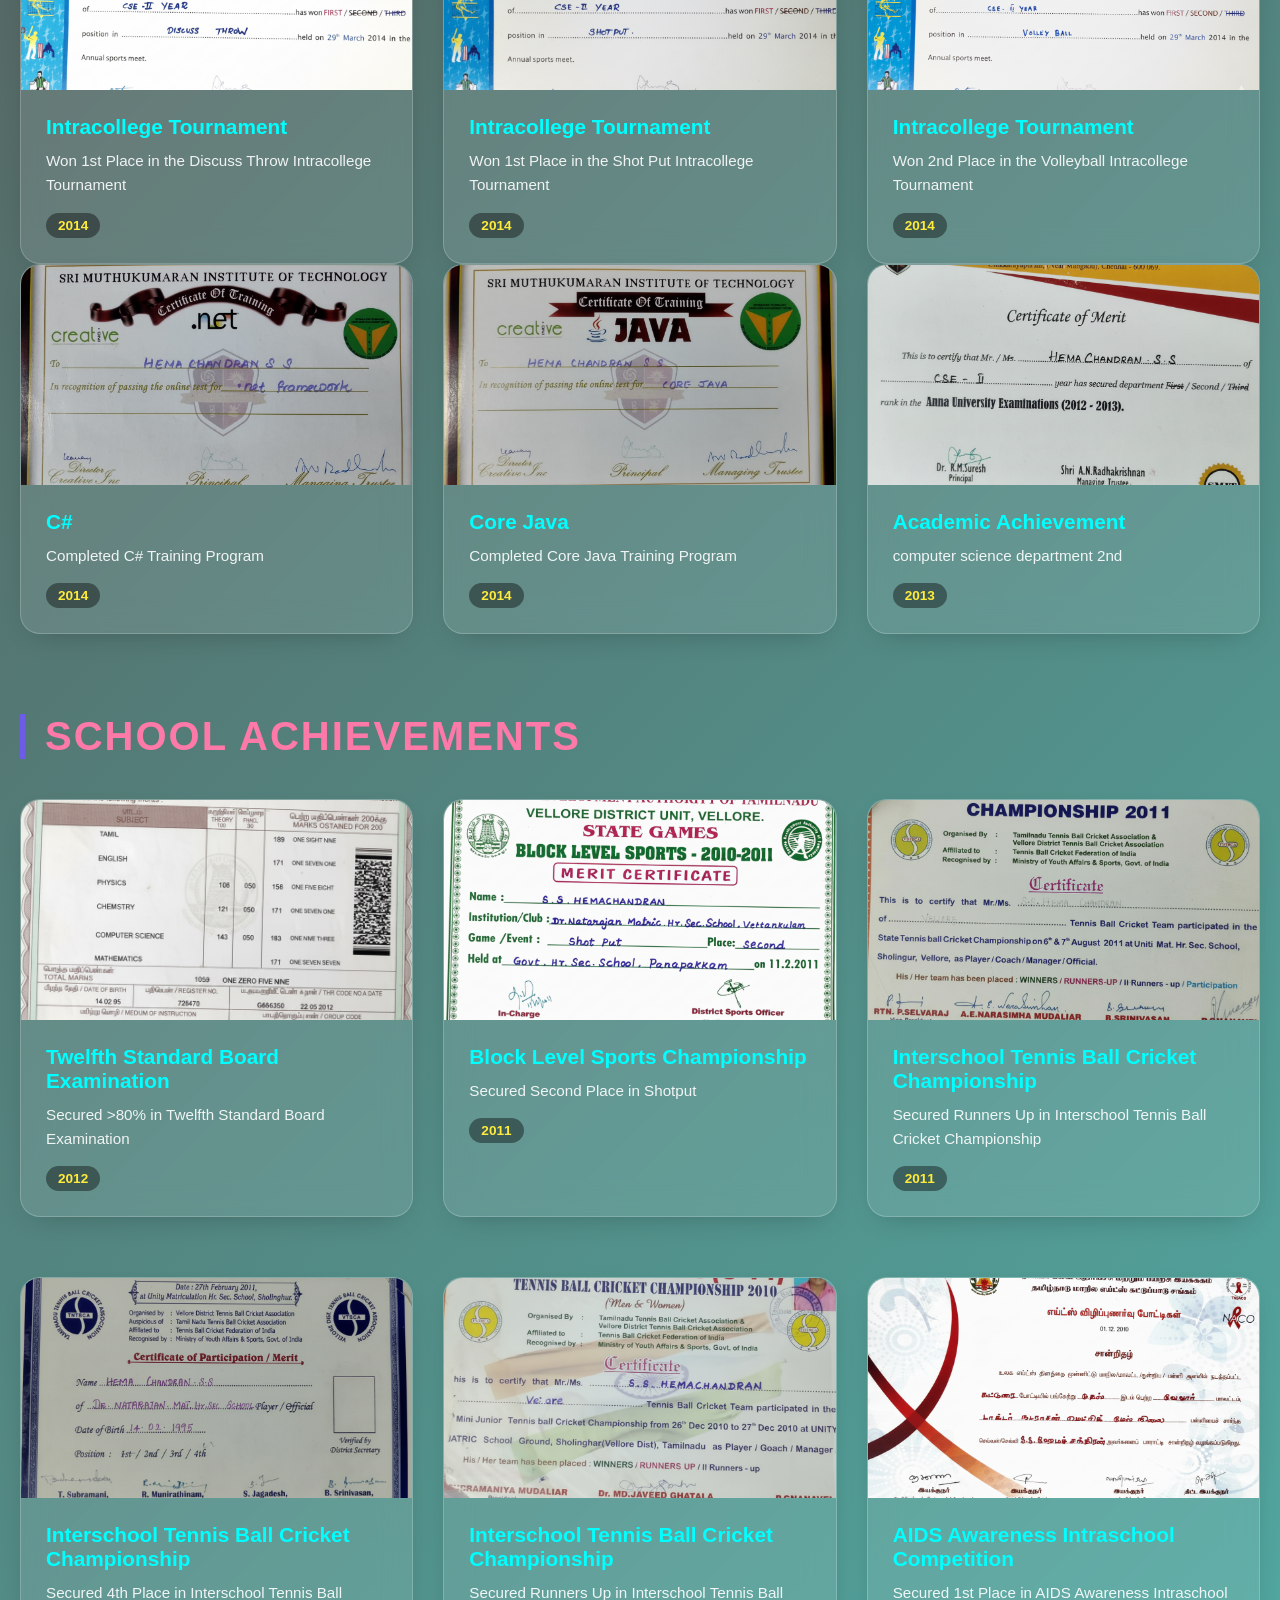
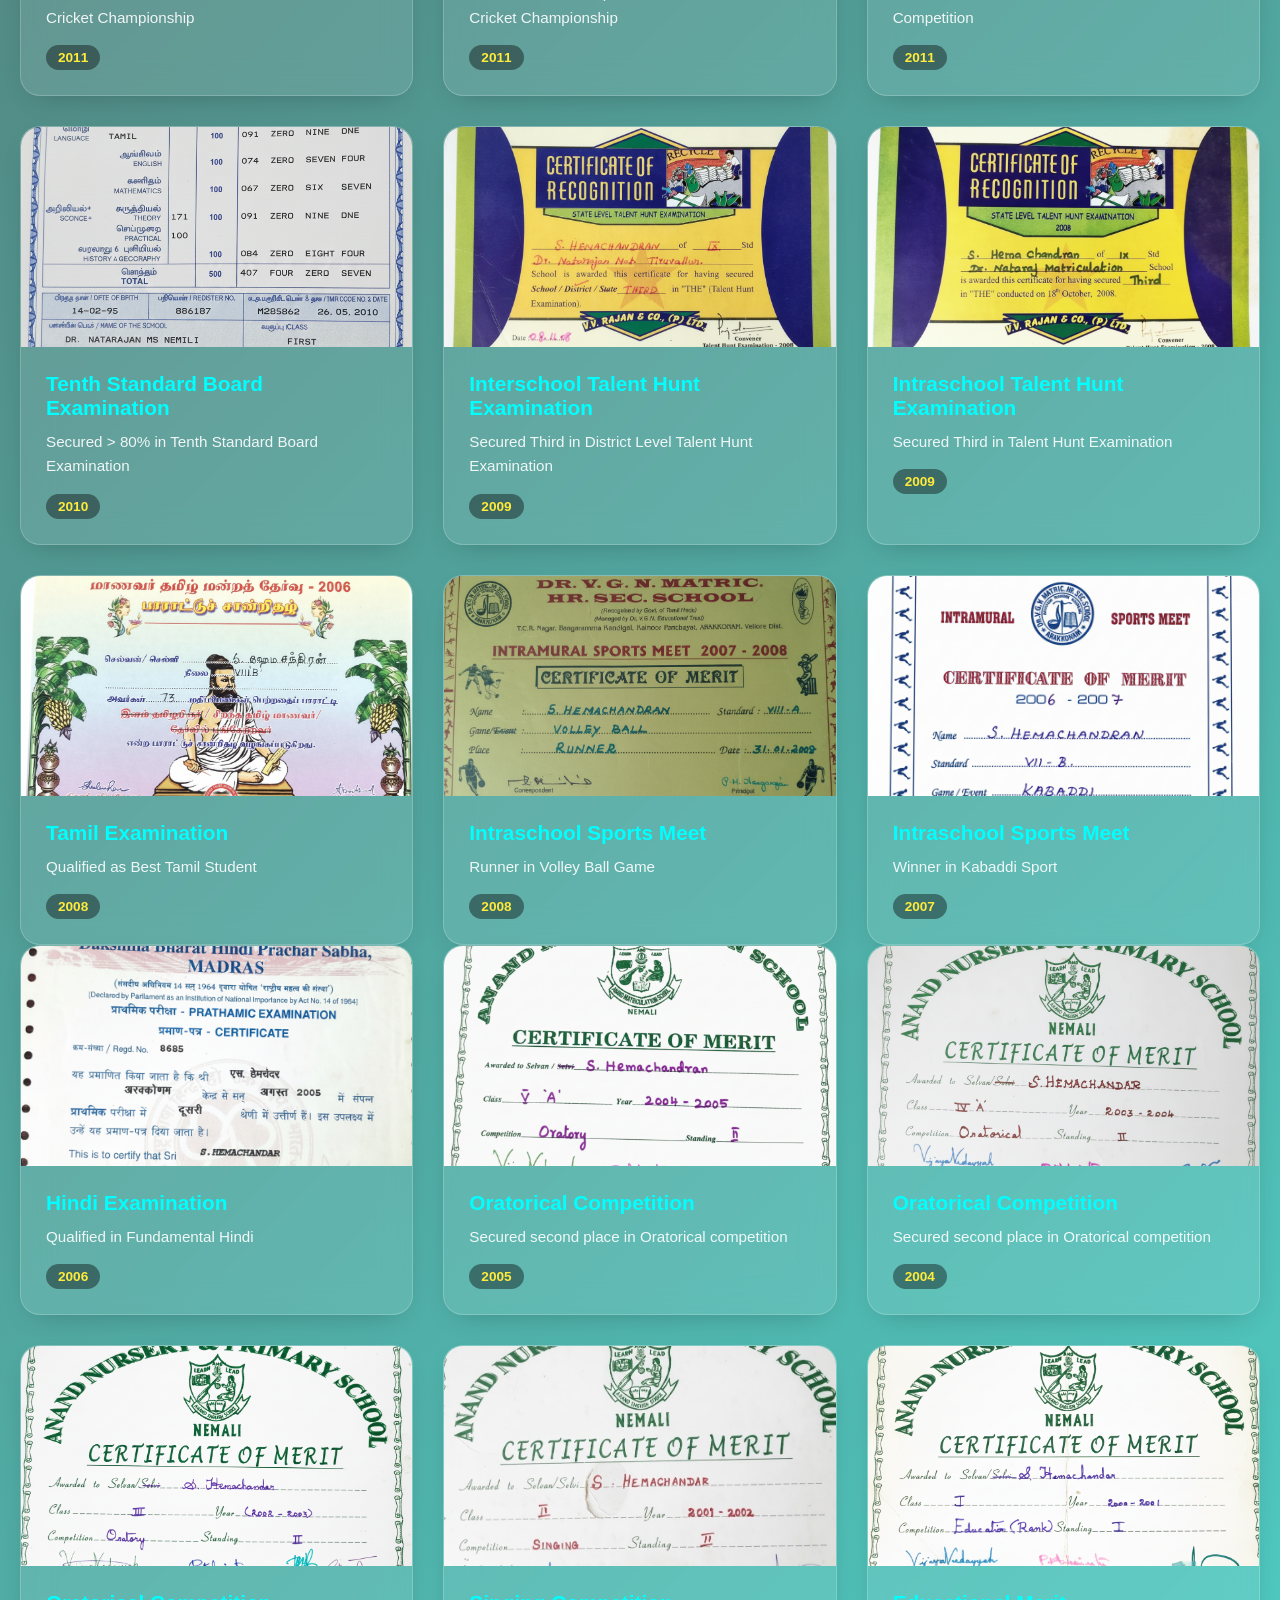
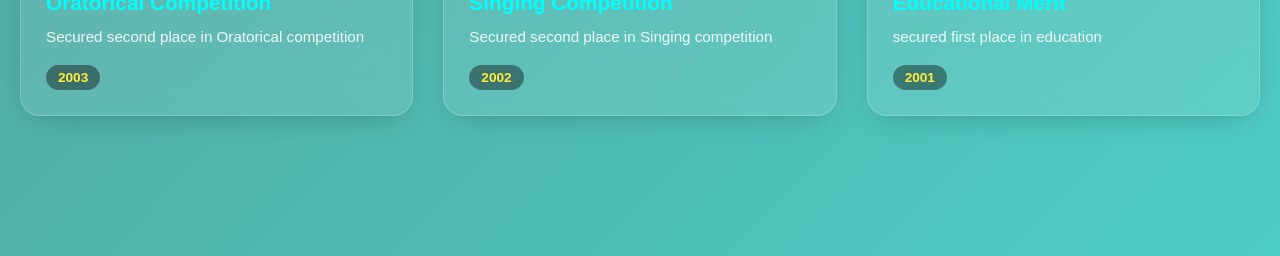
==== commit 93984bad: "reversed the certificates order" ====
--- a/certificates.html
+++ b/certificates.html
@@ -154,7 +154,7 @@
             font-size: 1.3rem;
             font-weight: 600;
             margin-bottom: 10px;
-            color: #fd79a8;
+            color: #00ffff;
             transition: color 0.3s ease;
         }
 
@@ -169,8 +169,8 @@
             display: inline-block;
             margin-top: 15px;
             padding: 5px 12px;
-            color: #4ecdc4;
-            background: rgba(255, 255, 255, 0.1);
+            color: #ffeb3b;
+            background: rgba(0, 0, 0, 0.4);
             border-radius: 15px;
             font-size: 0.85rem;
             font-weight: 600;
@@ -304,6 +304,279 @@
             <p class="subtitle">A collection of milestones, achievements, and memories from childhood to my professional
                 career.</p>
         </header>
+        <!-- Work Section -->
+        <section class="timeline-section work">
+            <h2 class="section-title"><span>Professional Career</span></h2>
+            <div class="cert-grid">
+                <div class="cert-card">
+                    <div class="cert-image-container">
+                        <img src="images/certificates/2023_Colan_Infotech.png"
+                            alt="2023 Colan Infotech Outstanding Performance Certificate" />
+                    </div>
+                    <div class="cert-info">
+                        <h3 class="cert-title">Colan Infotech</h3>
+                        <p class="cert-desc">Colan Infotech Outstanding Performance Certificate</p>
+                        <span class="cert-date">2023</span>
+                    </div>
+                </div>
+                <div class="cert-card">
+                    <div class="cert-image-container">
+                        <img src="images/certificates/HCL GUVI Certification - Python.png"
+                            alt="2023 HCL GUVI Certification - Python Certificate" />
+                    </div>
+                    <div class="cert-info">
+                        <h3 class="cert-title">HCL GUVI Certification - Python</h3>
+                        <p class="cert-desc">HCL GUVI Certification - Python Certificate</p>
+                        <span class="cert-date">2023</span>
+                    </div>
+                </div>
+                <div class="cert-card">
+                    <div class="cert-image-container">
+                        <img src="images/certificates/Docker for Beginners.jpg"
+                            alt="2023 Docker for Beginners Certificate" />
+                    </div>
+                    <div class="cert-info">
+                        <h3 class="cert-title">Docker</h3>
+                        <p class="cert-desc">Docker Certificate</p>
+                        <span class="cert-date">2023</span>
+                    </div>
+                </div>
+                <div class="cert-card">
+                    <div class="cert-image-container">
+                        <img src="images/certificates/Git.jpg" alt="2023 Git Certificate" />
+                    </div>
+                    <div class="cert-info">
+                        <h3 class="cert-title">Git</h3>
+                        <p class="cert-desc">Git Certificate</p>
+                        <span class="cert-date">2023</span>
+                    </div>
+                </div>
+                <div class="cert-card">
+                    <div class="cert-image-container">
+                        <img src="images/certificates/ruby.jpeg" alt="2023 Ruby Certificate" />
+                    </div>
+                    <div class="cert-info">
+                        <h3 class="cert-title">Ruby</h3>
+                        <p class="cert-desc">Ruby Certificate</p>
+                        <span class="cert-date">2023</span>
+                    </div>
+                </div>
+
+                <div class="cert-card">
+                    <div class="cert-image-container">
+                        <img src="images/certificates/Linux.jpg" alt="2023 Linux Certificate" />
+                    </div>
+                    <div class="cert-info">
+                        <h3 class="cert-title">Linux</h3>
+                        <p class="cert-desc">Linux Certificate</p>
+                        <span class="cert-date">2023</span>
+                    </div>
+                </div>
+                <div class="cert-card">
+                    <div class="cert-image-container">
+                        <img src="images/certificates/2017_manual_testing.png" alt="2017 Manual Testing Certificate" />
+                    </div>
+                    <div class="cert-info">
+                        <h3 class="cert-title">Manual Testing</h3>
+                        <p class="cert-desc">Manual Testing Certificate</p>
+                        <span class="cert-date">2017</span>
+                    </div>
+                </div>
+                <div class="cert-card">
+                    <div class="cert-image-container">
+                        <img src="images/certificates/2016_oracle_advanced_java_cert.png"
+                            alt="2016 Oracle Advanced Java Certificate" />
+                    </div>
+                    <div class="cert-info">
+                        <h3 class="cert-title">Oracle Advanced Java Certificate</h3>
+                        <p class="cert-desc">Oracle Certified Professional, Java SE 8 Programmer</p>
+                        <span class="cert-date">2016</span>
+                    </div>
+                </div>
+            </div>
+        </section>
+        <!-- College Section -->
+        <section class="timeline-section college">
+            <h2 class="section-title"><span>College Days</span></h2>
+            <div class="cert-grid">
+                <div class="cert-card">
+                    <div class="cert-image-container">
+                        <img src="images/certificates/2016_BE-CSE_degree.jpeg" alt="2016 BE CSE degree certificate" />
+                    </div>
+                    <div class="cert-info">
+                        <h3 class="cert-title">BE CSE Degree</h3>
+                        <p class="cert-desc">Bachelor of Engineering in Computer Science and Engineering</p>
+                        <span class="cert-date">2016</span>
+                    </div>
+                </div>
+
+                <div class="cert-card">
+                    <div class="cert-image-container">
+                        <img src="images/certificates/2016_consolidated_grades.jpeg"
+                            alt="2016 consolidated grades certificate" />
+                    </div>
+                    <div class="cert-info">
+                        <h3 class="cert-title">Consolidated Grades</h3>
+                        <p class="cert-desc">Consolidated Grades</p>
+                        <span class="cert-date">2016</span>
+                    </div>
+                </div>
+
+                <div class="cert-card">
+                    <div class="cert-image-container">
+                        <img src="images/certificates/2016_8th_sem_3rd.png" alt="2016 8th sem 3rd certificate" />
+                    </div>
+                    <div class="cert-info">
+                        <h3 class="cert-title">8th Sem 3rd</h3>
+                        <p class="cert-desc">3rd Place in the 8th Sem</p>
+                        <span class="cert-date">2016</span>
+                    </div>
+                </div>
+
+                <div class="cert-card">
+                    <div class="cert-image-container">
+                        <img src="images/certificates/2016_ac-muthaiai_trophy.png"
+                            alt="2016 AC Muthiah tournament certificate" />
+                    </div>
+                    <div class="cert-info">
+                        <h3 class="cert-title">AC Muthiah Trophy</h3>
+                        <p class="cert-desc">Won 2nd Place in Cricket in the AC Muthiah Tournament</p>
+                        <span class="cert-date">2016</span>
+                    </div>
+                </div>
+
+                <div class="cert-card">
+                    <div class="cert-image-container">
+                        <img src="images/certificates/2016_intercollege_tournament.png"
+                            alt="2016 Saveetha intercollege tournament certificate" />
+                    </div>
+                    <div class="cert-info">
+                        <h3 class="cert-title">Intercollege Tournament</h3>
+                        <p class="cert-desc">Won 3rd Place in Cricket in the Intercollege Tournament</p>
+                        <span class="cert-date">2016</span>
+                    </div>
+                </div>
+
+                <div class="cert-card">
+                    <div class="cert-image-container">
+                        <img src="images/certificates/2016_zonal_tournament.png"
+                            alt="2016 zonal tournament certificate" />
+                    </div>
+                    <div class="cert-info">
+                        <h3 class="cert-title">Zonal Tournament</h3>
+                        <p class="cert-desc">Won 1st Place in Cricket in the Zonal Tournament</p>
+                        <span class="cert-date">2016</span>
+                    </div>
+                </div>
+
+                <div class="cert-card">
+                    <div class="cert-image-container">
+                        <img src="images/certificates/2014_inplant-training.png"
+                            alt="2014 inplant training certificate" />
+                    </div>
+                    <div class="cert-info">
+                        <h3 class="cert-title">Inplant Training</h3>
+                        <p class="cert-desc">Completed Inplant Training in HCL Career Development Center</p>
+                        <span class="cert-date">2014</span>
+                    </div>
+                </div>
+
+                <div class="cert-card">
+                    <div class="cert-image-container">
+                        <img src="images/certificates/2014_zonal_tournament.png"
+                            alt="2014 zonal tournament certificate" />
+                    </div>
+                    <div class="cert-info">
+                        <h3 class="cert-title">Zonal Tournament</h3>
+                        <p class="cert-desc">Won 2nd Place in Cricket in the Zonal Tournament</p>
+                        <span class="cert-date">2014</span>
+                    </div>
+                </div>
+
+                <div class="cert-card">
+                    <div class="cert-image-container">
+                        <img src="images/certificates/2014_intercollege_tournament.png"
+                            alt="2014 intercollege tournament certificate" />
+                    </div>
+                    <div class="cert-info">
+                        <h3 class="cert-title">Intercollege Tournament</h3>
+                        <p class="cert-desc">Won 2nd Place in the Intercollege Tournament</p>
+                        <span class="cert-date">2014</span>
+                    </div>
+                </div>
+
+                <div class="cert-card">
+                    <div class="cert-image-container">
+                        <img src="images/certificates/2014_intracollege_tournament_discuss_throw.png"
+                            alt="2014 intracollege tournament discuss throw certificate" />
+                    </div>
+                    <div class="cert-info">
+                        <h3 class="cert-title">Intracollege Tournament</h3>
+                        <p class="cert-desc">Won 1st Place in the Discuss Throw Intracollege Tournament</p>
+                        <span class="cert-date">2014</span>
+                    </div>
+                </div>
+
+                <div class="cert-card">
+                    <div class="cert-image-container">
+                        <img src="images/certificates/2014_intracollege_tournament_shot_put.png"
+                            alt="2014 intracollege tournament shot put certificate" />
+                    </div>
+                    <div class="cert-info">
+                        <h3 class="cert-title">Intracollege Tournament</h3>
+                        <p class="cert-desc">Won 1st Place in the Shot Put Intracollege Tournament</p>
+                        <span class="cert-date">2014</span>
+                    </div>
+                </div>
+
+                <div class="cert-card">
+                    <div class="cert-image-container">
+                        <img src="images/certificates/2014_intracollege_tournament.png"
+                            alt="2014 intracollege tournament certificate" />
+                    </div>
+                    <div class="cert-info">
+                        <h3 class="cert-title">Intracollege Tournament</h3>
+                        <p class="cert-desc">Won 2nd Place in the Volleyball Intracollege Tournament</p>
+                        <span class="cert-date">2014</span>
+                    </div>
+                </div>
+
+                <div class="cert-card">
+                    <div class="cert-image-container">
+                        <img src="images/certificates/2014_c_sharp.jpeg" alt="2014 c sharp certificate" />
+                    </div>
+                    <div class="cert-info">
+                        <h3 class="cert-title">C#</h3>
+                        <p class="cert-desc">Completed C# Training Program</p>
+                        <span class="cert-date">2014</span>
+                    </div>
+                </div>
+
+                <div class="cert-card">
+                    <div class="cert-image-container">
+                        <img src="images/certificates/2014_core_java_certificate.jpeg"
+                            alt="2014 core java certificate" />
+                    </div>
+                    <div class="cert-info">
+                        <h3 class="cert-title">Core Java</h3>
+                        <p class="cert-desc">Completed Core Java Training Program</p>
+                        <span class="cert-date">2014</span>
+                    </div>
+                </div>
+
+                <div class="cert-card">
+                    <div class="cert-image-container">
+                        <img src="images/certificates/2013_education.png" alt="2013 education certificate" />
+                    </div>
+                    <div class="cert-info">
+                        <h3 class="cert-title">Academic Achievement</h3>
+                        <p class="cert-desc">computer science department 2nd</p>
+                        <span class="cert-date">2013</span>
+                    </div>
+                </div>
+
+            </div>
+        </section>
 
         <!-- Childhood Section -->
         <section class="timeline-section childhood">
@@ -312,6 +585,194 @@
                 <!-- Placeholder Item 1 -->
                 <div class="cert-card">
                     <div class="cert-image-container">
+                        <img src="images/certificates/12th_standard.png" alt="12th standard certificate" />
+                    </div>
+                    <div class="cert-info">
+                        <h3 class="cert-title">Twelfth Standard Board Examination</h3>
+                        <p class="cert-desc">Secured >80% in Twelfth Standard Board Examination</p>
+                        <span class="cert-date">2012</span>
+                    </div>
+                </div>
+
+                <div class="cert-card">
+                    <div class="cert-image-container">
+                        <img src="images/certificates/11th_standard04.png" alt="11th standard certificate" />
+                    </div>
+                    <div class="cert-info">
+                        <h3 class="cert-title">Block Level Sports Championship</h3>
+                        <p class="cert-desc">Secured Second Place in Shotput</p>
+                        <span class="cert-date">2011</span>
+                    </div>
+                </div>
+
+                <div class="cert-card">
+                    <div class="cert-image-container">
+                        <img src="images/certificates/11th_standard03.png" alt="11th standard certificate" />
+                    </div>
+                    <div class="cert-info">
+                        <h3 class="cert-title">Interschool Tennis Ball Cricket Championship</h3>
+                        <p class="cert-desc">Secured Runners Up in Interschool Tennis Ball Cricket Championship</p>
+                        <span class="cert-date">2011</span>
+                    </div>
+                </div>
+
+                <div class="cert-card">
+                    <div class="cert-image-container">
+                        <img src="images/certificates/11th_standard02.png" alt="12th standard certificate" />
+                    </div>
+                    <div class="cert-info">
+                        <h3 class="cert-title">Interschool Tennis Ball Cricket Championship</h3>
+                        <p class="cert-desc">Secured 4th Place in Interschool Tennis Ball Cricket Championship</p>
+                        <span class="cert-date">2011</span>
+                    </div>
+                </div>
+
+                <div class="cert-card">
+                    <div class="cert-image-container">
+                        <img src="images/certificates/11th_standard01.png" alt="11th standard certificate" />
+                    </div>
+                    <div class="cert-info">
+                        <h3 class="cert-title">Interschool Tennis Ball Cricket Championship</h3>
+                        <p class="cert-desc">Secured Runners Up in Interschool Tennis Ball Cricket Championship</p>
+                        <span class="cert-date">2011</span>
+                    </div>
+                </div>
+
+                <div class="cert-card">
+                    <div class="cert-image-container">
+                        <img src="images/certificates/11th_standard.png" alt="11th standard certificate" />
+                    </div>
+                    <div class="cert-info">
+                        <h3 class="cert-title">AIDS Awareness Intraschool Competition</h3>
+                        <p class="cert-desc">Secured 1st Place in AIDS Awareness Intraschool Competition</p>
+                        <span class="cert-date">2011</span>
+                    </div>
+                </div>
+
+                <div class="cert-card">
+                    <div class="cert-image-container">
+                        <img src="images/certificates/10th_standard.png" alt="10th standard certificate" />
+                    </div>
+                    <div class="cert-info">
+                        <h3 class="cert-title">Tenth Standard Board Examination</h3>
+                        <p class="cert-desc">Secured > 80% in Tenth Standard Board Examination</p>
+                        <span class="cert-date">2010</span>
+                    </div>
+                </div>
+
+                <div class="cert-card">
+                    <div class="cert-image-container">
+                        <img src="images/certificates/9th_standard01.png" alt="9th standard certificate" />
+                    </div>
+                    <div class="cert-info">
+                        <h3 class="cert-title">Interschool Talent Hunt Examination</h3>
+                        <p class="cert-desc">Secured Third in District Level Talent Hunt Examination</p>
+                        <span class="cert-date">2009</span>
+                    </div>
+                </div>
+
+                <div class="cert-card">
+                    <div class="cert-image-container">
+                        <img src="images/certificates/9th_standard.png" alt="9th standard certificate" />
+                    </div>
+                    <div class="cert-info">
+                        <h3 class="cert-title">Intraschool Talent Hunt Examination</h3>
+                        <p class="cert-desc">Secured Third in Talent Hunt Examination</p>
+                        <span class="cert-date">2009</span>
+                    </div>
+                </div>
+
+                <div class="cert-card">
+                    <div class="cert-image-container">
+                        <img src="images/certificates/8th_standard01.png"
+                            alt="8th standard best tamil student certificate" />
+                    </div>
+                    <div class="cert-info">
+                        <h3 class="cert-title">Tamil Examination</h3>
+                        <p class="cert-desc">Qualified as Best Tamil Student</p>
+                        <span class="cert-date">2008</span>
+                    </div>
+                </div>
+
+                <div class="cert-card">
+                    <div class="cert-image-container">
+                        <img src="images/certificates/8th_standard.png" alt="8th standard certificate" />
+                    </div>
+                    <div class="cert-info">
+                        <h3 class="cert-title">Intraschool Sports Meet</h3>
+                        <p class="cert-desc">Runner in Volley Ball Game</p>
+                        <span class="cert-date">2008</span>
+                    </div>
+                </div>
+
+                <div class="cert-card">
+                    <div class="cert-image-container">
+                        <img src="images/certificates/7th_standard.png" alt="7th standard certificate" />
+                    </div>
+                    <div class="cert-info">
+                        <h3 class="cert-title">Intraschool Sports Meet</h3>
+                        <p class="cert-desc">Winner in Kabaddi Sport</p>
+                        <span class="cert-date">2007</span>
+                    </div>
+                </div>
+
+                <div class="cert-card">
+                    <div class="cert-image-container">
+                        <img src="images/certificates/6th_standard.png" alt="6th standard certificate" />
+                    </div>
+                    <div class="cert-info">
+                        <h3 class="cert-title">Hindi Examination</h3>
+                        <p class="cert-desc">Qualified in Fundamental Hindi</p>
+                        <span class="cert-date">2006</span>
+                    </div>
+                </div>
+
+                <div class="cert-card">
+                    <div class="cert-image-container">
+                        <img src="images/certificates/5th_standard.png" alt="5th standard certificate" />
+                    </div>
+                    <div class="cert-info">
+                        <h3 class="cert-title">Oratorical Competition</h3>
+                        <p class="cert-desc">Secured second place in Oratorical competition</p>
+                        <span class="cert-date">2005</span>
+                    </div>
+                </div>
+
+                <div class="cert-card">
+                    <div class="cert-image-container">
+                        <img src="images/certificates/4th_standard.png" alt="4th standard certificate" />
+                    </div>
+                    <div class="cert-info">
+                        <h3 class="cert-title">Oratorical Competition</h3>
+                        <p class="cert-desc">Secured second place in Oratorical competition</p>
+                        <span class="cert-date">2004</span>
+                    </div>
+                </div>
+
+                <div class="cert-card">
+                    <div class="cert-image-container">
+                        <img src="images/certificates/3rd_standard.png" alt="3rd standard certificate" />
+                    </div>
+                    <div class="cert-info">
+                        <h3 class="cert-title">Oratorical Competition</h3>
+                        <p class="cert-desc">Secured second place in Oratorical competition</p>
+                        <span class="cert-date">2003</span>
+                    </div>
+                </div>
+
+                <div class="cert-card">
+                    <div class="cert-image-container">
+                        <img src="images/certificates/2nd_standard.jpg" alt="2nd standard certificate" />
+                    </div>
+                    <div class="cert-info">
+                        <h3 class="cert-title">Singing Competition</h3>
+                        <p class="cert-desc">Secured second place in Singing competition</p>
+                        <span class="cert-date">2002</span>
+                    </div>
+                </div>
+
+                <div class="cert-card">
+                    <div class="cert-image-container">
                         <img src="images/certificates/1st_standard.png" alt="1st standard certificate" />
                     </div>
                     <div class="cert-info">
@@ -320,465 +781,8 @@
                         <span class="cert-date">2001</span>
                     </div>
                 </div>
-                <!-- Placeholder Item 2 -->
-                <div class="cert-card">
-                    <div class="cert-image-container">
-                        <img src="images/certificates/2nd_standard.jpg" alt="2nd standard certificate" />
-                    </div>
-                    <div class="cert-info">
-                        <h3 class="cert-title">Singing Competition</h3>
-                        <p class="cert-desc">Secured second place in Singing competition</p>
-                        <span class="cert-date">2002</span>
-                    </div>
-                </div>
-                <!-- Placeholder Item 3 -->
-                <div class="cert-card">
-                    <div class="cert-image-container">
-                        <img src="images/certificates/3rd_standard.png" alt="3rd standard certificate" />
-                    </div>
-                    <div class="cert-info">
-                        <h3 class="cert-title">Oratorical Competition</h3>
-                        <p class="cert-desc">Secured second place in Oratorical competition</p>
-                        <span class="cert-date">2003</span>
-                    </div>
-                </div>
-                <!-- Placeholder Item 4 -->
-                <div class="cert-card">
-                    <div class="cert-image-container">
-                        <img src="images/certificates/4th_standard.png" alt="4th standard certificate" />
-                    </div>
-                    <div class="cert-info">
-                        <h3 class="cert-title">Oratorical Competition</h3>
-                        <p class="cert-desc">Secured second place in Oratorical competition</p>
-                        <span class="cert-date">2004</span>
-                    </div>
-                </div>
-                <!-- Placeholder Item 5 -->
-                <div class="cert-card">
-                    <div class="cert-image-container">
-                        <img src="images/certificates/5th_standard.png" alt="5th standard certificate" />
-                    </div>
-                    <div class="cert-info">
-                        <h3 class="cert-title">Oratorical Competition</h3>
-                        <p class="cert-desc">Secured second place in Oratorical competition</p>
-                        <span class="cert-date">2005</span>
-                    </div>
-                </div>
-                <!-- Placeholder Item 6 -->
-                <div class="cert-card">
-                    <div class="cert-image-container">
-                        <img src="images/certificates/6th_standard.png" alt="6th standard certificate" />
-                    </div>
-                    <div class="cert-info">
-                        <h3 class="cert-title">Hindi Examination</h3>
-                        <p class="cert-desc">Qualified in Fundamental Hindi</p>
-                        <span class="cert-date">2006</span>
-                    </div>
-                </div>
-                <!-- Placeholder Item 7 -->
-                <div class="cert-card">
-                    <div class="cert-image-container">
-                        <img src="images/certificates/7th_standard.png" alt="7th standard certificate" />
-                    </div>
-                    <div class="cert-info">
-                        <h3 class="cert-title">Intraschool Sports Meet</h3>
-                        <p class="cert-desc">Winner in Kabaddi Sport</p>
-                        <span class="cert-date">2007</span>
-                    </div>
-                </div>
-                <!-- Placeholder Item 8 -->
-                <div class="cert-card">
-                    <div class="cert-image-container">
-                        <img src="images/certificates/8th_standard.png" alt="8th standard certificate" />
-                    </div>
-                    <div class="cert-info">
-                        <h3 class="cert-title">Intraschool Sports Meet</h3>
-                        <p class="cert-desc">Runner in Volley Ball Game</p>
-                        <span class="cert-date">2008</span>
-                    </div>
-                </div>
-                <!-- Placeholder Item 9 -->
-                <div class="cert-card">
-                    <div class="cert-image-container">
-                        <img src="images/certificates/8th_standard01.png"
-                            alt="8th standard best tamil student certificate" />
-                    </div>
-                    <div class="cert-info">
-                        <h3 class="cert-title">Tamil Examination</h3>
-                        <p class="cert-desc">Qualified as Best Tamil Student</p>
-                        <span class="cert-date">2008</span>
-                    </div>
-                </div>
-                <!-- Placeholder Item 10 -->
-                <div class="cert-card">
-                    <div class="cert-image-container">
-                        <img src="images/certificates/9th_standard.png" alt="9th standard certificate" />
-                    </div>
-                    <div class="cert-info">
-                        <h3 class="cert-title">Intraschool Talent Hunt Examination</h3>
-                        <p class="cert-desc">Secured Third in Talent Hunt Examination</p>
-                        <span class="cert-date">2009</span>
-                    </div>
-                </div>
-                <!-- Placeholder Item 11 -->
-                <div class="cert-card">
-                    <div class="cert-image-container">
-                        <img src="images/certificates/9th_standard01.png" alt="9th standard certificate" />
-                    </div>
-                    <div class="cert-info">
-                        <h3 class="cert-title">Interschool Talent Hunt Examination</h3>
-                        <p class="cert-desc">Secured Third in District Level Talent Hunt Examination</p>
-                        <span class="cert-date">2009</span>
-                    </div>
-                </div>
-                <!-- Placeholder Item 12 -->
-                <div class="cert-card">
-                    <div class="cert-image-container">
-                        <img src="images/certificates/10th_standard.png" alt="10th standard certificate" />
-                    </div>
-                    <div class="cert-info">
-                        <h3 class="cert-title">Tenth Standard Board Examination</h3>
-                        <p class="cert-desc">Secured > 80% in Tenth Standard Board Examination</p>
-                        <span class="cert-date">2010</span>
-                    </div>
-                </div>
-                <!-- Placeholder Item 13 -->
-                <div class="cert-card">
-                    <div class="cert-image-container">
-                        <img src="images/certificates/11th_standard.png" alt="11th standard certificate" />
-                    </div>
-                    <div class="cert-info">
-                        <h3 class="cert-title">AIDS Awareness Intraschool Competition</h3>
-                        <p class="cert-desc">Secured 1st Place in AIDS Awareness Intraschool Competition</p>
-                        <span class="cert-date">2011</span>
-                    </div>
-                </div>
-                <!-- Placeholder Item 14 -->
-                <div class="cert-card">
-                    <div class="cert-image-container">
-                        <img src="images/certificates/11th_standard01.png" alt="11th standard certificate" />
-                    </div>
-                    <div class="cert-info">
-                        <h3 class="cert-title">Interschool Tennis Ball Cricket Championship</h3>
-                        <p class="cert-desc">Secured Runners Up in Interschool Tennis Ball Cricket Championship</p>
-                        <span class="cert-date">2011</span>
-                    </div>
-                </div>
-                <!-- Placeholder Item 15 -->
-                <div class="cert-card">
-                    <div class="cert-image-container">
-                        <img src="images/certificates/11th_standard02.png" alt="12th standard certificate" />
-                    </div>
-                    <div class="cert-info">
-                        <h3 class="cert-title">Interschool Tennis Ball Cricket Championship</h3>
-                        <p class="cert-desc">Secured 4th Place in Interschool Tennis Ball Cricket Championship</p>
-                        <span class="cert-date">2011</span>
-                    </div>
-                </div>
-                <!-- Placeholder Item 16 -->
-                <div class="cert-card">
-                    <div class="cert-image-container">
-                        <img src="images/certificates/11th_standard03.png" alt="11th standard certificate" />
-                    </div>
-                    <div class="cert-info">
-                        <h3 class="cert-title">Interschool Tennis Ball Cricket Championship</h3>
-                        <p class="cert-desc">Secured Runners Up in Interschool Tennis Ball Cricket Championship</p>
-                        <span class="cert-date">2011</span>
-                    </div>
-                </div>
-                <!-- Placeholder Item 17 -->
-                <div class="cert-card">
-                    <div class="cert-image-container">
-                        <img src="images/certificates/11th_standard04.png" alt="11th standard certificate" />
-                    </div>
-                    <div class="cert-info">
-                        <h3 class="cert-title">Block Level Sports Championship</h3>
-                        <p class="cert-desc">Secured Second Place in Shotput</p>
-                        <span class="cert-date">2011</span>
-                    </div>
-                </div>
-                <!-- Placeholder Item 18 -->
-                <div class="cert-card">
-                    <div class="cert-image-container">
-                        <img src="images/certificates/12th_standard.png" alt="12th standard certificate" />
-                    </div>
-                    <div class="cert-info">
-                        <h3 class="cert-title">Twelfth Standard Board Examination</h3>
-                        <p class="cert-desc">Secured >80% in Twelfth Standard Board Examination</p>
-                        <span class="cert-date">2012</span>
-                    </div>
-                </div>
-                <!-- Add more items here -->
-            </div>
+
         </section>
-
-        <!-- College Section -->
-        <section class="timeline-section college">
-            <h2 class="section-title"><span>College Days</span></h2>
-            <div class="cert-grid">
-                <div class="cert-card">
-                    <div class="cert-image-container">
-                        <img src="images/certificates/2013_education.png" alt="2013 education certificate" />
-                    </div>
-                    <div class="cert-info">
-                        <h3 class="cert-title">Academic Achievement</h3>
-                        <p class="cert-desc">computer science department 2nd
-                        </p>
-                        <span class="cert-date">2013</span>
-                    </div>
-                </div>
-                <div class="cert-card">
-                    <div class="cert-image-container">
-                        <img src="images/certificates/2014_core_java_certificate.jpeg"
-                            alt="2014 core java certificate" />
-                    </div>
-                    <div class="cert-info">
-                        <h3 class="cert-title">Core Java</h3>
-                        <p class="cert-desc">Completed Core Java Training Program</p>
-                        <span class="cert-date">2014</span>
-                    </div>
-                </div>
-                <div class="cert-card">
-                    <div class="cert-image-container">
-                        <img src="images/certificates/2014_c_sharp.jpeg" alt="2014 c sharp certificate" />
-                    </div>
-                    <div class="cert-info">
-                        <h3 class="cert-title">C#</h3>
-                        <p class="cert-desc">Completed C# Training Program</p>
-                        <span class="cert-date">2014</span>
-                    </div>
-                </div>
-                <div class="cert-card">
-                    <div class="cert-image-container">
-                        <img src="images/certificates/2014_intracollege_tournament.png"
-                            alt="2014 intracollege tournament certificate" />
-                    </div>
-                    <div class="cert-info">
-                        <h3 class="cert-title">Intracollege Tournament</h3>
-                        <p class="cert-desc">Won 2nd Place in the Volleyball Intracollege Tournament</p>
-                        <span class="cert-date">2014</span>
-                    </div>
-                </div>
-                <div class="cert-card">
-                    <div class="cert-image-container">
-                        <img src="images/certificates/2014_intracollege_tournament_shot_put.png"
-                            alt="2014 intracollege tournament shot put certificate" />
-                    </div>
-                    <div class="cert-info">
-                        <h3 class="cert-title">Intracollege Tournament</h3>
-                        <p class="cert-desc">Won 1st Place in the Shot Put Intracollege Tournament</p>
-                        <span class="cert-date">2014</span>
-                    </div>
-                </div>
-                <div class="cert-card">
-                    <div class="cert-image-container">
-                        <img src="images/certificates/2014_intracollege_tournament_discuss_throw.png"
-                            alt="2014 intracollege tournament discuss throw certificate" />
-                    </div>
-                    <div class="cert-info">
-                        <h3 class="cert-title">Intracollege Tournament</h3>
-                        <p class="cert-desc">Won 1st Place in the Discuss Throw Intracollege Tournament</p>
-                        <span class="cert-date">2014</span>
-                    </div>
-                </div>
-                <div class="cert-card">
-                    <div class="cert-image-container">
-                        <img src="images/certificates/2014_intercollege_tournament.png"
-                            alt="2014 intercollege tournament certificate" />
-                    </div>
-                    <div class="cert-info">
-                        <h3 class="cert-title">Intercollege Tournament</h3>
-                        <p class="cert-desc">Won 2nd Place in the Intercollege Tournament</p>
-                        <span class="cert-date">2014</span>
-                    </div>
-                </div>
-                <div class="cert-card">
-                    <div class="cert-image-container">
-                        <img src="images/certificates/2014_zonal_tournament.png"
-                            alt="2014 zonal tournament certificate" />
-                    </div>
-                    <div class="cert-info">
-                        <h3 class="cert-title">Zonal Tournament</h3>
-                        <p class="cert-desc">Won 2nd Place in Cricket in the Zonal Tournament</p>
-                        <span class="cert-date">2014</span>
-                    </div>
-                </div>
-                <div class="cert-card">
-                    <div class="cert-image-container">
-                        <img src="images/certificates/2014_inplant-training.png"
-                            alt="2014 inplant training certificate" />
-                    </div>
-                    <div class="cert-info">
-                        <h3 class="cert-title">Inplant Training</h3>
-                        <p class="cert-desc">Completed Inplant Training in HCL Career Development Center</p>
-                        <span class="cert-date">2014</span>
-                    </div>
-                </div>
-                <div class="cert-card">
-                    <div class="cert-image-container">
-                        <img src="images/certificates/2016_zonal_tournament.jpeg"
-                            alt="2016 zonal tournament certificate" />
-                    </div>
-                    <div class="cert-info">
-                        <h3 class="cert-title">Zonal Tournament</h3>
-                        <p class="cert-desc">Won 1st Place in Cricket in the Zonal Tournament</p>
-                        <span class="cert-date">2016</span>
-                    </div>
-                </div>
-                <div class="cert-card">
-                    <div class="cert-image-container">
-                        <img src="images/certificates/2016_intercollege_tournament.png"
-                            alt="2016 Saveetha intercollege tournament certificate" />
-                    </div>
-                    <div class="cert-info">
-                        <h3 class="cert-title">Intercollege Tournament</h3>
-                        <p class="cert-desc">Won 3rd Place in Cricket in the Intercollege Tournament</p>
-                        <span class="cert-date">2016</span>
-                    </div>
-                </div>
-                <div class="cert-card">
-                    <div class="cert-image-container">
-                        <img src="images/certificates/2016_ac-muthaiai_trophy.png"
-                            alt="2016 AC Muthiah tournament certificate" />
-                    </div>
-                    <div class="cert-info">
-                        <h3 class="cert-title">AC Muthiah Trophy</h3>
-                        <p class="cert-desc">Won 2nd Place in Cricket in the AC Muthiah Tournament</p>
-                        <span class="cert-date">2016</span>
-                    </div>
-                </div>
-                <div class="cert-card">
-                    <div class="cert-image-container">
-                        <img src="images/certificates/2016_8th_sem_3rd.png" alt="2016 8th sem 3rd certificate" />
-                    </div>
-                    <div class="cert-info">
-                        <h3 class="cert-title">8th Sem 3rd</h3>
-                        <p class="cert-desc">3rd Place in the 8th Sem</p>
-                        <span class="cert-date">2016</span>
-                    </div>
-                </div>
-                <div class="cert-card">
-                    <div class="cert-image-container">
-                        <img src="images/certificates/2016_consolidated_grades.jpeg"
-                            alt="2016 consolidated grades certificate" />
-                    </div>
-                    <div class="cert-info">
-                        <h3 class="cert-title">Consolidated Grades</h3>
-                        <p class="cert-desc">Consolidated Grades</p>
-                        <span class="cert-date">2016</span>
-                    </div>
-                </div>
-                <div class="cert-card">
-                    <div class="cert-image-container">
-                        <img src="images/certificates/2016_BE-CSE_degree.jpeg" alt="2016 BE CSE degree certificate" />
-                    </div>
-                    <div class="cert-info">
-                        <h3 class="cert-title">BE CSE Degree</h3>
-                        <p class="cert-desc">Bachelor of Engineering in Computer Science and Engineering</p>
-                        <span class="cert-date">2016</span>
-                    </div>
-                </div>
-            </div>
-        </section>
-
-        <!-- Work Section -->
-        <section class="timeline-section work">
-            <h2 class="section-title"><span>Professional Career</span></h2>
-            <div class="cert-grid">
-                <div class="cert-card">
-                    <div class="cert-image-container">
-                        <img src="images/certificates/2016_oracle_advanced_java_cert.png"
-                            alt="2016 Oracle Advanced Java Certificate" />
-                    </div>
-                    <div class="cert-info">
-                        <h3 class="cert-title">Oracle Advanced Java Certificate</h3>
-                        <p class="cert-desc">Oracle Certified Professional, Java SE 8 Programmer</p>
-                        <span class="cert-date">2016</span>
-                    </div>
-                </div>
-
-                <div class="cert-card">
-                    <div class="cert-image-container">
-                        <img src="images/certificates/2017_manual_testing.jpeg" alt="2017 Manual Testing Certificate" />
-                    </div>
-                    <div class="cert-info">
-                        <h3 class="cert-title">Manual Testing</h3>
-                        <p class="cert-desc">Manual Testing Certificate</p>
-                        <span class="cert-date">2017</span>
-                    </div>
-                </div>
-
-                <div class="cert-card">
-                    <div class="cert-image-container">
-                        <img src="images/certificates/ruby.jpeg" alt="2023 Ruby Certificate" />
-                    </div>
-                    <div class="cert-info">
-                        <h3 class="cert-title">Ruby</h3>
-                        <p class="cert-desc">Ruby Certificate</p>
-                        <span class="cert-date">2023</span>
-                    </div>
-                </div>
-
-                <div class="cert-card">
-                    <div class="cert-image-container">
-                        <img src="images/certificates/Linux.jpg" alt="2023 Linux Certificate" />
-                    </div>
-                    <div class="cert-info">
-                        <h3 class="cert-title">Linux</h3>
-                        <p class="cert-desc">Linux Certificate</p>
-                        <span class="cert-date">2023</span>
-                    </div>
-                </div>
-
-                <div class="cert-card">
-                    <div class="cert-image-container">
-                        <img src="images/certificates/Git.jpg" alt="2023 Git Certificate" />
-                    </div>
-                    <div class="cert-info">
-                        <h3 class="cert-title">Git</h3>
-                        <p class="cert-desc">Git Certificate</p>
-                        <span class="cert-date">2023</span>
-                    </div>
-                </div>
-
-                <div class="cert-card">
-                    <div class="cert-image-container">
-                        <img src="images/certificates/Docker for Beginners.jpg"
-                            alt="2023 Docker for Beginners Certificate" />
-                    </div>
-                    <div class="cert-info">
-                        <h3 class="cert-title">Docker</h3>
-                        <p class="cert-desc">Docker Certificate</p>
-                        <span class="cert-date">2023</span>
-                    </div>
-                </div>
-
-                <div class="cert-card">
-                    <div class="cert-image-container">
-                        <img src="images/certificates/HCL GUVI Certification - Python.png"
-                            alt="2023 HCL GUVI Certification - Python Certificate" />
-                    </div>
-                    <div class="cert-info">
-                        <h3 class="cert-title">HCL GUVI Certification - Python</h3>
-                        <p class="cert-desc">HCL GUVI Certification - Python Certificate</p>
-                        <span class="cert-date">2023</span>
-                    </div>
-                </div>
-
-                <div class="cert-card">
-                    <div class="cert-image-container">
-                        <img src="images/certificates/2023_Colan_Infotech.png"
-                            alt="2023 Colan Infotech Outstanding Performance Certificate" />
-                    </div>
-                    <div class="cert-info">
-                        <h3 class="cert-title">Colan Infotech</h3>
-                        <p class="cert-desc">Colan Infotech Outstanding Performance Certificate</p>
-                        <span class="cert-date">2023</span>
-                    </div>
-                </div>
-            </div>
-        </section>
-
     </div>
 
     <!-- Image Modal -->
